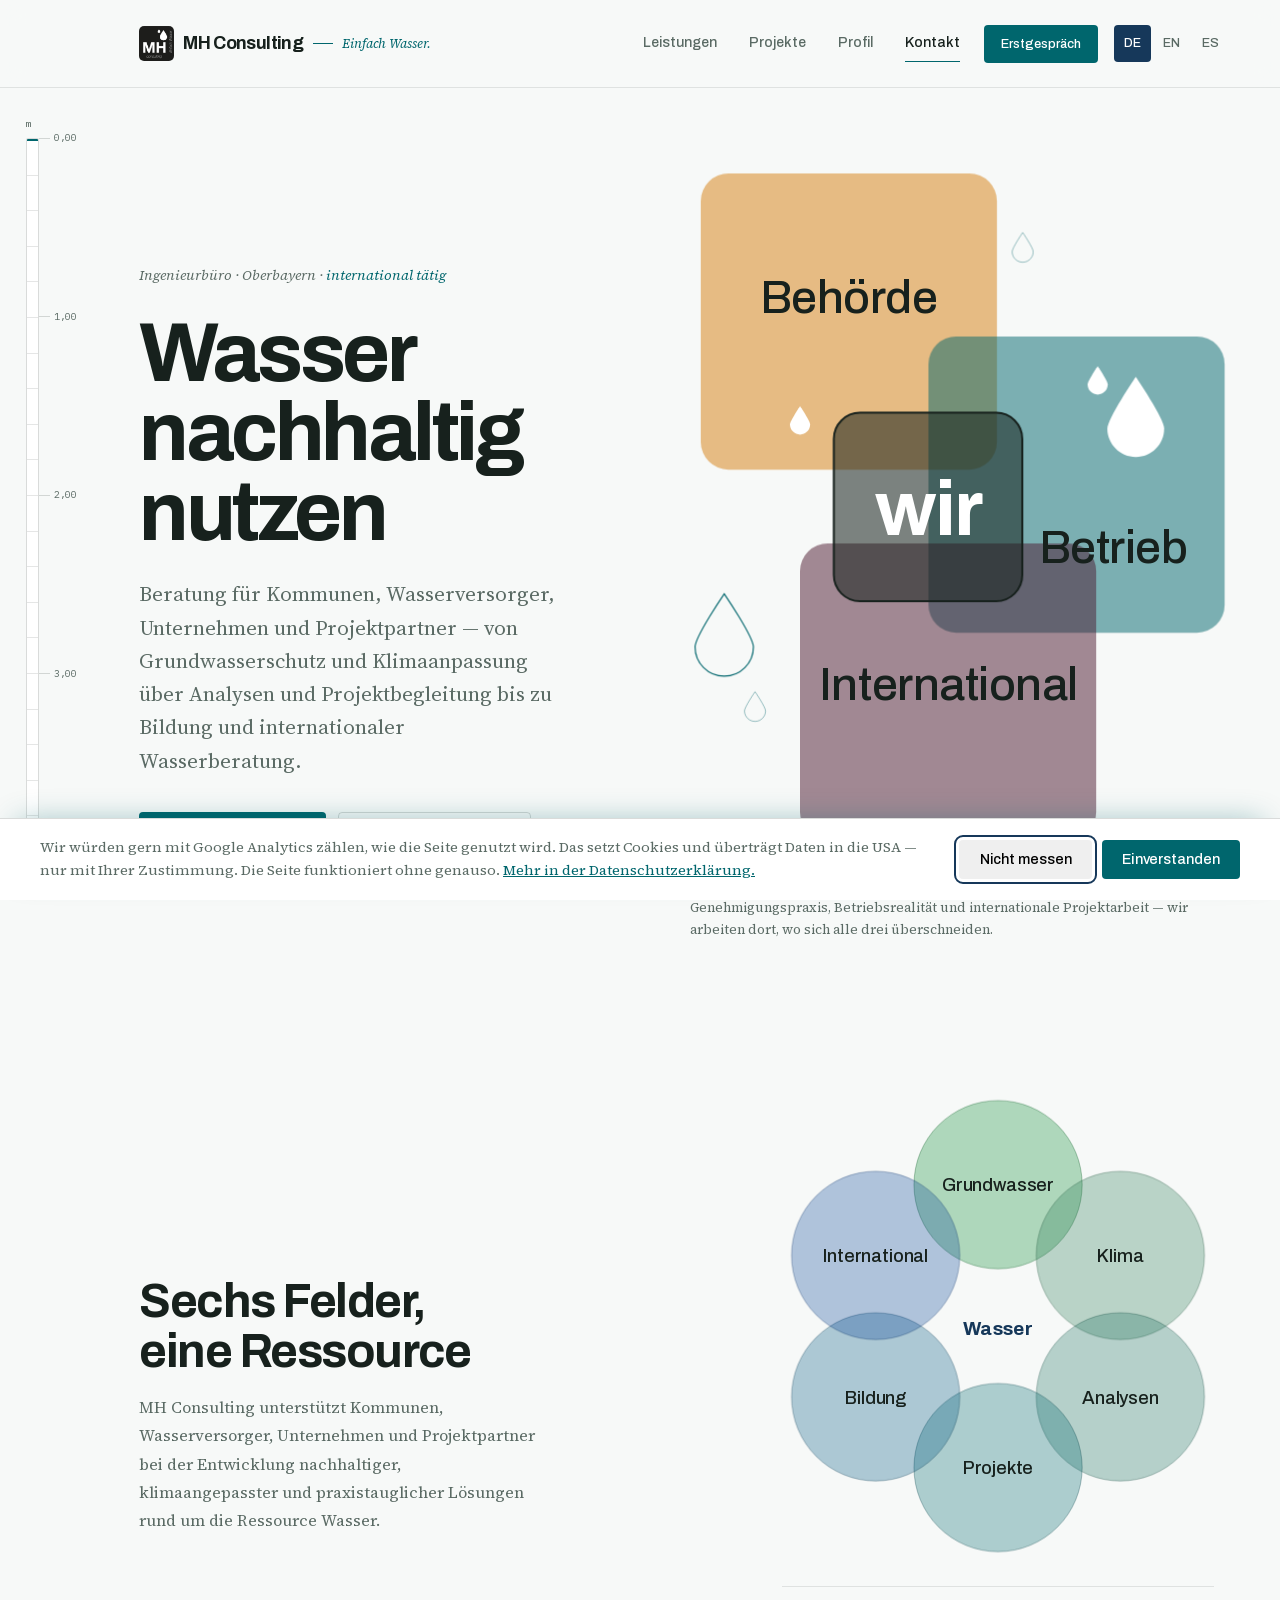
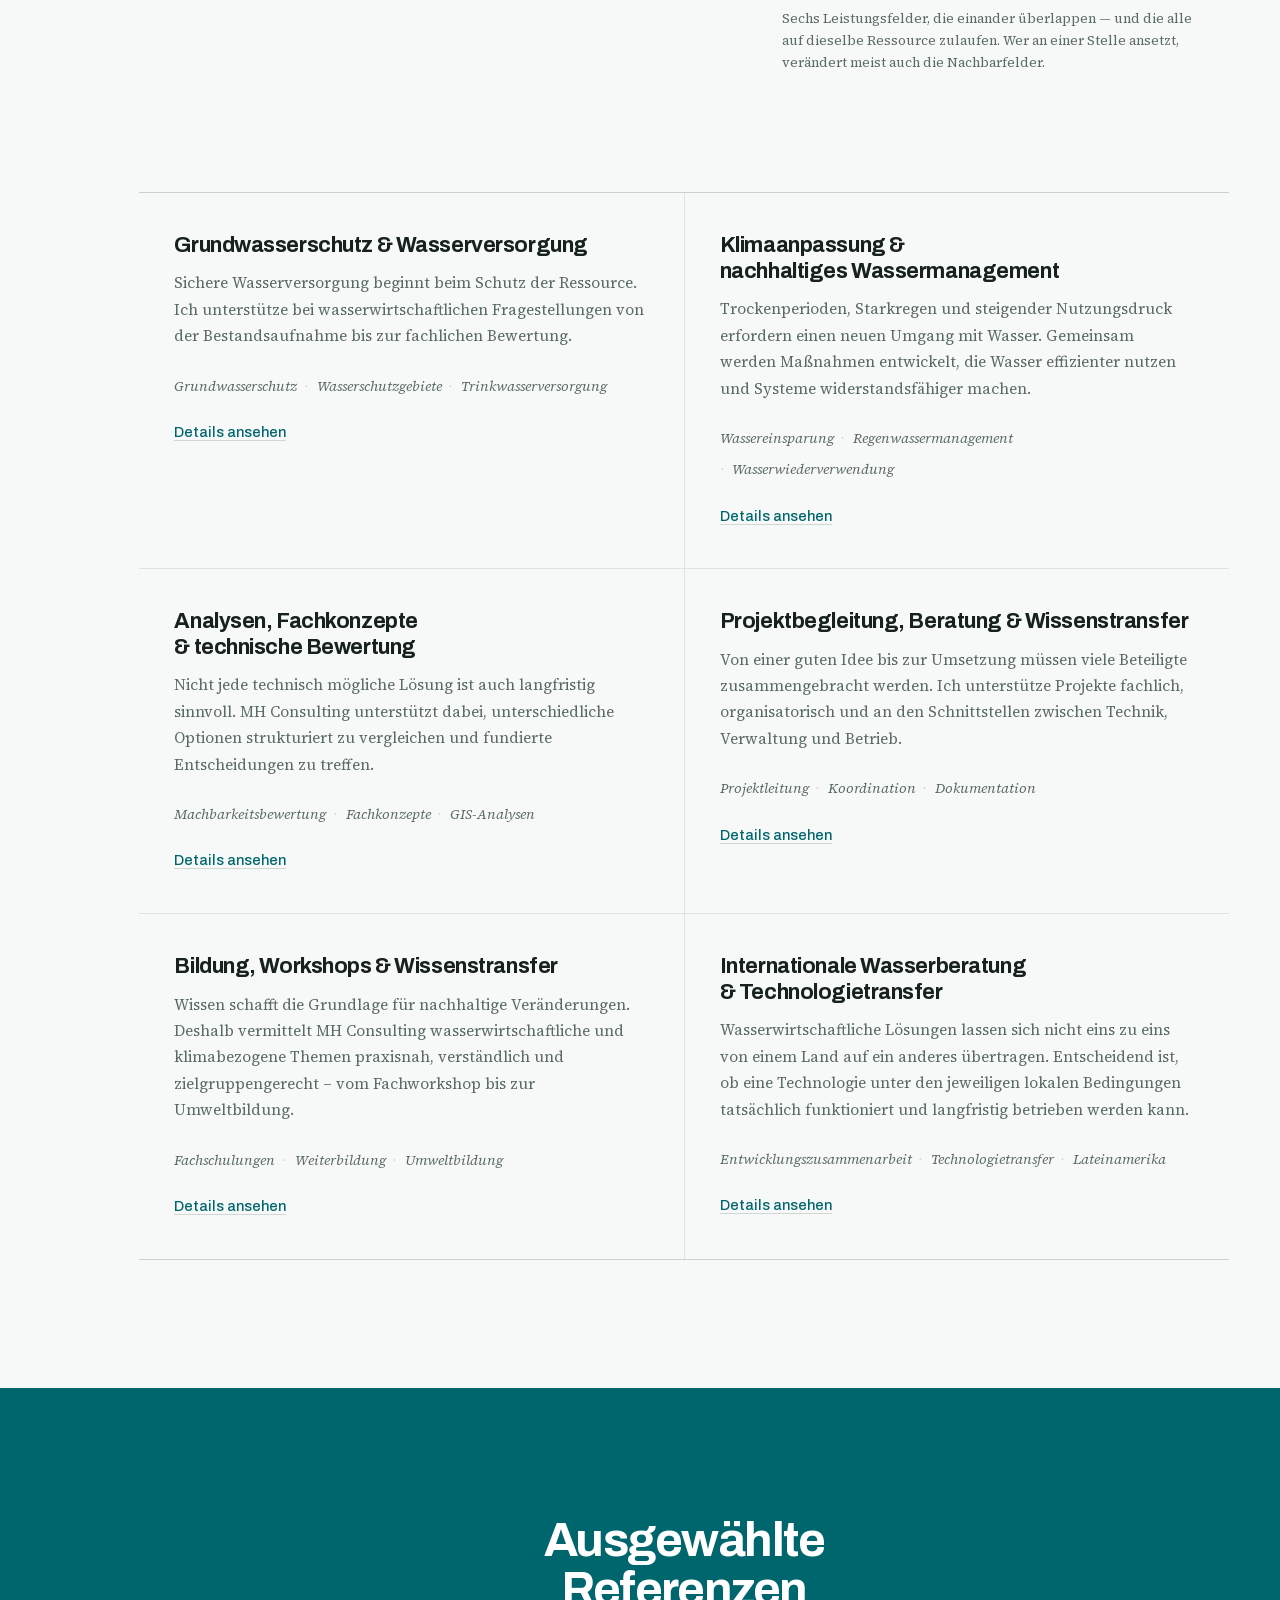
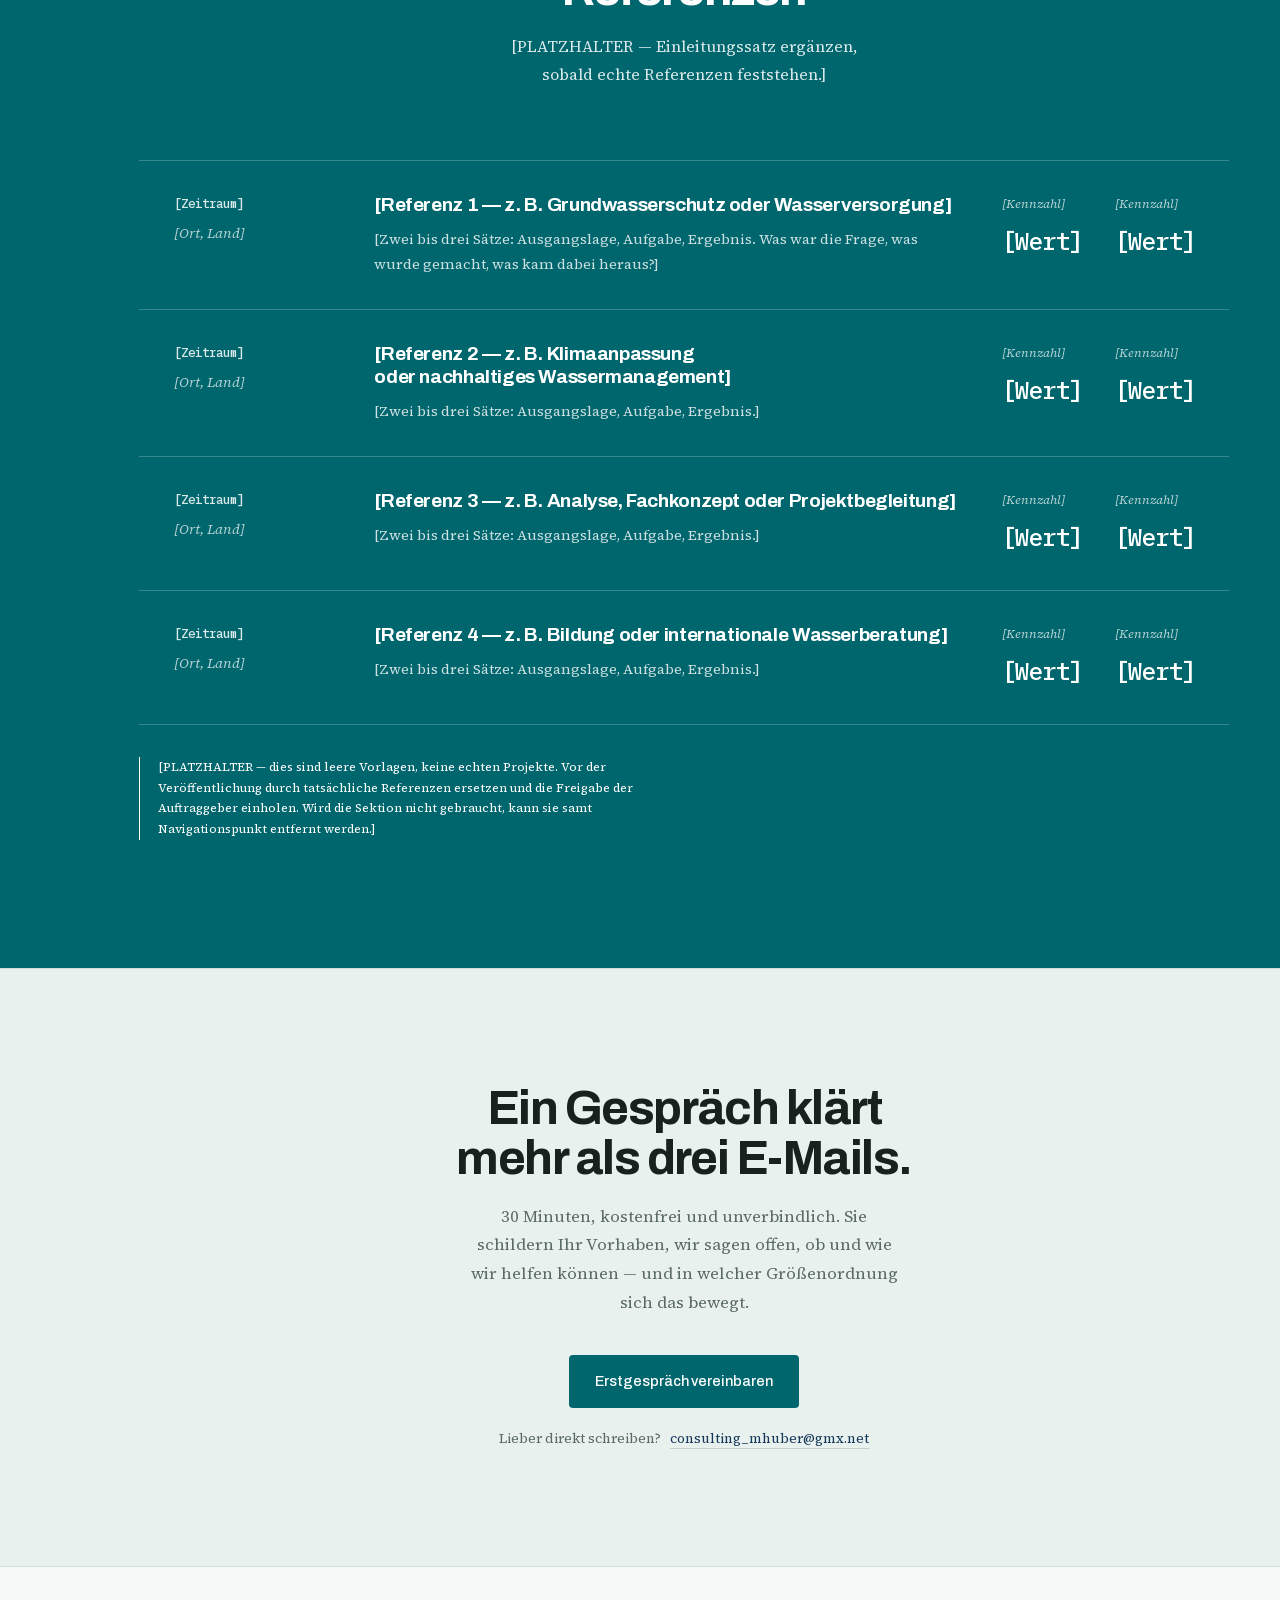
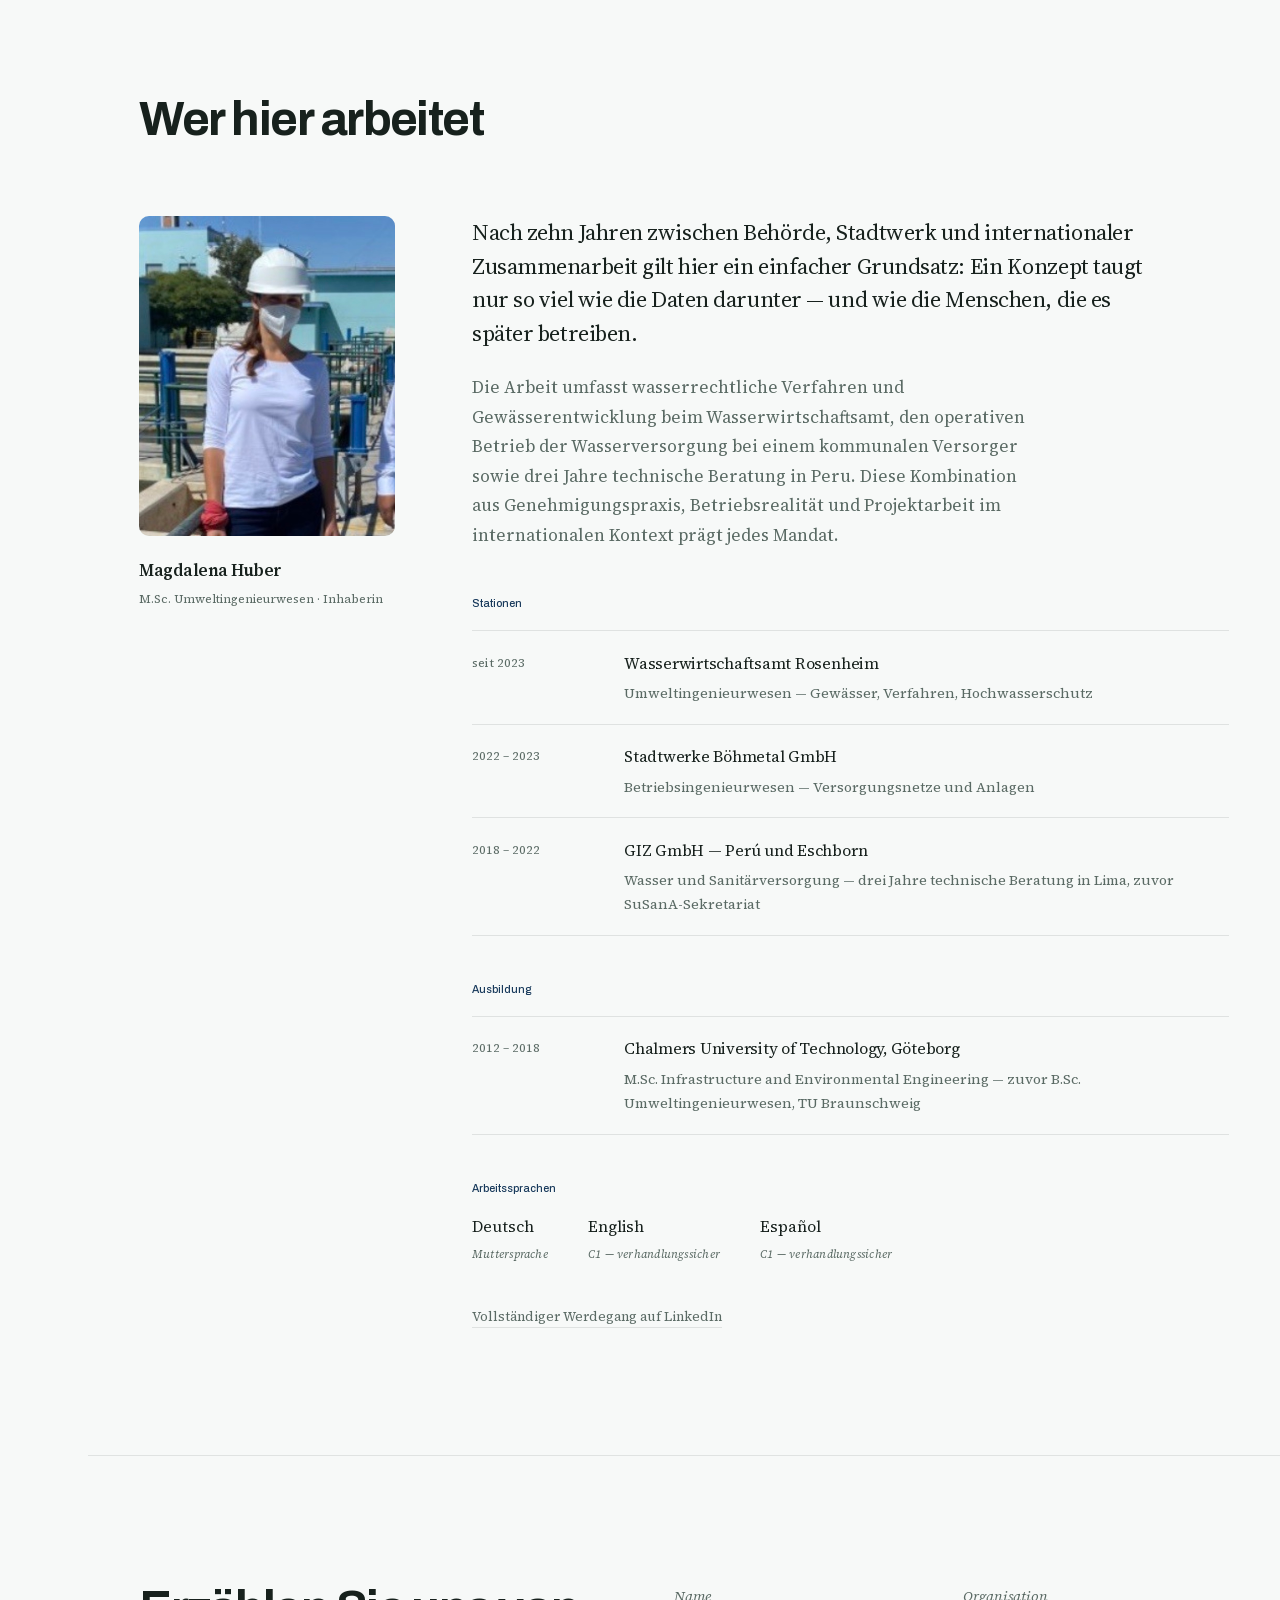
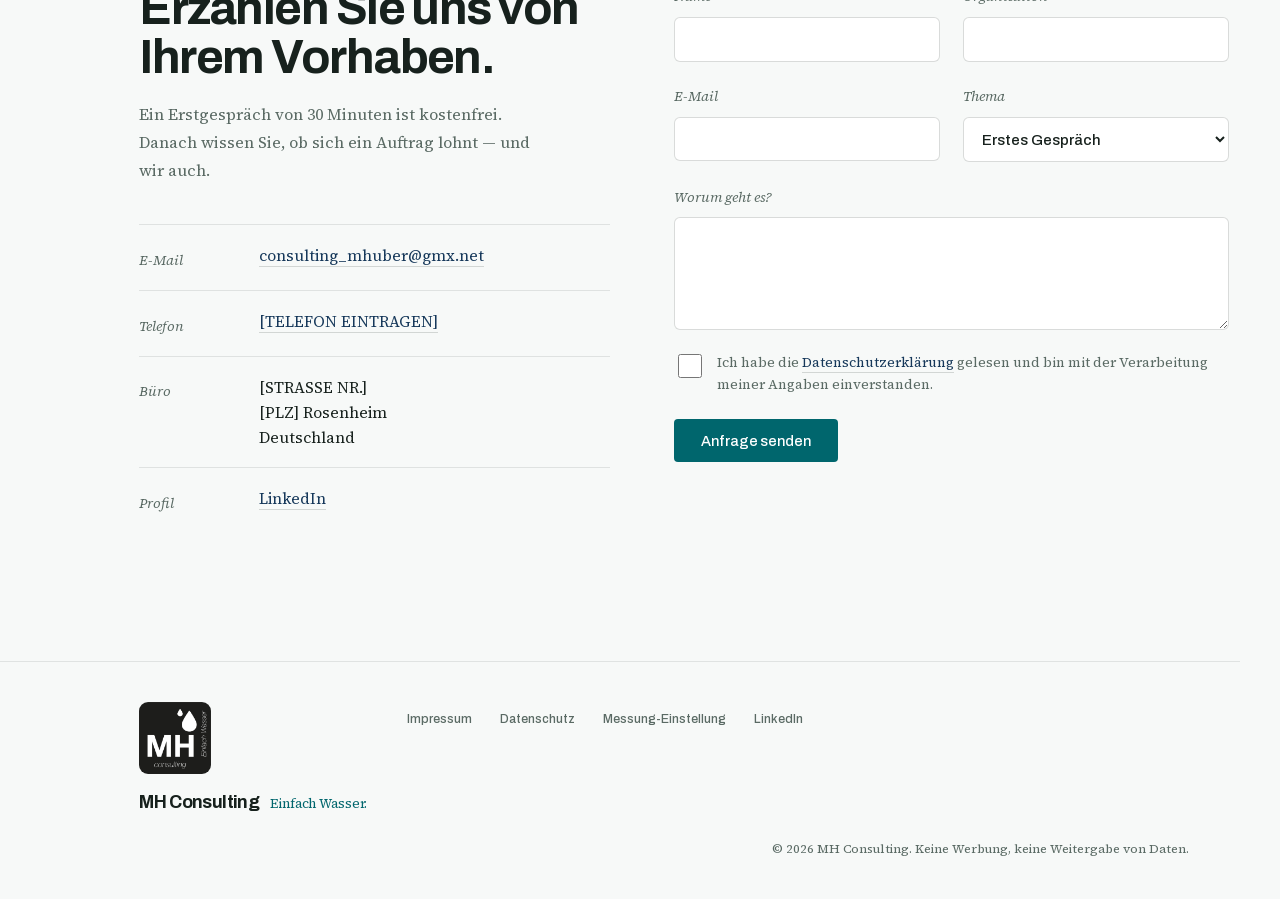
==== index.html @ 3ff8f7c2 "Google-Mess-ID eingetragen (einwilligungsgesteuert) G-0WRHW0K8TY steht ausschliesslich in assets/js/" ====
<!doctype html>
<html lang="de">
<head>
<meta charset="utf-8">
<meta name="viewport" content="width=device-width, initial-scale=1">
<title data-i18n="meta.title">MH Consulting — Ingenieurbüro für Wasser & Umwelt</title>
<meta name="description" data-i18n-attr="content:meta.desc" content="MH Consulting berät Kommunen, Wasserversorger und Unternehmen rund um die Ressource Wasser: Grundwasserschutz, Klimaanpassung, Analysen, Projekte, Bildung.">
<meta name="robots" content="noindex,nofollow"><!-- ENTFERNEN VOR DEM ECHTEN START -->
<meta name="theme-color" content="#00666D">

<!-- Kanonische Adresse ist die .de-Fassung; mh-consulting-wasser.com
     leitet per 301 dorthin. Bei einem Wechsel siehe README, „Domain". -->
<link rel="canonical" href="https://mh-consulting-wasser.de/">
<link rel="alternate" hreflang="de" href="https://mh-consulting-wasser.de/">
<link rel="alternate" hreflang="en" href="https://mh-consulting-wasser.de/en/">
<link rel="alternate" hreflang="es" href="https://mh-consulting-wasser.de/es/">
<link rel="alternate" hreflang="x-default" href="https://mh-consulting-wasser.de/">

<meta property="og:type" content="website">
<meta property="og:site_name" content="MH Consulting">
<meta property="og:locale" content="de_DE">
<meta property="og:locale:alternate" content="en_GB">
<meta property="og:locale:alternate" content="es_ES">
<meta property="og:url" content="https://mh-consulting-wasser.de/">
<meta property="og:title" data-i18n-attr="content:meta.title" content="MH Consulting — Ingenieurbüro für Wasser & Umwelt">
<meta property="og:description" data-i18n-attr="content:meta.desc" content="MH Consulting berät Kommunen, Wasserversorger und Unternehmen rund um die Ressource Wasser.">
<meta property="og:image" content="https://mh-consulting-wasser.de/assets/img/og.jpg">
<meta property="og:image:width" content="1200">
<meta property="og:image:height" content="630">
<meta property="og:image:alt" content="MH Consulting — Wasser nachhaltig nutzen">
<meta name="twitter:card" content="summary_large_image">

<!-- PLATZHALTER: Bestätigungs-Token der Google Search Console eintragen
     und dann diese Zeile aktivieren.
<meta name="google-site-verification" content="TOKEN-HIER-EINSETZEN"> -->
<link rel="preload" href="assets/fonts/archivo-700-normal-latin.woff2" as="font" type="font/woff2" crossorigin>
<link rel="preload" href="assets/fonts/source-serif-4-400-normal-latin.woff2" as="font" type="font/woff2" crossorigin>
<link rel="stylesheet" href="assets/fonts/fonts.css">
<link rel="stylesheet" href="assets/css/style.css">
<link rel="icon" href="assets/img/favicon-32.png" sizes="32x32">
<link rel="icon" href="assets/img/favicon-16.png" sizes="16x16">
<link rel="apple-touch-icon" href="assets/img/apple-touch-icon.png">
<link rel="manifest" href="site.webmanifest">

<script type="application/ld+json">
{
  "@context": "https://schema.org",
  "@type": "ProfessionalService",
  "@id": "https://mh-consulting-wasser.de/#organisation",
  "name": "MH Consulting",
  "description": "Beratung rund um die Ressource Wasser: Grundwasserschutz und Wasserversorgung, Klimaanpassung, Analysen und Fachkonzepte, Projektbegleitung, Bildung sowie internationale Wasserberatung.",
  "url": "https://mh-consulting-wasser.de/",
  "email": "consulting_mhuber@gmx.net",
  "image": "https://mh-consulting-wasser.de/assets/img/og.jpg",
  "logo": "https://mh-consulting-wasser.de/assets/img/logo.png",
  "founder": {
    "@type": "Person",
    "name": "Magdalena Huber",
    "jobTitle": "M.Sc. Umweltingenieurwesen",
    "sameAs": ["https://www.linkedin.com/in/magdalenahuber/"]
  },
  "knowsLanguage": ["de", "en", "es"],
  "areaServed": [
    {"@type": "Country", "name": "Deutschland"},
    {"@type": "Place", "name": "Lateinamerika"}
  ],
  "address": {
    "@type": "PostalAddress",
    "addressLocality": "Rosenheim",
    "addressCountry": "DE"
  },
  "hasOfferCatalog": {
    "@type": "OfferCatalog",
    "name": "Leistungen",
    "itemListElement": [
      {"@type": "Offer", "itemOffered": {"@type": "Service", "name": "Grundwasserschutz & Wasserversorgung"}},
      {"@type": "Offer", "itemOffered": {"@type": "Service", "name": "Klimaanpassung & nachhaltiges Wassermanagement"}},
      {"@type": "Offer", "itemOffered": {"@type": "Service", "name": "Analysen, Fachkonzepte & technische Bewertung"}},
      {"@type": "Offer", "itemOffered": {"@type": "Service", "name": "Projektbegleitung, Beratung & Wissenstransfer"}},
      {"@type": "Offer", "itemOffered": {"@type": "Service", "name": "Bildung, Workshops & Wissenstransfer"}},
      {"@type": "Offer", "itemOffered": {"@type": "Service", "name": "Internationale Wasserberatung & Technologietransfer"}}
    ]
  }
}
</script>
</head>
<body>

<a class="skiplink" href="#main" data-i18n="nav.skip">Zum Inhalt springen</a>

<!-- Signature: Pegel (gauge staff) — scroll position as water level -->
<div class="gauge" aria-hidden="true">
  <span class="gauge__unit">m</span>
  <div class="gauge__staff"><span class="gauge__level"></span></div>
  <ol class="gauge__marks">
    <li data-mark="0,00"></li><li data-mark="1,00"></li><li data-mark="2,00"></li>
    <li data-mark="3,00"></li><li data-mark="4,00"></li>
  </ol>
</div>

<div id="top"></div>

<header class="masthead">
  <a class="wordmark" href="#top">
    <!-- Die Bildmarke trägt „consulting" und „Einfach Wasser" selbst, bei
         36 px sind beide aber nicht lesbar. Sie steht deshalb als Zeichen
         daneben, den Namen trägt weiterhin die Schrift. -->
    <img class="wordmark__mark" src="assets/img/logo.png" alt="" aria-hidden="true"
         width="1024" height="1024" decoding="async">
    <span class="wordmark__name">MH Consulting</span>
    <span class="wordmark__rule" aria-hidden="true"></span>
    <span class="wordmark__sub" data-i18n="brand.claim">Einfach Wasser.</span>
  </a>

  <nav class="nav" id="nav" aria-label="Hauptnavigation" data-i18n-attr="aria-label:nav.label">
    <a href="#leistungen" data-i18n="nav.services">Leistungen</a>
    <a href="#projekte" data-i18n="nav.projects">Projekte</a>
    <a href="#profil" data-i18n="nav.about">Profil</a>
    <a href="#kontakt" data-i18n="nav.contact">Kontakt</a>
  </nav>

  <div class="masthead__tools">
    <a class="cta-mini" href="#kontakt" data-opens-talk data-i18n="cta.mini">Erstgespräch</a>
    <div class="lang" role="group" aria-label="Sprache" data-i18n-attr="aria-label:nav.lang">
      <a href="./" hreflang="de" aria-current="true">DE</a>
      <a href="en/" hreflang="en">EN</a>
      <a href="es/" hreflang="es">ES</a>
    </div>
    <button class="burger" id="burger" aria-expanded="false" aria-controls="nav" aria-label="Menü" data-i18n-attr="aria-label:nav.menu">
      <span></span><span></span>
    </button>
  </div>
</header>

<main id="main">

  <!-- ── HERO ───────────────────────────────────────────── -->
  <section class="hero">
    <div class="hero__text">
      <p class="eyebrow" data-i18n-html="hero.eyebrow">Ingenieurbüro · Oberbayern · <span class="eyebrow__intl">international tätig</span></p>
      <h1 data-i18n-html="hero.h1">Wasser<br>nachhaltig<br>nutzen</h1>
      <p class="standfirst" data-i18n="hero.lede">Beratung für Kommunen, Wasserversorger, Unternehmen und Projektpartner — von Grundwasserschutz und Klimaanpassung über Analysen und Projektbegleitung bis zu Bildung und internationaler Wasserberatung.</p>
      <div class="actions">
        <a class="btn btn--solid" href="#kontakt" data-opens-write data-i18n="hero.cta1">Projekt besprechen</a>
        <a class="btn btn--ghost" href="#leistungen" data-i18n="hero.cta2">Leistungen ansehen</a>
      </div>
    </div>

    <figure class="venn venn--work">
      <!-- Die von der Auftraggeberin gestaltete Fassung, aus der PNG-Vorlage
           als Inline-SVG nachgebaut (Geometrie 1:1 vermessen: drei gleich
           große Felder von 385 Einheiten, Radius 36).

           Gegenüber der Bilddatei gewinnt diese Fassung dreierlei: Die
           Beschriftungen werden mitübersetzt (`venn1.a`–`venn1.c`), sie
           erben die Hausschrift statt sie einzubacken, und die Felder
           lassen sich einzeln animieren — die Einblend-Regeln für
           `.venn__c--1/2/3` liegen im Stylesheet bereits vor.

           Die Schrift steht bewusst in --ink und nicht in Weiß: Bei 50 %
           Deckkraft der Flächen erreicht Weiß nur 1,8:1 (Behörde) bzw.
           2,4:1 (Betrieb) und ist damit unlesbar. --ink liegt bei 9,3:1
           bzw. 6,8:1. -->
      <svg viewBox="190 55 700 890" role="img" aria-labelledby="v1t v1d">
        <title id="v1t" data-i18n="venn1.title">Behörde, Betrieb und internationale Projektarbeit</title>
        <desc id="v1d" data-i18n="venn1.desc">Venn-Diagramm mit drei Mengen — Behörde, Betrieb und internationale Zusammenarbeit. Die gemeinsame Schnittmenge ist als Arbeitsfeld hervorgehoben.</desc>

        <defs>
          <!-- Ein Tropfen, sechsmal verwendet. Kastenmaß 72 × 104. -->
          <symbol id="drop" viewBox="0 0 72 104">
            <path d="M36 4C36 4 70 54 70 66C70 84.8 54.8 100 36 100C17.2 100 2 84.8 2 66C2 54 36 4 36 4Z"/>
          </symbol>
        </defs>

        <g class="venn__sets">
          <rect class="venn__c venn__c--1" x="204" y="66"  width="385" height="385" rx="36"/>
          <rect class="venn__c venn__c--2" x="500" y="278" width="385" height="385" rx="36"/>
          <rect class="venn__c venn__c--3" x="333" y="547" width="385" height="385" rx="36"/>
        </g>

        <!-- Tropfen: die weißen liegen auf den Flächen, die offenen daneben. -->
        <g class="venn__drops" aria-hidden="true">
          <use class="venn__drop venn__drop--fill" href="#drop" x="319" y="367" width="28" height="40"/>
          <use class="venn__drop venn__drop--fill" href="#drop" x="706" y="315" width="28" height="40"/>
          <use class="venn__drop venn__drop--fill" href="#drop" x="730" y="326" width="79" height="113"/>
          <use class="venn__drop venn__drop--line" href="#drop" x="608" y="141" width="29" height="42"/>
          <use class="venn__drop venn__drop--line" href="#drop" x="194" y="608" width="81" height="116"/>
          <use class="venn__drop venn__drop--line" href="#drop" x="260" y="738" width="29" height="42"/>
        </g>

        <g class="venn__labels">
          <text x="396" y="248" data-i18n="venn1.a">Behörde</text>
          <text x="740" y="572" data-i18n="venn1.b">Betrieb</text>
          <text x="526" y="750" data-i18n="venn1.c">International</text>
        </g>

        <g class="venn__core">
          <rect class="venn__chip" x="377" y="377" width="245" height="245" rx="34"/>
          <text x="500" y="536" data-i18n="venn1.core">wir</text>
        </g>
      </svg>
      <figcaption data-i18n="venn1.cap">Genehmigungspraxis, Betriebsrealität und internationale Projektarbeit — wir arbeiten dort, wo sich alle drei überschneiden.</figcaption>
    </figure>

  </section>

  <!-- ── LEISTUNGEN ─────────────────────────────────────── -->
  <section id="leistungen" class="band">
    <div class="band__split">
      <div class="band__head">
        <h2 data-i18n="svc.h2">Sechs Felder, eine Ressource</h2>
        <p class="band__lede" data-i18n="svc.lede">MH Consulting unterstützt Kommunen, Wasserversorger, Unternehmen und Projektpartner bei der Entwicklung nachhaltiger, klimaangepasster und praxistauglicher Lösungen rund um die Ressource Wasser.</p>
      </div>

      <figure class="venn venn--sm venn--ring" tabindex="-1">
      <svg viewBox="54 34 452 492" role="img" aria-labelledby="v2t v2d">
        <title id="v2t" data-i18n="venn2.title">Sechs Leistungsfelder rund um die Ressource Wasser</title>
        <desc id="v2d" data-i18n="venn2.desc">Sechs überlappende Kreise im Ring — Grundwasserschutz, Klimaanpassung, Analysen, Projektbegleitung, Bildung und internationale Beratung. In der Mitte steht die gemeinsame Ressource Wasser.</desc>
        <g class="venn__sets">
          <circle class="venn__c venn__c--r1" data-service="1" cx="280" cy="132" r="88"/>
          <circle class="venn__c venn__c--r2" data-service="2" cx="408" cy="206" r="88"/>
          <circle class="venn__c venn__c--r3" data-service="3" cx="408" cy="354" r="88"/>
          <circle class="venn__c venn__c--r4" data-service="4" cx="280" cy="428" r="88"/>
          <circle class="venn__c venn__c--r5" data-service="5" cx="152" cy="354" r="88"/>
          <circle class="venn__c venn__c--r6" data-service="6" cx="152" cy="206" r="88"/>
        </g>
        <g class="venn__labels">
          <text x="280" y="139" data-service="1" data-i18n="venn2.a">Grundwasser</text>
          <text x="408" y="213" data-service="2" data-i18n="venn2.b">Klima</text>
          <text x="408" y="361" data-service="3" data-i18n="venn2.c">Analysen</text>
          <text x="280" y="435" data-service="4" data-i18n="venn2.d">Projekte</text>
          <text x="152" y="361" data-service="5" data-i18n="venn2.e">Bildung</text>
          <text x="152" y="213" data-service="6" data-i18n="venn2.f">International</text>
        </g>
        <g class="venn__core">
          <text x="280" y="289" data-i18n="venn2.core1">Wasser</text>
        </g>
      </svg>
        <figcaption data-i18n="venn2.cap">Sechs Leistungsfelder, die einander überlappen — und die alle auf dieselbe Ressource zulaufen. Wer an einer Stelle ansetzt, verändert meist auch die Nachbarfelder.</figcaption>
      </figure>
    </div>

    <ul class="cards">
      <li class="card">
        <span class="card__tick" aria-hidden="true"></span>
        <h3 data-i18n="svc.1t">Grundwasserschutz &amp; Wasserversorgung</h3>
        <p data-i18n="svc.1d">Sichere Wasserversorgung beginnt beim Schutz der Ressource. Ich unterstütze bei wasserwirtschaftlichen Fragestellungen von der Bestandsaufnahme bis zur fachlichen Bewertung.</p>
        <ul class="tags">
          <li data-i18n="svc.1a">Grundwasserschutz</li><li data-i18n="svc.1b">Wasserschutzgebiete</li><li data-i18n="svc.1c">Trinkwasserversorgung</li>
        </ul>
        <button class="card__more" type="button" data-service="1" data-topic="grundwasser">
          <span data-i18n="svc.more">Details ansehen</span>
        </button>
      </li>
      <li class="card">
        <span class="card__tick" aria-hidden="true"></span>
        <h3 data-i18n="svc.2t">Klimaanpassung &amp; nachhaltiges Wassermanagement</h3>
        <p data-i18n="svc.2d">Trockenperioden, Starkregen und steigender Nutzungsdruck erfordern einen neuen Umgang mit Wasser. Gemeinsam werden Maßnahmen entwickelt, die Wasser effizienter nutzen und Systeme widerstandsfähiger machen.</p>
        <ul class="tags">
          <li data-i18n="svc.2a">Wassereinsparung</li><li data-i18n="svc.2b">Regenwassermanagement</li><li data-i18n="svc.2c">Wasserwiederverwendung</li>
        </ul>
        <button class="card__more" type="button" data-service="2" data-topic="klima">
          <span data-i18n="svc.more">Details ansehen</span>
        </button>
      </li>
      <li class="card">
        <span class="card__tick" aria-hidden="true"></span>
        <h3 data-i18n="svc.3t">Analysen, Fachkonzepte &amp; technische Bewertung</h3>
        <p data-i18n="svc.3d">Nicht jede technisch mögliche Lösung ist auch langfristig sinnvoll. MH Consulting unterstützt dabei, unterschiedliche Optionen strukturiert zu vergleichen und fundierte Entscheidungen zu treffen.</p>
        <ul class="tags">
          <li data-i18n="svc.3a">Machbarkeitsbewertung</li><li data-i18n="svc.3b">Fachkonzepte</li><li data-i18n="svc.3c">GIS-Analysen</li>
        </ul>
        <button class="card__more" type="button" data-service="3" data-topic="analysen">
          <span data-i18n="svc.more">Details ansehen</span>
        </button>
      </li>
      <li class="card">
        <span class="card__tick" aria-hidden="true"></span>
        <h3 data-i18n="svc.4t">Projektbegleitung, Beratung &amp; Wissenstransfer</h3>
        <p data-i18n="svc.4d">Von einer guten Idee bis zur Umsetzung müssen viele Beteiligte zusammengebracht werden. Ich unterstütze Projekte fachlich, organisatorisch und an den Schnittstellen zwischen Technik, Verwaltung und Betrieb.</p>
        <ul class="tags">
          <li data-i18n="svc.4a">Projektleitung</li><li data-i18n="svc.4b">Koordination</li><li data-i18n="svc.4c">Dokumentation</li>
        </ul>
        <button class="card__more" type="button" data-service="4" data-topic="projekt">
          <span data-i18n="svc.more">Details ansehen</span>
        </button>
      </li>
      <li class="card">
        <span class="card__tick" aria-hidden="true"></span>
        <h3 data-i18n="svc.5t">Bildung, Workshops &amp; Wissenstransfer</h3>
        <p data-i18n="svc.5d">Wissen schafft die Grundlage für nachhaltige Veränderungen. Deshalb vermittelt MH Consulting wasserwirtschaftliche und klimabezogene Themen praxisnah, verständlich und zielgruppengerecht – vom Fachworkshop bis zur Umweltbildung.</p>
        <ul class="tags">
          <li data-i18n="svc.5a">Fachschulungen</li><li data-i18n="svc.5b">Weiterbildung</li><li data-i18n="svc.5c">Umweltbildung</li>
        </ul>
        <button class="card__more" type="button" data-service="5" data-topic="bildung">
          <span data-i18n="svc.more">Details ansehen</span>
        </button>
      </li>
      <li class="card">
        <span class="card__tick" aria-hidden="true"></span>
        <h3 data-i18n="svc.6t">Internationale Wasserberatung &amp; Technologietransfer</h3>
        <p data-i18n="svc.6d">Wasserwirtschaftliche Lösungen lassen sich nicht eins zu eins von einem Land auf ein anderes übertragen. Entscheidend ist, ob eine Technologie unter den jeweiligen lokalen Bedingungen tatsächlich funktioniert und langfristig betrieben werden kann.</p>
        <ul class="tags">
          <li data-i18n="svc.6a">Entwicklungszusammenarbeit</li><li data-i18n="svc.6b">Technologietransfer</li><li data-i18n="svc.6c">Lateinamerika</li>
        </ul>
        <button class="card__more" type="button" data-service="6" data-topic="international">
          <span data-i18n="svc.more">Details ansehen</span>
        </button>
      </li>
    </ul>
  </section>

  <!-- ── PROJEKTE ───────────────────────────────────────── -->
  <section id="projekte" class="band band--dark">
    <div class="band__head band__head--center">
      <h2 data-i18n="prj.h2">Ausgewählte Referenzen</h2>
      <p class="band__lede" data-i18n="prj.lede">[PLATZHALTER — Einleitungssatz ergänzen, sobald echte Referenzen feststehen.]</p>
    </div>

    <ol class="cases">
      <li class="case">
        <div class="case__meta">
          <span class="case__year" data-i18n="prj.year">[Zeitraum]</span>
          <span class="case__place" data-i18n="prj.1p">[Ort, Land]</span>
        </div>
        <div class="case__body">
          <h3 data-i18n="prj.1t">[Referenz 1 — z. B. Grundwasserschutz oder Wasserversorgung]</h3>
          <p data-i18n="prj.1d">[Zwei bis drei Sätze: Ausgangslage, Aufgabe, Ergebnis. Was war die Frage, was wurde gemacht, was kam dabei heraus?]</p>
        </div>
        <dl class="case__figs">
          <div><dt data-i18n="prj.1k1">[Kennzahl]</dt><dd data-i18n="prj.val">[Wert]</dd></div>
          <div><dt data-i18n="prj.1k2">[Kennzahl]</dt><dd data-i18n="prj.val">[Wert]</dd></div>
        </dl>
      </li>

      <li class="case">
        <div class="case__meta">
          <span class="case__year" data-i18n="prj.year">[Zeitraum]</span>
          <span class="case__place" data-i18n="prj.2p">[Ort, Land]</span>
        </div>
        <div class="case__body">
          <h3 data-i18n="prj.2t">[Referenz 2 — z. B. Klimaanpassung oder nachhaltiges Wassermanagement]</h3>
          <p data-i18n="prj.2d">[Zwei bis drei Sätze: Ausgangslage, Aufgabe, Ergebnis.]</p>
        </div>
        <dl class="case__figs">
          <div><dt data-i18n="prj.2k1">[Kennzahl]</dt><dd data-i18n="prj.val">[Wert]</dd></div>
          <div><dt data-i18n="prj.2k2">[Kennzahl]</dt><dd data-i18n="prj.val">[Wert]</dd></div>
        </dl>
      </li>

      <li class="case">
        <div class="case__meta">
          <span class="case__year" data-i18n="prj.year">[Zeitraum]</span>
          <span class="case__place" data-i18n="prj.3p">[Ort, Land]</span>
        </div>
        <div class="case__body">
          <h3 data-i18n="prj.3t">[Referenz 3 — z. B. Analyse, Fachkonzept oder Projektbegleitung]</h3>
          <p data-i18n="prj.3d">[Zwei bis drei Sätze: Ausgangslage, Aufgabe, Ergebnis.]</p>
        </div>
        <dl class="case__figs">
          <div><dt data-i18n="prj.3k1">[Kennzahl]</dt><dd data-i18n="prj.val">[Wert]</dd></div>
          <div><dt data-i18n="prj.3k2">[Kennzahl]</dt><dd data-i18n="prj.val">[Wert]</dd></div>
        </dl>
      </li>

      <li class="case">
        <div class="case__meta">
          <span class="case__year" data-i18n="prj.year">[Zeitraum]</span>
          <span class="case__place" data-i18n="prj.4p">[Ort, Land]</span>
        </div>
        <div class="case__body">
          <h3 data-i18n="prj.4t">[Referenz 4 — z. B. Bildung oder internationale Wasserberatung]</h3>
          <p data-i18n="prj.4d">[Zwei bis drei Sätze: Ausgangslage, Aufgabe, Ergebnis.]</p>
        </div>
        <dl class="case__figs">
          <div><dt data-i18n="prj.4k1">[Kennzahl]</dt><dd data-i18n="prj.val">[Wert]</dd></div>
          <div><dt data-i18n="prj.4k2">[Kennzahl]</dt><dd data-i18n="prj.val">[Wert]</dd></div>
        </dl>
      </li>
    </ol>

    <p class="disclaimer" data-i18n="prj.note">[PLATZHALTER — dies sind leere Vorlagen, keine echten Projekte. Vor der Veröffentlichung durch tatsächliche Referenzen ersetzen und die Freigabe der Auftraggeber einholen. Wird die Sektion nicht gebraucht, kann sie samt Navigationspunkt entfernt werden.]</p>
  </section>

  <!-- ── CALL TO ACTION ─────────────────────────────────── -->
  <section class="cta" aria-labelledby="cta-h">
    <div class="cta__inner">
      <h2 id="cta-h" data-i18n="cta.h2">Ein Gespräch klärt mehr als drei E-Mails.</h2>
      <p class="cta__lede" data-i18n="cta.lede">30 Minuten, kostenfrei und unverbindlich. Sie schildern Ihr Vorhaben, wir sagen offen, ob und wie wir helfen können — und in welcher Größenordnung sich das bewegt.</p>
      <div class="cta__actions">
        <a class="btn btn--solid" href="#kontakt" data-opens-talk data-i18n="cta.btn">Erstgespräch vereinbaren</a>
        <p class="cta__alt">
          <span data-i18n="cta.alt">Lieber direkt schreiben?</span>
          <a href="mailto:consulting_mhuber@gmx.net" data-i18n="ph.mail">consulting_mhuber@gmx.net</a>
        </p>
      </div>
    </div>
  </section>

  <!-- ── PROFIL / TEAM ──────────────────────────────────── -->
  <section id="profil" class="band">
    <div class="band__head">
      <h2 data-i18n="abt.h2">Wer hier arbeitet</h2>
    </div>

    <div class="profile">
      <figure class="profile__portrait">
        <img class="portrait" src="assets/img/portrait.jpg" width="490" height="764"
             alt="Porträtfoto von Magdalena Huber mit Schutzhelm auf einer Wasseranlage"
             data-i18n-attr="alt:abt.photoAlt" loading="lazy" decoding="async">
        <figcaption>
          <b data-i18n="abt.name">Magdalena Huber</b>
          <span data-i18n="abt.role">M.Sc. Umweltingenieurwesen · Inhaberin</span>
        </figcaption>
      </figure>

      <div class="profile__text">
        <p class="lead" data-i18n="abt.p1">Nach zehn Jahren zwischen Behörde, Stadtwerk und internationaler Zusammenarbeit gilt hier ein einfacher Grundsatz: Ein Konzept taugt nur so viel wie die Daten darunter — und wie die Menschen, die es später betreiben.</p>
        <p data-i18n="abt.p2">Die Arbeit umfasst wasserrechtliche Verfahren und Gewässerentwicklung beim Wasserwirtschaftsamt, den operativen Betrieb der Wasserversorgung bei einem kommunalen Versorger sowie drei Jahre technische Beratung in Peru. Diese Kombination aus Genehmigungspraxis, Betriebsrealität und Projektarbeit im internationalen Kontext prägt jedes Mandat.</p>

        <h3 class="subhead" data-i18n="abt.exp">Stationen</h3>
        <ol class="track">
          <li><span class="track__yr" data-i18n="abt.t1y">seit 2023</span><b data-i18n="abt.t1t">Wasserwirtschaftsamt Rosenheim</b><em data-i18n="abt.t1d">Umweltingenieurwesen — Gewässer, Verfahren, Hochwasserschutz</em></li>
          <li><span class="track__yr">2022 – 2023</span><b data-i18n="abt.t2t">Stadtwerke Böhmetal GmbH</b><em data-i18n="abt.t2d">Betriebsingenieurwesen — Versorgungsnetze und Anlagen</em></li>
          <li><span class="track__yr">2018 – 2022</span><b data-i18n="abt.t3t">GIZ GmbH — Perú und Eschborn</b><em data-i18n="abt.t3d">Wasser und Sanitärversorgung — drei Jahre technische Beratung in Lima, zuvor SuSanA-Sekretariat</em></li>
        </ol>

        <h3 class="subhead" data-i18n="abt.edu">Ausbildung</h3>
        <ol class="track">
          <li><span class="track__yr">2012 – 2018</span><b data-i18n="abt.e1t">Chalmers University of Technology, Göteborg</b><em data-i18n="abt.e1d">M.Sc. Infrastructure and Environmental Engineering — zuvor B.Sc. Umweltingenieurwesen, TU Braunschweig</em></li>
        </ol>

        <h3 class="subhead" data-i18n="abt.lang">Arbeitssprachen</h3>
        <ul class="langs">
          <li><b>Deutsch</b><span data-i18n="abt.l1">Muttersprache</span></li>
          <li><b>English</b><span data-i18n="abt.l2">C1 — verhandlungssicher</span></li>
          <li><b>Español</b><span data-i18n="abt.l3">C1 — verhandlungssicher</span></li>
        </ul>

        <p class="profile__more"><a href="https://www.linkedin.com/in/magdalenahuber/" rel="me noopener" target="_blank" data-i18n="abt.cv">Vollständiger Werdegang auf LinkedIn</a></p>
      </div>
    </div>
  </section>

  <!-- ── KONTAKT ────────────────────────────────────────── -->
  <section id="kontakt" class="band band--contact">
    <div class="contact">
      <div class="contact__pitch">
        <h2 data-i18n="ctc.h2">Erzählen Sie uns von Ihrem Vorhaben.</h2>
        <p class="band__lede" data-i18n="ctc.lede">Ein Erstgespräch von 30 Minuten ist kostenfrei. Danach wissen Sie, ob sich ein Auftrag lohnt — und wir auch.</p>

        <dl class="contact__list">
          <div><dt data-i18n="ctc.mail">E-Mail</dt><dd><a href="mailto:consulting_mhuber@gmx.net" data-i18n="ph.mail">consulting_mhuber@gmx.net</a></dd></div>
          <div><dt data-i18n="ctc.phone">Telefon</dt><dd><a href="tel:+49000000000" data-i18n="ph.phone">[TELEFON EINTRAGEN]</a></dd></div>
          <div><dt data-i18n="ctc.addr">Büro</dt><dd data-i18n-html="ph.addr">[STRASSE NR.]<br>[PLZ] Rosenheim<br>Deutschland</dd></div>
          <div><dt data-i18n="ctc.profile">Profil</dt><dd><a href="https://www.linkedin.com/in/magdalenahuber/" rel="me noopener" target="_blank">LinkedIn</a></dd></div>
        </dl>
      </div>

      <form class="form" id="form" novalidate>
        <div class="field">
          <label for="f-name" data-i18n="frm.name">Name</label>
          <input id="f-name" name="name" type="text" autocomplete="name" required>
        </div>
        <div class="field">
          <label for="f-org" data-i18n="frm.org">Organisation</label>
          <input id="f-org" name="org" type="text" autocomplete="organization">
        </div>
        <div class="field">
          <label for="f-mail" data-i18n="frm.mail">E-Mail</label>
          <input id="f-mail" name="email" type="email" autocomplete="email" required>
        </div>
        <div class="field">
          <label for="f-topic" data-i18n="frm.topic">Thema</label>
          <select id="f-topic" name="topic">
            <option value="erstgespraech" data-i18n="frm.o0" selected>Erstes Gespräch</option>
            <option value="grundwasser" data-i18n="frm.o1">Grundwasserschutz &amp; Wasserversorgung</option>
            <option value="klima" data-i18n="frm.o2">Klimaanpassung &amp; nachhaltiges Wassermanagement</option>
            <option value="analysen" data-i18n="frm.o3">Analysen, Fachkonzepte &amp; technische Bewertung</option>
            <option value="projekt" data-i18n="frm.o4">Projektbegleitung, Beratung &amp; Wissenstransfer</option>
            <option value="bildung" data-i18n="frm.o5">Bildung, Workshops &amp; Wissenstransfer</option>
            <option value="international" data-i18n="frm.o6">Internationale Wasserberatung &amp; Technologietransfer</option>
            <option value="sonstiges" data-i18n="frm.o7">Sonstiges</option>
          </select>
        </div>
        <div class="field field--wide">
          <label for="f-msg" data-i18n="frm.msg">Worum geht es?</label>
          <textarea id="f-msg" name="message" rows="5" required></textarea>
        </div>
        <div class="field field--wide check">
          <input id="f-privacy" name="privacy" type="checkbox" required>
          <label for="f-privacy" data-i18n-html="frm.privacy">Ich habe die <a href="datenschutz.html">Datenschutzerklärung</a> gelesen und bin mit der Verarbeitung meiner Angaben einverstanden.</label>
        </div>
        <div class="field field--wide">
          <button class="btn btn--solid" type="submit" data-i18n="frm.send">Anfrage senden</button>
          <p class="form__note" role="status" id="form-note"></p>
        </div>
      </form>
    </div>
  </section>
</main>

<footer class="foot">
  <div class="foot__brand">
    <img class="foot__mark" src="assets/img/logo.png"
         alt="MH Consulting — Einfach Wasser"
         width="1024" height="1024" loading="lazy" decoding="async">
    <div>
      <span class="wordmark__name">MH Consulting</span>
      <span data-i18n="brand.claim">Einfach Wasser.</span>
    </div>
  </div>
  <nav class="foot__nav" aria-label="Rechtliches" data-i18n-attr="aria-label:foot.legal">
    <a href="impressum.html" data-i18n="foot.imprint">Impressum</a>
    <a href="datenschutz.html" data-i18n="foot.privacy">Datenschutz</a>
    <a href="#" data-consent-reset data-i18n="cns.reset">Messung-Einstellung</a>
    <a href="https://www.linkedin.com/in/magdalenahuber/" rel="me noopener" target="_blank">LinkedIn</a>
  </nav>
  <p class="foot__note" data-i18n="foot.note">© 2026 MH Consulting. Keine Tracker, keine Cookies, keine externen Dienste.</p>
</footer>

<dialog class="modal modal--write" id="write-modal" aria-labelledby="write-title">
  <article class="modal__box">
    <button class="modal__close" id="write-close" type="button"
            aria-label="Schließen" data-i18n-attr="aria-label:dlg.close">
      <svg viewBox="0 0 20 20" aria-hidden="true"><path d="M5 5l10 10M15 5L5 15"/></svg>
    </button>

    <h2 id="write-title" data-i18n="write.h2">Erzählen Sie kurz, worum es geht.</h2>
    <p class="modal__lede" data-i18n="write.lede">Beim Absenden öffnet sich Ihr E-Mail-Programm mit der fertigen Nachricht. Sie können dort noch alles ändern, bevor sie rausgeht.</p>

    <div class="talk__langs talk__langs--compact">
      <ul class="talk__flags">
        <li>Deutsch</li><li>English</li><li>Español</li>
      </ul>
      <p data-i18n="write.langNote">Schreiben Sie auf Deutsch, Englisch oder Spanisch — ganz wie Sie mögen.</p>
    </div>

    <form class="form" id="write-form" novalidate>
      <div class="field">
        <label for="w-name" data-i18n="frm.name">Name</label>
        <input id="w-name" name="name" type="text" autocomplete="name" required>
      </div>
      <div class="field">
        <label for="w-org" data-i18n="frm.org">Organisation</label>
        <input id="w-org" name="org" type="text" autocomplete="organization">
      </div>
      <div class="field">
        <label for="w-mail" data-i18n="frm.mail">E-Mail</label>
        <input id="w-mail" name="email" type="email" autocomplete="email" required>
      </div>
      <div class="field">
        <label for="w-topic" data-i18n="frm.topic">Thema</label>
        <select id="w-topic" name="topic">
          <option value="erstgespraech" data-i18n="frm.o0" selected>Erstes Gespräch</option>
          <option value="grundwasser" data-i18n="frm.o1">Grundwasserschutz &amp; Wasserversorgung</option>
          <option value="klima" data-i18n="frm.o2">Klimaanpassung &amp; nachhaltiges Wassermanagement</option>
          <option value="analysen" data-i18n="frm.o3">Analysen, Fachkonzepte &amp; technische Bewertung</option>
          <option value="projekt" data-i18n="frm.o4">Projektbegleitung, Beratung &amp; Wissenstransfer</option>
          <option value="bildung" data-i18n="frm.o5">Bildung, Workshops &amp; Wissenstransfer</option>
          <option value="international" data-i18n="frm.o6">Internationale Wasserberatung &amp; Technologietransfer</option>
          <option value="sonstiges" data-i18n="frm.o7">Sonstiges</option>
        </select>
      </div>
      <div class="field field--wide">
        <label for="w-msg" data-i18n="frm.msg">Worum geht es?</label>
        <textarea id="w-msg" name="message" rows="5" required></textarea>
      </div>
      <div class="field field--wide check">
        <input id="w-privacy" name="privacy" type="checkbox" required>
        <label for="w-privacy" data-i18n-html="frm.privacy">Ich habe die <a href="datenschutz.html">Datenschutzerklärung</a> gelesen und bin mit der Verarbeitung meiner Angaben einverstanden.</label>
      </div>
      <div class="field field--wide">
        <button class="btn btn--solid" type="submit" data-i18n="frm.send">Anfrage senden</button>
        <p class="form__note" role="status" id="write-note"></p>
      </div>
    </form>
  </article>
</dialog>

<dialog class="modal modal--talk" id="talk-modal" aria-labelledby="talk-title">
  <article class="modal__box">
    <button class="modal__close" id="talk-close" type="button"
            aria-label="Schließen" data-i18n-attr="aria-label:dlg.close">
      <svg viewBox="0 0 20 20" aria-hidden="true"><path d="M5 5l10 10M15 5L5 15"/></svg>
    </button>

    <h2 id="talk-title" data-i18n="talk.h2">Ein Gespräch, kein Verkaufstermin.</h2>
    <p class="modal__lede" data-i18n="talk.lede">30 Minuten am Telefon oder per Video. Sie schildern Ihr Vorhaben, wir hören zu und stellen Rückfragen. Danach wissen Sie mehr als vorher — ob wir zusammenarbeiten oder nicht.</p>

    <h3 class="subhead" data-i18n="talk.whatH">Was darin passiert</h3>
    <ul class="modal__list">
      <li data-i18n="talk.w1">Sie beschreiben das Vorhaben, so weit Sie es heute kennen.</li>
      <li data-i18n="talk.w2">Wir sagen, was fachlich darin steckt und wo die Fallstricke liegen.</li>
      <li data-i18n="talk.w3">Wenn es passt, skizzieren wir die nächsten Schritte und den Kostenrahmen.</li>
    </ul>

    <div class="talk__langs">
      <p class="talk__langs-label" data-i18n="talk.langLabel">Sprache</p>
      <ul class="talk__flags">
        <li>Deutsch</li><li>English</li><li>Español</li>
      </ul>
      <p data-i18n="talk.langNote">Schreiben oder sprechen Sie auf Deutsch, Englisch oder Spanisch — wie es Ihnen am leichtesten fällt.</p>
    </div>

    <div class="modal__foot">
      <!-- PLATZHALTER: echten Cal.com-Link eintragen, sobald das Konto steht.
           Bewusst ein ausgehender Link und keine Einbettung — eingebettet
           wäre Cal.com ein Drittanbieter im Seitenkontext und bräuchte eine
           Einwilligung. Verlinken braucht keine. -->
      <a class="btn btn--solid" id="talk-book"
         href="https://cal.com/xxxx/erstgespraech"
         rel="noopener" target="_blank" data-i18n="talk.book">Termin auswählen</a>
      <button class="btn" id="talk-cta" type="button" data-i18n="talk.cta">Lieber schreiben</button>
      <p class="modal__hint">
        <span data-i18n="talk.alt">Oder direkt:</span>
        <a href="mailto:consulting_mhuber@gmx.net" data-i18n="ph.mail">consulting_mhuber@gmx.net</a>
      </p>
      <p class="talk__soft" data-i18n="talk.soft">Kein Angebot, keine Verpflichtung, keine Nachfass-E-Mails. Wenn wir nicht die Richtigen sind, sagen wir das — und nennen, wen wir kennen.</p>
    </div>
  </article>
</dialog>

<dialog class="modal" id="svc-modal" aria-labelledby="modal-title">
  <article class="modal__box">
    <button class="modal__close" id="modal-close" type="button"
            aria-label="Schließen" data-i18n-attr="aria-label:dlg.close">
      <svg viewBox="0 0 20 20" aria-hidden="true"><path d="M5 5l10 10M15 5L5 15"/></svg>
    </button>

    <h2 id="modal-title"></h2>
    <p class="modal__lede" id="modal-lede"></p>

    <h3 class="subhead" id="modal-deliver"></h3>
    <ul class="modal__list" id="modal-list"></ul>

    <div class="modal__foot">
      <button class="btn btn--solid" id="modal-cta" type="button"></button>
      <p class="modal__hint" id="modal-hint"></p>
    </div>
  </article>
</dialog>

<script src="assets/js/i18n.js"></script>
<script src="assets/js/consent.js"></script>
<script src="assets/js/main.js"></script>
</body>
</html>
---- assets/fonts/fonts.css ----
/* Self-hosted webfonts — no third-party requests (DSGVO/GDPR).
   Archivo & Source Serif 4 & IBM Plex Mono, SIL Open Font License 1.1 */

/* Archivo 500 normal — latin-ext */
@font-face {
  font-family: 'Archivo';
  font-style: normal;
  font-weight: 500;
  font-stretch: 100%;
  font-display: swap;
  src: url(../fonts/archivo-500-normal-latin-ext.woff2) format('woff2');
  unicode-range: U+0100-02BA, U+02BD-02C5, U+02C7-02CC, U+02CE-02D7, U+02DD-02FF, U+0304, U+0308, U+0329, U+1D00-1DBF, U+1E00-1E9F, U+1EF2-1EFF, U+2020, U+20A0-20AB, U+20AD-20C0, U+2113, U+2C60-2C7F, U+A720-A7FF;
}

/* Archivo 500 normal — latin */
@font-face {
  font-family: 'Archivo';
  font-style: normal;
  font-weight: 500;
  font-stretch: 100%;
  font-display: swap;
  src: url(../fonts/archivo-500-normal-latin.woff2) format('woff2');
  unicode-range: U+0000-00FF, U+0131, U+0152-0153, U+02BB-02BC, U+02C6, U+02DA, U+02DC, U+0304, U+0308, U+0329, U+2000-206F, U+20AC, U+2122, U+2191, U+2193, U+2212, U+2215, U+FEFF, U+FFFD;
}

/* Archivo 700 normal — latin-ext */
@font-face {
  font-family: 'Archivo';
  font-style: normal;
  font-weight: 700;
  font-stretch: 100%;
  font-display: swap;
  src: url(../fonts/archivo-700-normal-latin-ext.woff2) format('woff2');
  unicode-range: U+0100-02BA, U+02BD-02C5, U+02C7-02CC, U+02CE-02D7, U+02DD-02FF, U+0304, U+0308, U+0329, U+1D00-1DBF, U+1E00-1E9F, U+1EF2-1EFF, U+2020, U+20A0-20AB, U+20AD-20C0, U+2113, U+2C60-2C7F, U+A720-A7FF;
}

/* Archivo 700 normal — latin */
@font-face {
  font-family: 'Archivo';
  font-style: normal;
  font-weight: 700;
  font-stretch: 100%;
  font-display: swap;
  src: url(../fonts/archivo-700-normal-latin.woff2) format('woff2');
  unicode-range: U+0000-00FF, U+0131, U+0152-0153, U+02BB-02BC, U+02C6, U+02DA, U+02DC, U+0304, U+0308, U+0329, U+2000-206F, U+20AC, U+2122, U+2191, U+2193, U+2212, U+2215, U+FEFF, U+FFFD;
}

/* IBM Plex Mono 400 normal — latin-ext */
@font-face {
  font-family: 'IBM Plex Mono';
  font-style: normal;
  font-weight: 400;
  font-display: swap;
  src: url(../fonts/ibm-plex-mono-400-normal-latin-ext.woff2) format('woff2');
  unicode-range: U+0100-02BA, U+02BD-02C5, U+02C7-02CC, U+02CE-02D7, U+02DD-02FF, U+0304, U+0308, U+0329, U+1D00-1DBF, U+1E00-1E9F, U+1EF2-1EFF, U+2020, U+20A0-20AB, U+20AD-20C0, U+2113, U+2C60-2C7F, U+A720-A7FF;
}

/* IBM Plex Mono 400 normal — latin */
@font-face {
  font-family: 'IBM Plex Mono';
  font-style: normal;
  font-weight: 400;
  font-display: swap;
  src: url(../fonts/ibm-plex-mono-400-normal-latin.woff2) format('woff2');
  unicode-range: U+0000-00FF, U+0131, U+0152-0153, U+02BB-02BC, U+02C6, U+02DA, U+02DC, U+0304, U+0308, U+0329, U+2000-206F, U+20AC, U+2122, U+2191, U+2193, U+2212, U+2215, U+FEFF, U+FFFD;
}

/* IBM Plex Mono 500 normal — latin-ext */
@font-face {
  font-family: 'IBM Plex Mono';
  font-style: normal;
  font-weight: 500;
  font-display: swap;
  src: url(../fonts/ibm-plex-mono-500-normal-latin-ext.woff2) format('woff2');
  unicode-range: U+0100-02BA, U+02BD-02C5, U+02C7-02CC, U+02CE-02D7, U+02DD-02FF, U+0304, U+0308, U+0329, U+1D00-1DBF, U+1E00-1E9F, U+1EF2-1EFF, U+2020, U+20A0-20AB, U+20AD-20C0, U+2113, U+2C60-2C7F, U+A720-A7FF;
}

/* IBM Plex Mono 500 normal — latin */
@font-face {
  font-family: 'IBM Plex Mono';
  font-style: normal;
  font-weight: 500;
  font-display: swap;
  src: url(../fonts/ibm-plex-mono-500-normal-latin.woff2) format('woff2');
  unicode-range: U+0000-00FF, U+0131, U+0152-0153, U+02BB-02BC, U+02C6, U+02DA, U+02DC, U+0304, U+0308, U+0329, U+2000-206F, U+20AC, U+2122, U+2191, U+2193, U+2212, U+2215, U+FEFF, U+FFFD;
}

/* Source Serif 4 400 italic — latin-ext */
@font-face {
  font-family: 'Source Serif 4';
  font-style: italic;
  font-weight: 400;
  font-display: swap;
  src: url(../fonts/source-serif-4-400-italic-latin-ext.woff2) format('woff2');
  unicode-range: U+0100-02BA, U+02BD-02C5, U+02C7-02CC, U+02CE-02D7, U+02DD-02FF, U+0304, U+0308, U+0329, U+1D00-1DBF, U+1E00-1E9F, U+1EF2-1EFF, U+2020, U+20A0-20AB, U+20AD-20C0, U+2113, U+2C60-2C7F, U+A720-A7FF;
}

/* Source Serif 4 400 italic — latin */
@font-face {
  font-family: 'Source Serif 4';
  font-style: italic;
  font-weight: 400;
  font-display: swap;
  src: url(../fonts/source-serif-4-400-italic-latin.woff2) format('woff2');
  unicode-range: U+0000-00FF, U+0131, U+0152-0153, U+02BB-02BC, U+02C6, U+02DA, U+02DC, U+0304, U+0308, U+0329, U+2000-206F, U+20AC, U+2122, U+2191, U+2193, U+2212, U+2215, U+FEFF, U+FFFD;
}

/* Source Serif 4 400 normal — latin-ext */
@font-face {
  font-family: 'Source Serif 4';
  font-style: normal;
  font-weight: 400;
  font-display: swap;
  src: url(../fonts/source-serif-4-400-normal-latin-ext.woff2) format('woff2');
  unicode-range: U+0100-02BA, U+02BD-02C5, U+02C7-02CC, U+02CE-02D7, U+02DD-02FF, U+0304, U+0308, U+0329, U+1D00-1DBF, U+1E00-1E9F, U+1EF2-1EFF, U+2020, U+20A0-20AB, U+20AD-20C0, U+2113, U+2C60-2C7F, U+A720-A7FF;
}

/* Source Serif 4 400 normal — latin */
@font-face {
  font-family: 'Source Serif 4';
  font-style: normal;
  font-weight: 400;
  font-display: swap;
  src: url(../fonts/source-serif-4-400-normal-latin.woff2) format('woff2');
  unicode-range: U+0000-00FF, U+0131, U+0152-0153, U+02BB-02BC, U+02C6, U+02DA, U+02DC, U+0304, U+0308, U+0329, U+2000-206F, U+20AC, U+2122, U+2191, U+2193, U+2212, U+2215, U+FEFF, U+FFFD;
}

/* Source Serif 4 600 normal — latin-ext */
@font-face {
  font-family: 'Source Serif 4';
  font-style: normal;
  font-weight: 600;
  font-display: swap;
  src: url(../fonts/source-serif-4-600-normal-latin-ext.woff2) format('woff2');
  unicode-range: U+0100-02BA, U+02BD-02C5, U+02C7-02CC, U+02CE-02D7, U+02DD-02FF, U+0304, U+0308, U+0329, U+1D00-1DBF, U+1E00-1E9F, U+1EF2-1EFF, U+2020, U+20A0-20AB, U+20AD-20C0, U+2113, U+2C60-2C7F, U+A720-A7FF;
}

/* Source Serif 4 600 normal — latin */
@font-face {
  font-family: 'Source Serif 4';
  font-style: normal;
  font-weight: 600;
  font-display: swap;
  src: url(../fonts/source-serif-4-600-normal-latin.woff2) format('woff2');
  unicode-range: U+0000-00FF, U+0131, U+0152-0153, U+02BB-02BC, U+02C6, U+02DA, U+02DC, U+0304, U+0308, U+0329, U+2000-206F, U+20AC, U+2122, U+2191, U+2193, U+2212, U+2215, U+FEFF, U+FFFD;
}
---- assets/css/style.css ----
/* ============================================================
   Huber Consulting — Wasser & Umwelt
   Neo-minimalism: generous space, hairline structure, one
   dominant colour (#00666D) and one accent (deep blue).
   Soft brand-tinted shadows carry depth instead of outlines.
   ============================================================ */

:root{
  /* ---- colour ---- */
  --brand:      #00666d;   /* dominant */
  --brand-deep: #00666d;   /* text-safe tint of the brand */
  --brand-soft: #E8F1EE;   /* quiet surface tint */
  --navy:       #16385A;   /* accent — markers, rules, small emphasis */

  /* Venn sets: Split-Komplementär auf der Marke (Farbton 184°). Die Marke
     behält die mittlere Menge, die beiden anderen liegen beiderseits ihrer
     Komplementärfarbe, bei 34° und 334°.

     Der Farbton allein trägt die Unterscheidung nie — die Helligkeit ist
     mitgestuft, damit die Mengen auch in Graustufen und für farbfehl-
     sichtige Leser auseinanderfallen. Grauwerte 140 / 72 / 42, also
     Abstände von 68 und 30. (Die frühere Fassung stand bei 123 / 72 / 66:
     Betrieb und International lagen 7 Stufen auseinander und fielen im
     Schwarzweißdruck zusammen.)

     Die Flächen liegen bei 50 % Deckkraft übereinander. Deshalb stehen die
     Beschriftungen in --ink und nicht in Weiß: Weiß erreicht auf der
     halbdeckenden Fläche nur 1,8:1 (Behörde) und 2,4:1 (Betrieb). */
  --venn-1:     #D67F0E;   /* hue  34° — warm, hellste */
  --venn-2:     #00666D;   /* die Marke selbst */
  --venn-3:     #4C182F;   /* hue 334° — rosé, dunkelste */

  /* Leistungs-Diagramm: sechs Felder als Ring.
     ANALOGE Harmonie um die Markenfarbe — sechs Farbtöne im Abstand von
     15°, von 139° (Grün) über 184° (die Marke selbst) bis 214° (Blau).
     Dazu eine gleichmäßige Helligkeitsrampe: Der Ring liest sich als
     ein Verlauf, nicht als sechs Einzelfarben.

     Bewusster Tausch gegenüber vorher: Das frühere Schema (sechs Töne
     im 60°-Abstand) war maximal unterscheidbar, aber laut — Magenta und
     Rot neben der Marke. Analoge Töne sind ruhig und gehören sichtbar
     zusammen; der Preis ist, dass die Grauwerte enger beieinander
     liegen (Abstand 8 statt 20+). Vertretbar, weil jeder Kreis seine
     eigene Beschriftung trägt und über die Position erkennbar bleibt. */
  --venn6-1:    #07872F;   /* 139° — Grundwasser, hellster */
  --venn6-2:    #2B7A57;   /* 154° — Klima */
  --venn6-3:    #207061;   /* 169° — Analysen */
  --venn6-4:    #00666D;   /* 184° — Projekte, die Markenfarbe */
  --venn6-5:    #035880;   /* 199° — Bildung */
  --venn6-6:    #0B4898;   /* 214° — International, dunkelster */

  /* Konturen: derselbe Farbton, nur dunkler (Helligkeit x0,66 mit
     Untergrenze). Die Untergrenze ist nötig, weil die letzten beiden
     Töne sonst wie Schwarz wirken — der Sinn ist ja, dass jeder Kreis
     seine eigene Farbe behält. */
  --venn6-1-li: #05591F;
  --venn6-2-li: #1C5139;
  --venn6-3-li: #154A40;
  --venn6-4-li: #00454A;
  --venn6-5-li: #023A54;
  --venn6-6-li: #073064;
  --ink:        #17211D;   /* headings and body */
  --muted:      #5A6A64;   /* secondary text — 5.4:1 on --paper */
  --paper:      #F7F9F8;
  --white:      #FFFFFF;   /* surfaces: cards, dialog, inputs */
  --on-dark:    #FFFFFF;   /* text on a dark fill — buttons, chips, skiplink */

  --line:      rgba(23,33,29,.10);
  --line-firm: rgba(23,33,29,.16);

  /* ---- type ----
     Drei Rollen, klar getrennt:
       --sans  Archivo        — Überschriften, Wortmarke, Schaltflächen
       --serif Source Serif 4 — Lede und Fließtext
       --mono  IBM Plex Mono  — ausschließlich echte Messwerte
     Alle drei liegen selbst gehostet unter assets/fonts/ (SIL OFL),
     es geht keine Anfrage an einen fremden Server. */
  --sans: Archivo, "Helvetica Neue", Helvetica, Arial, sans-serif;
  --serif: "Source Serif 4", "Iowan Old Style", Georgia, "Times New Roman", serif;
  --mono: "IBM Plex Mono", ui-monospace, "SF Mono", Menlo, Consolas, monospace;

  /* Modulare Skala, Quart (1,333) ab 1rem — nach oben gedeckelt,
     damit die Überschriften auf kleinen Schirmen nicht kippen. */
  --t-xs:  .78rem;
  --t-sm:  .9rem;
  --t-base: clamp(1rem, .96rem + .2vw, 1.075rem);
  --t-lede: clamp(1.1rem, 1.02rem + .4vw, 1.3rem);
  --t-h3:  clamp(1.15rem, 1.05rem + .4vw, 1.35rem);
  --t-h2:  clamp(2rem, 1.4rem + 2.4vw, 3.15rem);
  --t-h1:  clamp(2.9rem, 1.9rem + 4.4vw, 5.2rem);

  /* ---- form ---- */
  /* Gestaffelt, nicht ein Radius für alles: Flächen 10 px,
     Bedienelemente 4 px, echte Kapseln nur noch für die Sprachwahl. */
  --r: 10px;
  --r-sm: 6px;
  --r-xs: 4px;
  --r-pill: 999px;

  --sh: 0,102,109;                 /* --brand as rgb, tints every shadow */
  --shadow-sm: 0 2px 8px -2px    rgba(var(--sh),.20);
  --shadow:    0 10px 28px -10px rgba(var(--sh),.28);
  --shadow-lg: 0 22px 48px -16px rgba(var(--sh),.34);
  --ring:      0 0 0 3px rgba(var(--sh),.28);

  --rail: 88px;
  --pad: clamp(1.25rem, 4vw, 4.5rem);
  --maxw: 1240px;
  --ease: cubic-bezier(.22,.7,.3,1);
}

*,*::before,*::after{ box-sizing:border-box; }

html{ scroll-padding-top:6rem; -webkit-text-size-adjust:100%; }
html:not(.js){ scroll-behavior:smooth; }

body{
  margin:0;
  background:var(--paper);
  color:var(--ink);
  /* Serife im Fließtext: mehr Zeilenabstand als eine Grotesk braucht. */
  font-family:var(--serif);
  font-size:var(--t-base);
  line-height:1.72;
  letter-spacing:0;
  -webkit-font-smoothing:antialiased;
}

h1,h2,h3{
  font-family:var(--sans); font-weight:700;
  letter-spacing:-.032em; line-height:1.04; margin:0;
  text-wrap:balance;
}
h1{ font-size:var(--t-h1); letter-spacing:-.042em; line-height:.96; }
h2{ font-size:var(--t-h2); }
h3{ font-size:var(--t-h3); letter-spacing:-.02em; line-height:1.2; }

/* ── Die Grenze zwischen Prosa und Bedienung ────────────────
   Fließtext, Ledes und beschreibende Kleinlabels tragen die Serife.
   Alles, was man anklickt, tippt oder als Wegweiser liest, trägt die
   Grotesk. Ohne diese Regel erbt jedes `font-family:inherit` die
   Serife und die Oberfläche franst aus. */
.nav a, .btn, .cta-mini, .lang a, .burger,
.wordmark__name, .foot a, .foot__nav a,
.field input, .field select, .field textarea,
.form__note, .skiplink{
  font-family:var(--sans);
}

/* Beschreibende Kleinlabels — leise, kursiv, nie Versalien.
   Die Einwilligung ist davon ausgenommen: Das ist ein Satz, den man
   liest und dem man zustimmt, kein Feldname. */
.field:not(.check) label, .contact__list dt, .langs span, .track em{
  font-family:var(--serif); font-style:italic;
  font-size:var(--t-sm); color:var(--muted); letter-spacing:0;
}

/* Der Claim bleibt Prosa: kursive Serife neben der Grotesk-Wortmarke. */
.wordmark__sub{ font-family:var(--serif); font-style:italic; }

/* Messwerte — und wirklich nur die. */
.mono, .case__figs dd, .gauge__scale span{
  font-family:var(--mono); font-weight:500;
  font-variant-numeric:tabular-nums; letter-spacing:-.02em;
}
p{ margin:0 0 1em; }
a{ color:inherit; }

::selection{ background:var(--brand-soft); color:var(--ink); }

:focus-visible{ outline:2px solid var(--navy); outline-offset:3px; border-radius:var(--r-sm); }
/* Scroll targets receive focus programmatically — no ring for that. */
[tabindex="-1"]:focus{ outline:none; }

.skiplink{
  position:fixed; top:.6rem; left:.6rem; z-index:100;
  padding:.7rem 1.1rem; background:var(--navy); color:var(--on-dark);
  border-radius:var(--r-pill);
  font-size:.8rem; font-weight:500; text-decoration:none;
  transform:translateY(-200%);
}
.skiplink:focus{ transform:none; }

/* ── Standortzeile im Hero — kein Rubriken-Etikett ──────────
   Die Abschnitts-Eyebrows sind entfallen: Wo die Überschrift schon
   „Ausgewählte Referenzen" sagt, trägt ein „PROJEKTE" darüber nichts
   bei. Geblieben ist die eine Zeile, die tatsächlich etwas mitteilt. */
.eyebrow{
  margin:0 0 1.6rem;
  font-family:var(--serif); font-style:italic;
  font-size:var(--t-sm); letter-spacing:0; color:var(--muted);
}

/* Der dritte Punkt der Zeile. Die internationale Arbeit ist eine der drei
   Mengen des Venn darunter — sie bekommt hier denselben Ton und sonst
   nichts: gleiche Schrift, gleiche Größe, nur nicht mehr grau. Ein Wort,
   das aufleuchtet, reicht; ein Abzeichen wäre zu laut. */
.eyebrow__intl{ color:var(--brand-deep); }
.band--dark .eyebrow__intl,
.cta .eyebrow__intl{ color:inherit; }

/* ============================================================
   Pegel — die Signatur der Seite
   Eine Pegellatte am linken Rand: Die Scrolltiefe wird als Wasserstand
   gelesen, 0,00 m oben, tiefer nach unten. Dezimeter-Striche wie an
   einer echten Latte, Meterzahlen in der Monospace — das ist die eine
   Stelle, an der die Seite laut sein darf. Alles andere bleibt ruhig.
   ============================================================ */
.gauge{
  position:fixed; inset:0 auto 0 0; width:var(--rail); z-index:40;
  display:none; pointer-events:none;
  padding:8.6rem 0 3rem;
}

/* Die Latte: eine schmale Säule, in der das Wasser steht. */
.gauge__staff{
  position:absolute; left:26px; top:8.6rem; bottom:3rem; width:13px;
  background:var(--white);
  border:1px solid var(--line-firm);
  border-radius:2px;
  overflow:hidden;
}

/* Dezimeter-Teilung — alle 5 % ein Strich, jeder zweite länger. */
.gauge__staff::before{
  content:""; position:absolute; inset:0;
  background:
    repeating-linear-gradient(to bottom,
      var(--line-firm) 0 1px, transparent 1px 5%);
  opacity:.7;
}

.gauge__level{
  position:absolute; inset:0 0 auto 0;
  height:var(--fill,0%);
  background:linear-gradient(to bottom,
    rgba(var(--sh),.10) 0%, rgba(var(--sh),.30) 100%);
  border-bottom:2px solid var(--brand);
  transition:height .12s linear;
}

/* Meter-Marken samt Ablesung, rechts neben der Latte. */
.gauge__marks{ list-style:none; margin:0; padding:0; height:100%; position:relative; }
.gauge__marks li{
  position:absolute; left:39px; width:11px; height:1px;
  background:var(--line-firm);
}
.gauge__marks li::after{
  content:attr(data-mark);
  position:absolute; left:15px; top:50%; transform:translateY(-50%);
  font-family:var(--mono); font-size:10px; font-weight:400;
  font-variant-numeric:tabular-nums; letter-spacing:-.03em;
  color:var(--muted); white-space:nowrap;
}
.gauge__marks li:nth-child(1){ top:0 }
.gauge__marks li:nth-child(2){ top:25% }
.gauge__marks li:nth-child(3){ top:50% }
.gauge__marks li:nth-child(4){ top:75% }
.gauge__marks li:nth-child(5){ top:100% }

/* Einheit, einmal am Kopf der Latte. */
.gauge__unit{
  position:absolute; left:26px; top:7.2rem;
  font-family:var(--mono); font-size:10px; color:var(--muted);
  letter-spacing:-.02em;
}

@media (min-width:1180px){
  .gauge{ display:block; }
  body:has(.gauge){ padding-left:var(--rail); }

  /* Full-bleed sections break back out of the rail gutter; the extra
     left padding puts their inner content back on the page grid. */
  body:has(.gauge) .masthead,
  body:has(.gauge) .band--dark,
  body:has(.gauge) .cta,
  body:has(.gauge) .foot{
    margin-left:calc(var(--rail) * -1);
    padding-left:calc(var(--pad) + var(--rail));
  }
}

/* ============================================================
   MASTHEAD
   ============================================================ */
.masthead{
  position:sticky; top:0; z-index:50;
  display:flex; align-items:center; gap:1.5rem;
  padding:1.1rem var(--pad);
  background:color-mix(in srgb, var(--paper) 82%, transparent);
  backdrop-filter:saturate(1.4) blur(12px);
  border-bottom:1px solid var(--line);
}

.wordmark{ text-decoration:none; display:flex; align-items:center; gap:.6rem; flex:none;
           padding:.55rem 0; }   /* auf 44 px Tap-Höhe gebracht */

/* Die Bildmarke ist ein Quadrat — feste Höhe, damit die Kopfzeile beim
   Laden nicht springt. */
.wordmark__mark{ width:2.15rem; height:2.15rem; flex:none; border-radius:5px; }
@media (max-width:380px){ .wordmark__mark{ width:1.9rem; height:1.9rem; } }

/* 4,5rem: groß genug, dass „consulting" und „Einfach Wasser" lesbar
   bleiben (unter ~64 px werden sie zu Grafik), klein genug, dass die
   Fußzeile nicht zur Bildfläche wird. */
.foot__mark{
  width:4.5rem; height:4.5rem; flex:none; border-radius:9px;
  margin-bottom:.8rem;
}
.wordmark__name{
  font-weight:700; font-size:1.12rem; letter-spacing:-.035em; color:var(--ink);
  white-space:nowrap;
}
.wordmark__rule{ width:1.25rem; height:1px; background:var(--brand); align-self:center; }
.wordmark__sub{
  font-size:.82rem; font-weight:500; letter-spacing:-.01em;
  color:var(--brand-deep);
}

.nav{ display:flex; gap:2rem; margin-left:auto; }
.nav a{
  font-weight:500; font-size:.88rem; text-decoration:none; color:var(--muted);
  padding:.25rem 0; position:relative;
  transition:color .2s var(--ease);
}
.nav a::after{
  content:""; position:absolute; left:0; right:0; bottom:-2px; height:1px;
  background:var(--brand); transform:scaleX(0); transform-origin:left;
  transition:transform .3s var(--ease);
}
.nav a:hover{ color:var(--ink); }
.nav a[aria-current="true"]{ color:var(--ink); }
.nav a[aria-current="true"]::after, .nav a:hover::after{ transform:scaleX(1); }

.masthead__tools{ display:flex; align-items:center; gap:1rem; }

.lang{ display:flex; gap:.15rem; }
.lang a{
  display:inline-flex; align-items:center; justify-content:center;
  text-decoration:none;
  font-size:var(--t-xs); font-weight:500; letter-spacing:.02em;
  padding:.5rem .6rem; min-height:2rem; color:var(--muted); border-radius:var(--r-xs);
  transition:color .2s var(--ease), background .2s var(--ease);
}
.lang a[aria-current="true"]{ color:var(--on-dark); background:var(--navy); }
.lang a:hover:not([aria-current="true"]){ color:var(--ink); background:var(--brand-soft); }

.cta-mini{
  display:none;
  font-size:.8rem; font-weight:500; text-decoration:none;
  color:var(--on-dark); background:var(--brand-deep);
  padding:.5rem 1.05rem; border-radius:var(--r-xs);
  transition:transform .2s var(--ease), box-shadow .2s var(--ease);
}
.cta-mini:hover{ background:var(--ink); }
@media (min-width:900px){ .cta-mini{ display:inline-block; } }

.burger{ display:none; }

/* ============================================================
   HERO
   ============================================================ */
.hero{
  max-width:var(--maxw); margin-inline:auto;
  padding:clamp(3rem,6vw,6rem) var(--pad) 0;
  display:grid; gap:clamp(2.5rem,5vw,4rem);
  align-items:center;
}
@media (min-width:1080px){
  .hero{ grid-template-columns:minmax(0,.95fr) minmax(0,1.05fr); }
}
.hero__text{ max-width:100%; min-width:0; }

/* Größe kommt aus --t-h1; hier nur Farbe und Abstand. */
h1{ color:var(--ink); margin:0 0 1.5rem; }

.standfirst{
  font-size:var(--t-lede);
  line-height:1.6; max-width:42ch; color:var(--muted);
  margin-bottom:2.2rem;
}

.actions{ display:flex; flex-wrap:wrap; gap:.75rem; margin:0; }

.btn{
  display:inline-block; text-decoration:none; cursor:pointer;
  font-weight:500; font-size:var(--t-sm); letter-spacing:-.005em;
  padding:.8rem 1.6rem;
  border:1px solid transparent; border-radius:var(--r-xs);
  transition:background .2s var(--ease), border-color .2s var(--ease),
             color .2s var(--ease);
}
.btn--solid{ background:var(--brand-deep); color:var(--on-dark); }
.btn--solid:hover{ background:var(--ink); }
.btn--ghost{ background:none; color:var(--ink); border-color:var(--line-firm); }
.btn--ghost:hover{ border-color:var(--brand-deep); background:var(--white); }

/* ── Venn ─────────────────────────────────────────────────
   Three brand-tinted sets over white. Nothing is blended: the
   overlaps darken purely by stacked alpha, so one set reads light,
   two mid, and the shared centre darkest — which is the argument. */
/* Kein schwebendes Kärtchen: Das Diagramm gehört zur Seite, nicht auf
   eine eigene Fläche darüber. Struktur trägt hier eine Haarlinie. */
.venn{
  margin:0; min-width:0;
  padding:0 0 1.4rem;
}
.venn svg{ display:block; width:100%; height:auto; overflow:visible; }
.venn__img{ display:block; width:100%; height:auto; }

.venn__c{ fill-opacity:.30; stroke-width:1.25; stroke-opacity:.5; }
.venn__c--1{ fill:var(--venn-1); stroke:var(--venn-1); }
.venn__c--2{ fill:var(--venn-2); stroke:var(--venn-2); }
.venn__c--3{ fill:var(--venn-3); stroke:var(--venn-3); }
.venn__c--r1{ fill:var(--venn6-1); stroke:var(--venn6-1-li); }
.venn__c--r2{ fill:var(--venn6-2); stroke:var(--venn6-2-li); }
.venn__c--r3{ fill:var(--venn6-3); stroke:var(--venn6-3-li); }
.venn__c--r4{ fill:var(--venn6-4); stroke:var(--venn6-4-li); }
.venn__c--r5{ fill:var(--venn6-5); stroke:var(--venn6-5-li); }
.venn__c--r6{ fill:var(--venn6-6); stroke:var(--venn6-6-li); }

/* Jeder Kreis trägt seine eigene Kontur in einer dunkleren Fassung seiner
   Füllfarbe (Token `--venn6-N-li`). Hier bleibt nur, was für alle gilt.

   Die Kontur ist auf 0,25 pt festgelegt — als Haarlinie, wie die übrigen
   Strukturlinien der Seite (`--line`). `vector-effect:non-scaling-stroke`
   ist dabei die eigentliche Zusage: Ohne die Angabe rechnet das SVG die
   Strichstärke in Nutzereinheiten der viewBox und skaliert sie mit dem
   Bild — die Linie würde auf dem Handy dünner als auf dem Desktop. Mit
   ihr bleibt 0,25 pt überall 0,25 pt, unabhängig von der Anzeigegröße. */
.venn--ring .venn__c{
  stroke-width:.25pt;
  vector-effect:non-scaling-stroke;
  stroke-opacity:1;
}

/* ── Der Ring als Bedienelement ────────────────────────────
   Beim Zeigen tritt ein Feld hervor und die übrigen treten zurück.
   Das ist keine Zierde: Der Ring erschließt die sechs Karten und die
   Bildunterschrift wird zur Anzeige. Deshalb wird die Deckkraft der
   FÜLLUNG geändert (`fill-opacity`) und nicht `opacity` — letzteres
   gehört der Einblend-Animation und würde mit ihr kollidieren. */
.venn--ring .venn__c{
  cursor:pointer;
  transition:fill-opacity .28s var(--ease), stroke-width .28s var(--ease);
}
.venn--ring .venn__labels text{ transition:fill-opacity .28s var(--ease); }

.venn--ring.is-probing .venn__c{ fill-opacity:.10; }
.venn--ring.is-probing .venn__c.is-active{ fill-opacity:.62; stroke-width:1pt; }
.venn--ring.is-probing .venn__labels text{ fill-opacity:.30; }
.venn--ring.is-probing .venn__labels text.is-active{ fill-opacity:1; }
.venn--ring.is-probing .venn__core text{ fill-opacity:.25; }

/* Die Bildunterschrift trägt im Ruhezustand den Satz zum Diagramm und
   beim Zeigen die Angaben zum Feld. Die feste Mindesthöhe verhindert,
   dass der Text darunter springt. */
.venn--ring figcaption{ min-height:8.5em; }
.venn__read b{ display:block; font-family:var(--sans); font-weight:700;
                font-size:var(--t-sm); color:var(--ink); margin-bottom:.3rem; }

/* Die zugehörige Karte weiter unten quittiert mit. */
.card.is-linked{ background:var(--white); box-shadow:inset 3px 0 0 var(--brand-deep); }

@media (prefers-reduced-motion:reduce){
  .venn--ring .venn__c,
  .venn--ring .venn__labels text{ transition:none; }
}

/* ── Das Arbeitsfeld-Diagramm (Hero) ───────────────────────
   Drei gleich große Felder, halbdeckend übereinandergelegt. Die
   Schnittmengen sind nicht gezeichnet — sie entstehen von selbst aus
   der Überlagerung. Genau das ist der Grund für das Inline-SVG: In der
   Bilddatei waren sie eingebacken, hier folgen sie den Farbtoken. */
.venn--work .venn__c{ fill-opacity:.5; stroke:none; }
.venn--work .venn__labels text{ font-size:60px; }
.venn--work .venn__core text{ font-size:100px; fill:var(--white); letter-spacing:-.02em; }

.venn__chip{
  fill:var(--ink); fill-opacity:.55;
  stroke:var(--ink); stroke-width:1.5pt; vector-effect:non-scaling-stroke;
}
.venn__drop--fill{ fill:var(--white); }
.venn__drop--line{
  fill:none; stroke:var(--brand);
  stroke-width:1pt; vector-effect:non-scaling-stroke;
}

/* Die Tropfen und das Mittelfeld kommen nach den drei Flächen — erst
   steht das Argument, dann die Zuspitzung. */
.js .venn--work .venn__chip{
  opacity:0; transform:scale(.86);
  transform-box:fill-box; transform-origin:center;
}
.js .venn--work .venn__drops use{ opacity:0; }
.js .venn--work.is-in .venn__chip{ animation:pop .7s .41s var(--ease) forwards; }
.js .venn--work.is-in .venn__drops use{ animation:fade .6s .62s ease forwards; }

.venn__labels text{
  font-family:var(--sans); font-size:19px; font-weight:500;
  fill:var(--ink); text-anchor:middle; letter-spacing:-.01em;
}
.venn__core text{
  font-family:var(--sans); font-size:20px; font-weight:700;
  fill:var(--navy); text-anchor:middle; letter-spacing:.02em;
}

.venn figcaption{
  margin-top:1.6rem; padding-top:1.3rem;
  border-top:1px solid var(--line);
  font-size:.82rem; line-height:1.65; color:var(--muted);
}

/* Sets fade in one after another, then the lettering arrives. */
.js .venn__c{
  opacity:0; transform:scale(.86);
  transform-box:fill-box; transform-origin:center;
}
.js .venn__labels text, .js .venn__core text{ opacity:0; }
.js .venn.is-in .venn__c{ animation:pop .7s var(--ease) forwards; }
.js .venn.is-in .venn__c--1{ animation-delay:.05s; }
.js .venn.is-in .venn__c--2{ animation-delay:.17s; }
.js .venn.is-in .venn__c--3{ animation-delay:.29s; }
.js .venn.is-in .venn__c--r1{ animation-delay:0.05s; }
.js .venn.is-in .venn__c--r2{ animation-delay:0.12s; }
.js .venn.is-in .venn__c--r3{ animation-delay:0.19s; }
.js .venn.is-in .venn__c--r4{ animation-delay:0.26s; }
.js .venn.is-in .venn__c--r5{ animation-delay:0.33s; }
.js .venn.is-in .venn__c--r6{ animation-delay:0.40s; }
.js .venn.is-in .venn__labels text{ animation:fade .5s .58s ease forwards; }
.js .venn.is-in .venn__core text{ animation:fade .5s .78s ease forwards; }

@keyframes pop{ to{ opacity:1; transform:scale(1); } }
@keyframes fade{ to{ opacity:1 } }

/* ============================================================
   BANDS
   ============================================================ */
.band{
  max-width:var(--maxw); margin-inline:auto;
  padding:clamp(5rem,10vw,9rem) var(--pad);
}
.band__head{ max-width:44ch; margin-bottom:clamp(3rem,6vw,4.5rem); }
.band__head h2{ font-size:clamp(1.9rem,1.2rem + 2.2vw,3rem); margin-bottom:1.1rem; }
.band__lede{ font-size:1.02rem; margin:0; max-width:50ch; color:var(--muted); }

.band__split{
  display:grid; gap:clamp(2.5rem,5vw,4.5rem);
  align-items:center; margin-bottom:clamp(3rem,6vw,4.5rem);
}
.band__split .band__head{ margin-bottom:0; }
@media (min-width:900px){
  .band__split{ grid-template-columns:minmax(0,1.1fr) minmax(0,.9fr); }
}
.venn--sm{ max-width:25rem; justify-self:center; width:100%; }
.venn--ring{ max-width:27rem; }

/* The one saturated field on the page */
.band--dark{
  max-width:none; background:var(--brand); color:var(--on-dark);
  margin-block:0;
  --sh: 22,56,90;   /* a --brand shadow is invisible on a --brand field */
}
.band--dark > *{ max-width:var(--maxw); margin-inline:auto; }

/* Zentrierter Abschnittskopf. Muss nach `.band--dark > *` stehen — beide
   haben dieselbe Spezifität, also entscheidet die Reihenfolge, sonst
   überschreibt die Bandregel die Breite wieder auf --maxw und das
   `margin-inline:auto` hätte nichts zu zentrieren. */
.band__head--center{
  max-width:56ch; margin-inline:auto; text-align:center;
}
.band__head--center .band__lede{ margin-inline:auto; }
.band--dark .eyebrow{ color:var(--on-dark); }
.band--dark .eyebrow::before{ background:var(--on-dark); }
.band--dark .band__lede{ color:var(--on-dark); opacity:.85; }

/* ── Service cards ────────────────────────────────────────── */
.cards{
  list-style:none; margin:0; padding:0;
  display:grid; grid-template-columns:1fr; gap:1px;
  background:var(--line); border-block:1px solid var(--line);
}
@media (min-width:720px){ .cards{ grid-template-columns:repeat(2,minmax(0,1fr)); } }

.card{
  position:relative;
  padding:2.5rem 2.2rem 2.4rem;
  background:var(--paper);
  transition:background .3s var(--ease);
}
.card:hover{ background:var(--white); }
.card__tick{ display:none; }
.card h3{ font-size:var(--t-h3); margin:0 0 .7rem; }
.card p{ font-size:.96rem; color:var(--muted); margin-bottom:1.5rem; }

.tags{ list-style:none; display:flex; flex-wrap:wrap; gap:.4rem; margin:0; padding:0; }
/* Schlagworte als Text mit Trennpunkt — Kapseln machten aus drei
   Stichwörtern drei Bedienelemente, die keine sind. */
.tags li{
  font-family:var(--serif); font-style:italic;
  font-size:var(--t-sm); color:var(--muted);
}
.tags li + li::before{ content:"·"; margin-right:.55rem; color:var(--line-firm); }

/* A real button for assistive tech; ::after stretches the hit area over the
   whole card, so the visible affordance and the click target agree. */
.card__more{
  display:inline-flex; align-items:center;
  margin-top:1.6rem; padding:0;
  background:none; border:0; cursor:pointer;
  font-family:var(--sans); font-size:var(--t-sm); font-weight:500;
  color:var(--brand-deep);
  border-bottom:1px solid var(--line-firm);
}
.card:hover .card__more{ border-bottom-color:var(--brand-deep); }
.card__more svg{ display:none; }
.card__more::after{ content:""; position:absolute; inset:0; border-radius:inherit; }
.card__more svg{
  width:1rem; height:1rem; fill:none; stroke:currentColor;
  stroke-width:1.5; stroke-linecap:round; stroke-linejoin:round;
  transition:transform .25s var(--ease);
}
.card__more:focus-visible{ outline:none; }
.card:has(.card__more:focus-visible){ outline:2px solid var(--navy); outline-offset:-2px; }

/* ── Case rows ────────────────────────────────────────────── */
/* `margin-inline:auto` statt `margin:0` — sonst überschreibt diese Regel
   das Zentrieren aus `.band--dark > *` und die Zeilen kleben links, während
   der Abschnittskopf mittig sitzt. */
.cases{ list-style:none; margin:0 auto; padding:0; display:grid; gap:0; }
.case{
  display:grid; gap:1.25rem 2.5rem;
  grid-template-columns:10rem minmax(0,1fr) 12rem;
  align-items:start;
  color:var(--on-dark);
  border-top:1px solid rgba(255,255,255,.22);
  padding:2rem 2.2rem;
  transition:transform .25s var(--ease), box-shadow .25s var(--ease);
}
.case:last-child{ border-bottom:1px solid rgba(255,255,255,.22); }
.case__meta{ display:flex; flex-direction:column; gap:.4rem; }
.case__year{ font-family:var(--mono); font-size:var(--t-xs); font-weight:500; color:var(--on-dark); opacity:.85; }
.case__place{
  font-family:var(--serif); font-style:italic; font-size:var(--t-sm);
  font-weight:400; color:var(--on-dark); opacity:.7;
}
.case__body h3{ font-size:1.2rem; margin-bottom:.7rem; }
.case__body p{ margin:0; font-size:var(--t-sm); color:var(--on-dark); opacity:.8; }
.case__figs{ margin:0; display:flex; gap:2rem; }
.case__figs dt{
  font-family:var(--serif); font-style:italic; font-size:var(--t-xs);
  color:var(--on-dark); opacity:.7; margin-bottom:.4rem;
}
.case__figs dd{
  margin:0; font-size:1.5rem; color:var(--on-dark);
}

/* Bündig mit der linken Kante der Zeilenspalte: Rückt die Spalte durch
   `margin-inline:auto` ein, muss der Hinweis mitkommen. Unterhalb von
   --maxw wird der Wert 0 und er sitzt wieder am Rand. */
.disclaimer{
  margin:2rem 0 0 max(0px, calc((100% - var(--maxw)) / 2));
  font-size:.76rem; line-height:1.7;
  color:var(--on-dark); opacity:.85;
  border-left:1px solid var(--on-dark); padding-left:1.1rem; max-width:76ch;
}

/* ── Profile ──────────────────────────────────────────────── */
.profile{ display:grid; gap:clamp(2.5rem,6vw,5rem); grid-template-columns:minmax(0,16rem) minmax(0,1fr); }

.profile__portrait{ margin:0; }
.portrait{
  display:block; width:100%; height:auto;
  aspect-ratio:4/5;
  /* The source is a taller 3/4-length shot, so the crop is anchored high —
     otherwise a centred crop cuts the head off. */
  object-fit:cover; object-position:50% 12%;
  background:var(--brand-soft);
  border-radius:var(--r);
}
.profile__portrait figcaption{ display:flex; flex-direction:column; gap:.35rem; margin-top:1.3rem; }
.profile__portrait b{ font-weight:700; font-size:1.05rem; letter-spacing:-.03em; }
.profile__portrait span{ font-size:.74rem; font-weight:400; color:var(--muted); line-height:1.5; }

.profile__text .lead{
  font-size:clamp(1.1rem,1rem + .55vw,1.4rem); line-height:1.5; font-weight:400;
  letter-spacing:-.02em; color:var(--ink); margin-bottom:1.4rem;
}
.profile__text > p{ max-width:62ch; color:var(--muted); }

.subhead{
  display:block; margin:3rem 0 1.2rem;
  font-size:.66rem; font-weight:500; letter-spacing:0; color:var(--navy);
}

.track{ list-style:none; margin:0; padding:0; border-top:1px solid var(--line); }
.profile__text .track{ margin:0; }
.track li{
  display:grid; grid-template-columns:8rem minmax(0,1fr); gap:.25rem 1.5rem;
  padding:1.15rem 0; border-bottom:1px solid var(--line);
}
.track__yr{ grid-row:span 2; font-size:.76rem; color:var(--muted); padding-top:.2rem; }
.track b{ font-weight:500; font-size:1rem; letter-spacing:-.015em; }
.track em{ font-style:normal; font-size:.88rem; color:var(--muted); }

.langs{ list-style:none; margin:0; padding:0; display:flex; flex-wrap:wrap; gap:2.5rem; }
.langs li{ display:flex; flex-direction:column; gap:.25rem; }
.langs b{ font-weight:500; font-size:.98rem; }
.langs span{ font-size:.7rem; color:var(--muted); letter-spacing:.02em; }

.profile__more{ margin:2.5rem 0 0; font-size:.82rem; }
.profile__more a{ color:var(--muted); text-decoration:none; border-bottom:1px solid var(--line); padding-bottom:.15rem; }
.profile__more a:hover, .profile__more a:focus-visible{ color:var(--navy); border-bottom-color:currentColor; }

/* ── Contact ──────────────────────────────────────────────── */
.band--contact{ border-top:1px solid var(--line); }
.contact{ display:grid; gap:clamp(2.5rem,5vw,4.5rem); grid-template-columns:minmax(0,.85fr) minmax(0,1fr); align-items:start; }
.contact__pitch h2{ font-size:clamp(1.9rem,1.2rem + 2.2vw,3rem); margin-bottom:1.1rem; }

.contact__list{ margin:2.5rem 0 0; }
/* Die 6,5rem-Spalte plus die unumbrechbare E-Mail-Adresse ergaben bei
   320 px zusammen 338 px — das war der Überlauf auf kleinen Geräten.
   `minmax(0,…)` erlaubt der Wertspalte zu schrumpfen, `anywhere` erlaubt
   der Adresse zu brechen, und unter 520 px stapeln Label und Wert. */
.contact__list > div{
  padding:1.1rem 0; display:grid;
  grid-template-columns:6.5rem minmax(0,1fr); gap:1rem;
  border-top:1px solid var(--line);
}
.contact__list dd, .contact__list a{ overflow-wrap:anywhere; }
@media (max-width:520px){
  .contact__list > div{ grid-template-columns:1fr; gap:.2rem; }
  .contact__list dt{ padding-top:0; }
}
.contact__list dt{
  font-weight:400; color:var(--muted); padding-top:.3rem;
}
.contact__list dd{ margin:0; font-size:.98rem; line-height:1.6; }
.contact__list a{ text-decoration:none; color:var(--navy); border-bottom:1px solid var(--line-firm); }
.contact__list a:hover{ border-bottom-color:var(--navy); }

.form{ display:grid; grid-template-columns:1fr 1fr; gap:1.4rem; }
.field{ display:flex; flex-direction:column; gap:.5rem; }
.field--wide{ grid-column:1/-1; }
.field label{ font-size:.64rem; font-weight:500; letter-spacing:0; color:var(--muted); }
.field input, .field select, .field textarea{
  font-size:1rem; color:var(--ink);
  background:var(--white);
  border:1px solid var(--line-firm); border-radius:var(--r-sm);
  padding:.8rem .9rem; width:100%;
  transition:border-color .2s var(--ease), box-shadow .2s var(--ease);
}
.field textarea{ resize:vertical; }
.field select{ font-size:.94rem; padding-right:2rem; text-overflow:ellipsis; }
.field input:focus, .field select:focus, .field textarea:focus{
  outline:none; border-color:var(--brand); box-shadow:var(--ring);
}
.field input[aria-invalid="true"], .field textarea[aria-invalid="true"]{
  border-color:#B3341B; box-shadow:0 0 0 3px rgba(179,52,27,.16);
}
.field--wide .btn{ align-self:flex-start; }

.check{ flex-direction:row; align-items:flex-start; gap:.75rem; }
/* 1,5rem statt 1,1rem: Ein Kontrollkästchen, das man auf dem Handy
   verfehlt, verhindert das Absenden — das ist kein Detail. */
.check input{ width:1.5rem; height:1.5rem; flex:none; margin-top:.1rem; accent-color:var(--brand-deep); }
.check label{
  font-size:.86rem; font-weight:400; letter-spacing:0; text-transform:none;
  line-height:1.6; color:var(--muted);
}
.check label a{ color:var(--navy); text-decoration:none; border-bottom:1px solid var(--line-firm); }

.form__note{
  margin:1rem 0 0; font-size:.8rem; line-height:1.5; color:var(--muted); min-height:1.2em;
}
.form__note[data-state="ok"]{ color:var(--brand-deep); }
.form__note[data-state="err"]{ color:#B3341B; }

/* ============================================================
   SERVICE DIALOG
   ============================================================ */
.modal{
  padding:0; border:0; background:none;
  max-width:min(36rem,calc(100vw - 2rem));
  max-height:calc(100dvh - 3rem);
  border-radius:var(--r);
  overflow:visible;
  color:var(--ink);
}
.modal::backdrop{
  background:rgba(23,33,29,.42);
  backdrop-filter:blur(3px);
}
.modal__box{
  background:var(--white);
  border-radius:var(--r);
  box-shadow:0 32px 64px -24px rgba(23,33,29,.35);
  padding:2.6rem 2.4rem 2.2rem;
  max-height:calc(100dvh - 3rem);
  overflow-y:auto;
}

.modal__close{
  position:absolute; top:1rem; right:1rem;
  width:2.2rem; height:2.2rem; display:grid; place-items:center;
  background:none; border:0; border-radius:var(--r-pill); cursor:pointer;
  color:var(--muted);
  transition:background .2s var(--ease), color .2s var(--ease);
}
.modal__close svg{ width:1.05rem; height:1.05rem; fill:none; stroke:currentColor; stroke-width:1.6; stroke-linecap:round; }
.modal__close:hover{ background:var(--brand-soft); color:var(--ink); }

.modal h2{ font-size:clamp(1.5rem,1.2rem + 1vw,1.9rem); margin:0 0 1rem; padding-right:2rem; }
.modal__lede{ font-size:1.02rem; line-height:1.6; margin:0 0 1rem; }
.modal .subhead{ margin:2rem 0 .9rem; }

.modal__list{ list-style:none; margin:0; padding:0; display:grid; gap:.65rem; }
.modal__list li{
  position:relative; padding-left:1.5rem;
  font-size:.94rem; line-height:1.5;
}
.modal__list li::before{
  content:""; position:absolute; left:0; top:.62em;
  width:.6rem; height:1px; background:var(--brand);
}

.modal__foot{
  margin-top:2.2rem; padding-top:1.6rem; border-top:1px solid var(--line);
  display:flex; flex-direction:column; align-items:flex-start; gap:.9rem;
}
.modal__hint{ margin:0; font-size:.78rem; line-height:1.5; color:var(--muted); }

/* The form inside the write dialog reuses .form wholesale */
.modal .form{ margin-top:1.8rem; }
.modal .form .form__note{ margin-top:.8rem; }
.modal--write .modal__box{ padding-bottom:2.4rem; }

/* The language reminder — the one tinted panel inside the dialog */
.talk__langs{
  margin:2rem 0 0;
  background:var(--brand-soft);
  border-radius:var(--r-sm);
  padding:1.2rem 1.3rem;
}
.talk__langs-label{
  margin:0 0 .7rem;
  font-size:.62rem; font-weight:500; letter-spacing:0; color:var(--brand-deep);
}
.talk__flags{
  list-style:none; margin:0 0 .8rem; padding:0;
  display:flex; flex-wrap:wrap; gap:.4rem;
}
.talk__flags li{
  font-size:.78rem; font-weight:500; color:var(--brand-deep);
  background:var(--white); border-radius:var(--r-pill);
  padding:.3rem .8rem;
}
.talk__langs p{ margin:0; font-size:.86rem; line-height:1.6; color:var(--brand-deep); }

/* Compact variant for the write panel: pills and one line, no heading */
.talk__langs--compact{
  margin:1.6rem 0 0;
  display:flex; flex-wrap:wrap; align-items:center; gap:.5rem .8rem;
  padding:.85rem 1rem;
}
.talk__langs--compact .talk__flags{ margin:0; }
.talk__langs--compact p{ font-size:.82rem; }

/* Closing reassurance — deliberately quiet, it is not a selling line */
.talk__soft{
  margin:.4rem 0 0; font-size:.78rem; line-height:1.6; color:var(--muted);
  max-width:46ch;
}
.modal--talk .modal__foot{ gap:.7rem; }

/* Entrance */
@media (prefers-reduced-motion:no-preference){
  .modal[open]{ animation:modalIn .32s var(--ease); }
  .modal[open]::backdrop{ animation:fade .32s ease; }
}
@keyframes modalIn{ from{ opacity:0; transform:translateY(12px) scale(.985); } }

/* Fields the dialog just wrote into, flagged briefly so the change is seen */
.field.is-filled input,
.field.is-filled select,
.field.is-filled textarea{ animation:filled 2.2s var(--ease); }
@keyframes filled{
  0%, 55%{ border-color:var(--brand); box-shadow:var(--ring); }
  100%{ border-color:var(--line-firm); box-shadow:none; }
}

/* ============================================================
   CALL TO ACTION
   The only centred block on the page, so it reads as a break in
   the flow rather than another section of running text.
   ============================================================ */
.cta{
  --sh: 47,97,86;
  background:var(--brand-soft);
  border-block:1px solid var(--line);
  padding:clamp(4.5rem,9vw,7.5rem) var(--pad);
}
.cta__inner{
  max-width:56ch; margin-inline:auto; text-align:center;
  display:flex; flex-direction:column; align-items:center;
}
.cta .eyebrow{ color:var(--brand-deep); }
.cta .eyebrow::before{ background:var(--brand-deep); }
.cta h2{
  font-size:clamp(1.9rem,1.2rem + 2.3vw,3rem);
  margin-bottom:1.2rem; text-wrap:balance;
}
.cta__lede{
  font-size:1.05rem; line-height:1.7; color:var(--muted);
  max-width:48ch; margin:0 0 2.4rem;
}
.cta__actions{ display:flex; flex-direction:column; align-items:center; gap:1.2rem; }
.cta__alt{ margin:0; font-size:.86rem; color:var(--muted); }
.cta__alt a{
  color:var(--navy); text-decoration:none;
  border-bottom:1px solid var(--line-firm); margin-left:.35rem;
}
.cta__alt a:hover{ border-bottom-color:var(--navy); }

/* ============================================================
   FOOTER
   ============================================================ */
.foot{
  border-top:1px solid var(--line);
  padding:2.5rem var(--pad);
  max-width:var(--maxw); margin-inline:auto;
  display:flex; flex-wrap:wrap; align-items:flex-start; gap:1.25rem 2.5rem;
}
.foot__brand{ display:flex; flex-direction:column; align-items:flex-start; }
.foot__brand > div{ display:flex; align-items:baseline; gap:.7rem; flex-wrap:wrap; }
.foot__brand span:last-child{ font-size:.82rem; font-weight:500; letter-spacing:-.01em; color:var(--brand-deep); }
.foot__nav{ display:flex; gap:1.75rem; }
.foot__nav a{
  font-size:var(--t-xs); font-weight:500;
  text-decoration:none; color:var(--muted);
  padding:.4rem 0;                 /* größeres Tap-Ziel */
}
.foot__nav a:hover{ color:var(--navy); }
.foot__note{ margin:0 0 0 auto; font-size:var(--t-xs); color:var(--muted); }

/* ============================================================
   Einwilligungs-Leiste
   Unten angedockt statt bildschirmfüllend: Sie soll fragen, nicht
   erpressen. Beide Schaltflächen sind gleich groß und gleich gut
   erreichbar — ein Banner, das das Ablehnen versteckt, ist unwirksam.
   ============================================================ */
.consent{
  position:fixed; left:0; right:0; bottom:0; z-index:80;
  display:flex; flex-wrap:wrap; align-items:center; gap:1rem 1.5rem;
  padding:1.1rem clamp(1rem,4vw,2.5rem);
  background:var(--white);
  border-top:1px solid var(--line-firm);
  box-shadow:0 -12px 32px -18px rgba(var(--sh),.45);
}
.consent__text{
  margin:0; flex:1 1 28ch; min-width:0;
  font-size:var(--t-sm); line-height:1.6; color:var(--muted);
}
.consent__text a{ color:var(--brand-deep); }
.consent__actions{ display:flex; gap:.6rem; flex:none; }
.consent .btn{ padding:.65rem 1.2rem; }
@media (max-width:520px){
  .consent__actions{ width:100%; }
  .consent .btn{ flex:1; text-align:center; }
}

/* ============================================================
   REVEAL
   ============================================================ */
.js [data-reveal]{ opacity:0; transform:translateY(16px); }
.js [data-reveal].is-in{
  opacity:1; transform:none;
  transition:opacity .6s var(--ease), transform .6s var(--ease);
  transition-delay:var(--d,0ms);
}

/* ============================================================
   RESPONSIVE
   ============================================================ */
@media (max-width:1000px){
  .case{ grid-template-columns:8rem minmax(0,1fr); }
  .case__figs{ grid-column:2; }
  .contact{ grid-template-columns:1fr; }
  .profile{ grid-template-columns:1fr; }
  .profile__portrait{ max-width:14rem; }
}

@media (max-width:760px){
  .burger{
    display:grid; place-content:center; gap:5px;
    width:2.4rem; height:2.4rem; padding:0; cursor:pointer;
    background:none; border:1px solid var(--line-firm); border-radius:var(--r-sm);
  }
  .burger span{ display:block; width:15px; height:1.5px; background:var(--ink);
                transition:transform .3s var(--ease); }
  .burger[aria-expanded="true"] span:first-child{ transform:translateY(3.25px) rotate(45deg); }
  .burger[aria-expanded="true"] span:last-child{ transform:translateY(-3.25px) rotate(-45deg); }

  /* Explicit sides, not the `inset` shorthand: setting bottom:0 alongside
     height:auto over-constrains the fixed box and collapses the panel. */
  .nav{
    position:fixed; left:0; right:0; top:4.1rem; bottom:auto;
    flex-direction:column; gap:0; margin:0;
    background:var(--paper);
    border-bottom:1px solid var(--line);
    box-shadow:0 20px 34px -16px rgba(var(--sh),.4);
    padding:.5rem var(--pad) 1.5rem;
    max-height:calc(100vh - 4.1rem);
    max-height:calc(100dvh - 4.1rem);
    overflow-y:auto;
    transform:translateY(-102%); opacity:0; pointer-events:none;
    transition:transform .32s var(--ease), opacity .22s;
  }
  .nav.is-open{ transform:none; opacity:1; pointer-events:auto; }
  .nav a{ font-size:1.2rem; padding:.9rem 0; border-bottom:1px solid var(--line); color:var(--ink); }
  .nav a::after{ display:none; }

  .wordmark__sub{ display:none; }

  .case{ grid-template-columns:1fr; gap:1rem; padding:1.6rem 1.5rem; }
  .case__figs{ grid-column:1; gap:2.5rem; }
  .case__meta{ flex-direction:row; align-items:baseline; gap:1rem; }
  .track li{ grid-template-columns:1fr; }
  .track__yr{ grid-row:auto; }
  .form{ grid-template-columns:1fr; }
  .foot__note{ margin-left:0; }
  .card{ padding:2rem 1.6rem; }

  /* SVG text is sized in user units, so it shrinks with the diagram.
     Scale it back up so a narrow screen stays readable. */
  .modal{ max-width:calc(100vw - 1.5rem); }
  .modal__box{ padding:2.2rem 1.5rem 1.8rem; }

  .venn{ padding:1.5rem 1.2rem 1.2rem; }
  .venn__labels text{ font-size:22px; }
  .venn__core text{ font-size:22px; }
  .venn__c{ stroke-width:1.75; }
}

/* ============================================================
   MOTION / PRINT
   ============================================================ */
/* ── Sehr schmale Geräte (bis 380 px) ──────────────────────
   Bei 320 px ragten Wortmarke und Werkzeuge zusammen 38 px über den
   Rand. Hier wird beides geschnürt, statt den Inhalt umzubrechen. */
@media (max-width:380px){
  :root{ --pad:1rem; }
  .masthead__inner{ gap:.4rem; }
  .wordmark__name{ font-size:1rem; }
  .wordmark__rule{ display:none; }
  .lang{ gap:0; }
  .lang a{ padding:.5rem .4rem; }
  .burger{ width:2.2rem; height:2.2rem; }
  .case{ padding:1.4rem 0; }
  .card{ padding:1.75rem 1.25rem; }
}

@media (prefers-reduced-motion:reduce){
  html, html:not(.js){ scroll-behavior:auto; }
  *,*::before,*::after{ animation-duration:.001ms !important; animation-delay:0ms !important; transition-duration:.001ms !important; }
  .js [data-reveal]{ opacity:1; transform:none; }
  .js .venn__c{ opacity:1; transform:none; }
  .js .venn--work .venn__chip{ opacity:1; transform:none; }
  .js .venn--work .venn__drops use{ opacity:1; }
  .js .venn__labels text, .js .venn__core text{ opacity:1; }
}

@media print{
  .gauge,.masthead__tools,.burger,.actions,.form{ display:none; }
  body{ padding-left:0; background:#fff; }
  .band--dark,.foot{ background:#fff; }
  .card,.case,.venn{ box-shadow:none; }
}

/* ============================================================
   LEGAL PAGES (impressum.html, datenschutz.html)
   ============================================================ */
.legal{ max-width:min(70ch,100%); margin-inline:auto; padding:clamp(3.5rem,8vw,6rem) var(--pad) 5rem; }
.legal h1{ font-size:clamp(2.2rem,1.5rem + 2.4vw,3rem); margin-bottom:1.8rem; }
.legal h2{ font-size:1.2rem; margin:3rem 0 .9rem; }
.legal h3{ font-size:.7rem; font-weight:500; letter-spacing:0;
           color:var(--navy); margin:2rem 0 .5rem; }
.legal p, .legal li{ font-size:.97rem; color:var(--muted); }
.legal ul{ padding-left:1.2rem; margin:0 0 1em; }
.legal li{ margin-bottom:.45rem; }
.legal a{ color:var(--navy); text-decoration:none; border-bottom:1px solid var(--line-firm); }
.legal address{ font-style:normal; line-height:2; color:var(--muted); }
.legal .back{
  display:inline-block; margin-bottom:3rem; text-decoration:none; border:0;
  font-size:.7rem; font-weight:500; letter-spacing:0;
  color:var(--muted);
}
.legal .back:hover{ color:var(--navy); }
.notice{
  background:var(--brand-soft); border-radius:var(--r-sm);
  padding:1.1rem 1.3rem; margin:0 0 3rem;
  font-size:.84rem; line-height:1.7; color:var(--brand-deep);
}
.todo{ color:var(--navy); font-weight:500; border-bottom:1px solid var(--navy); }
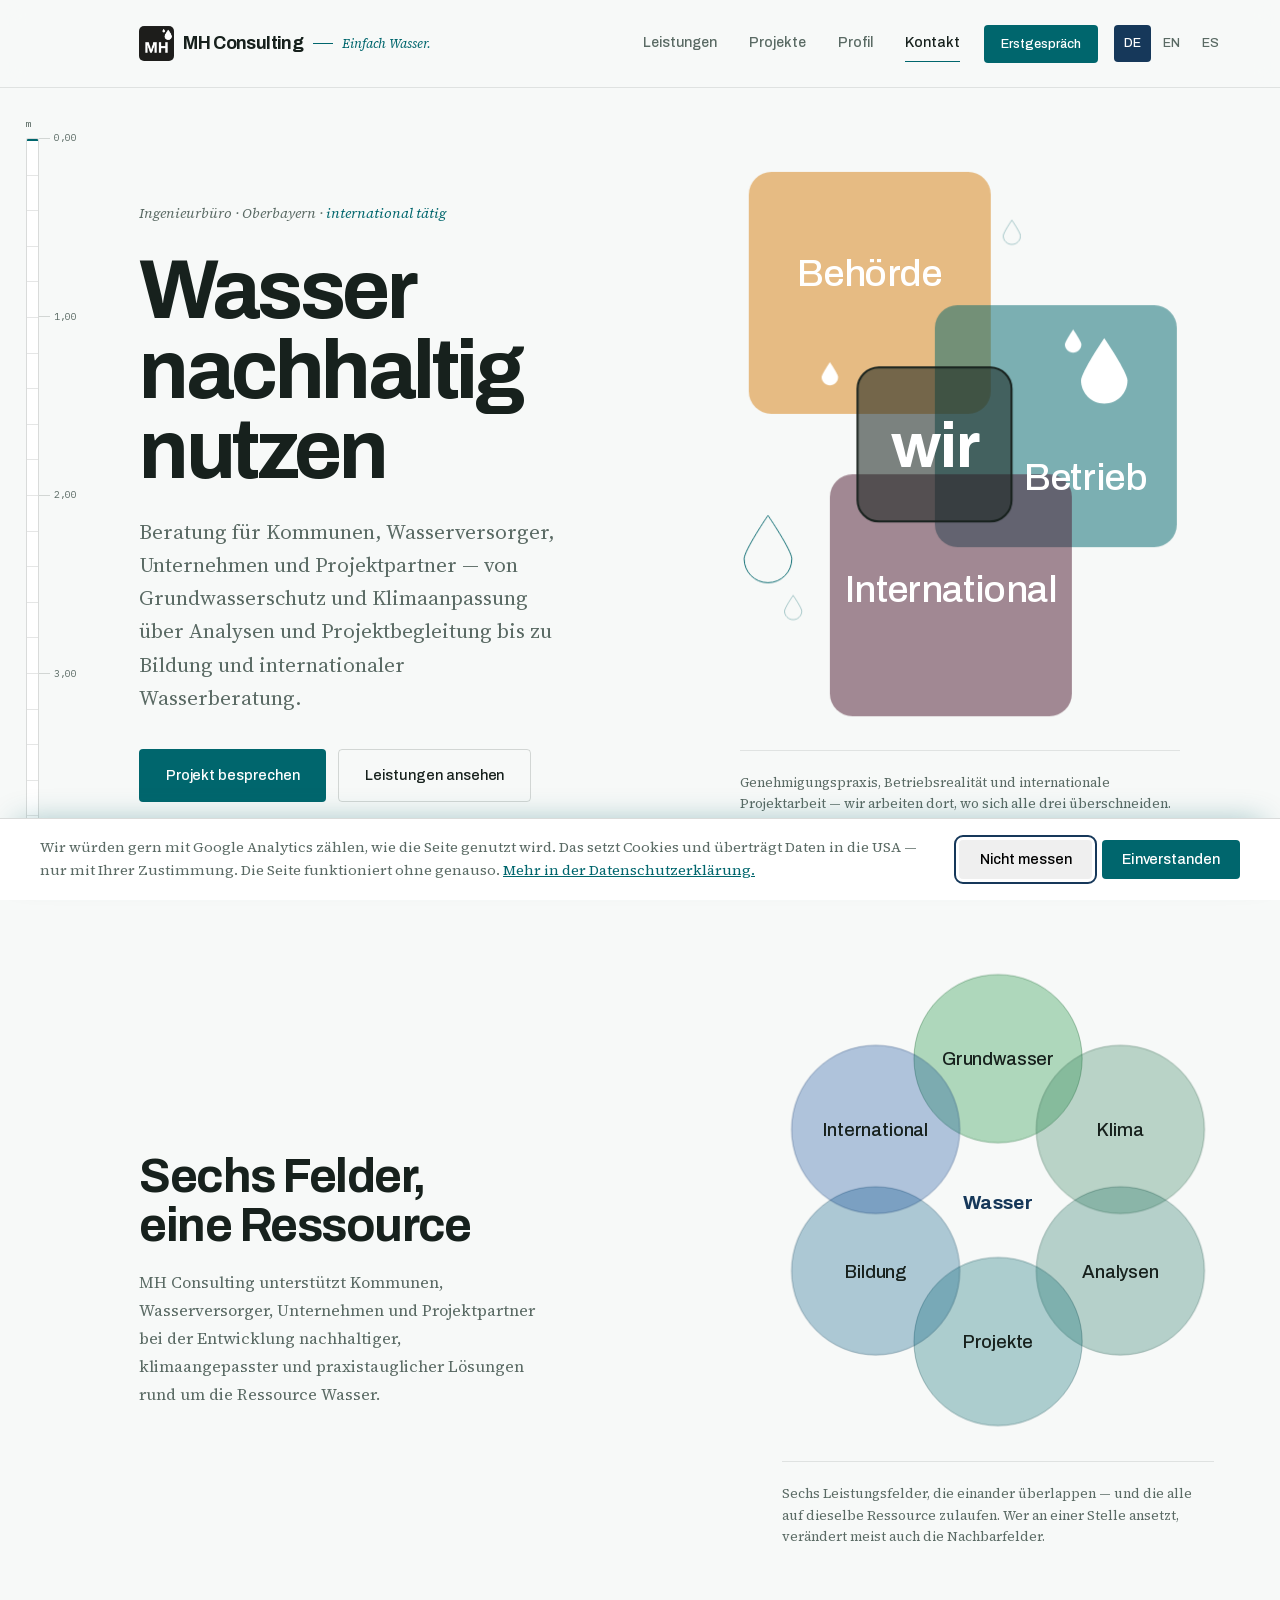
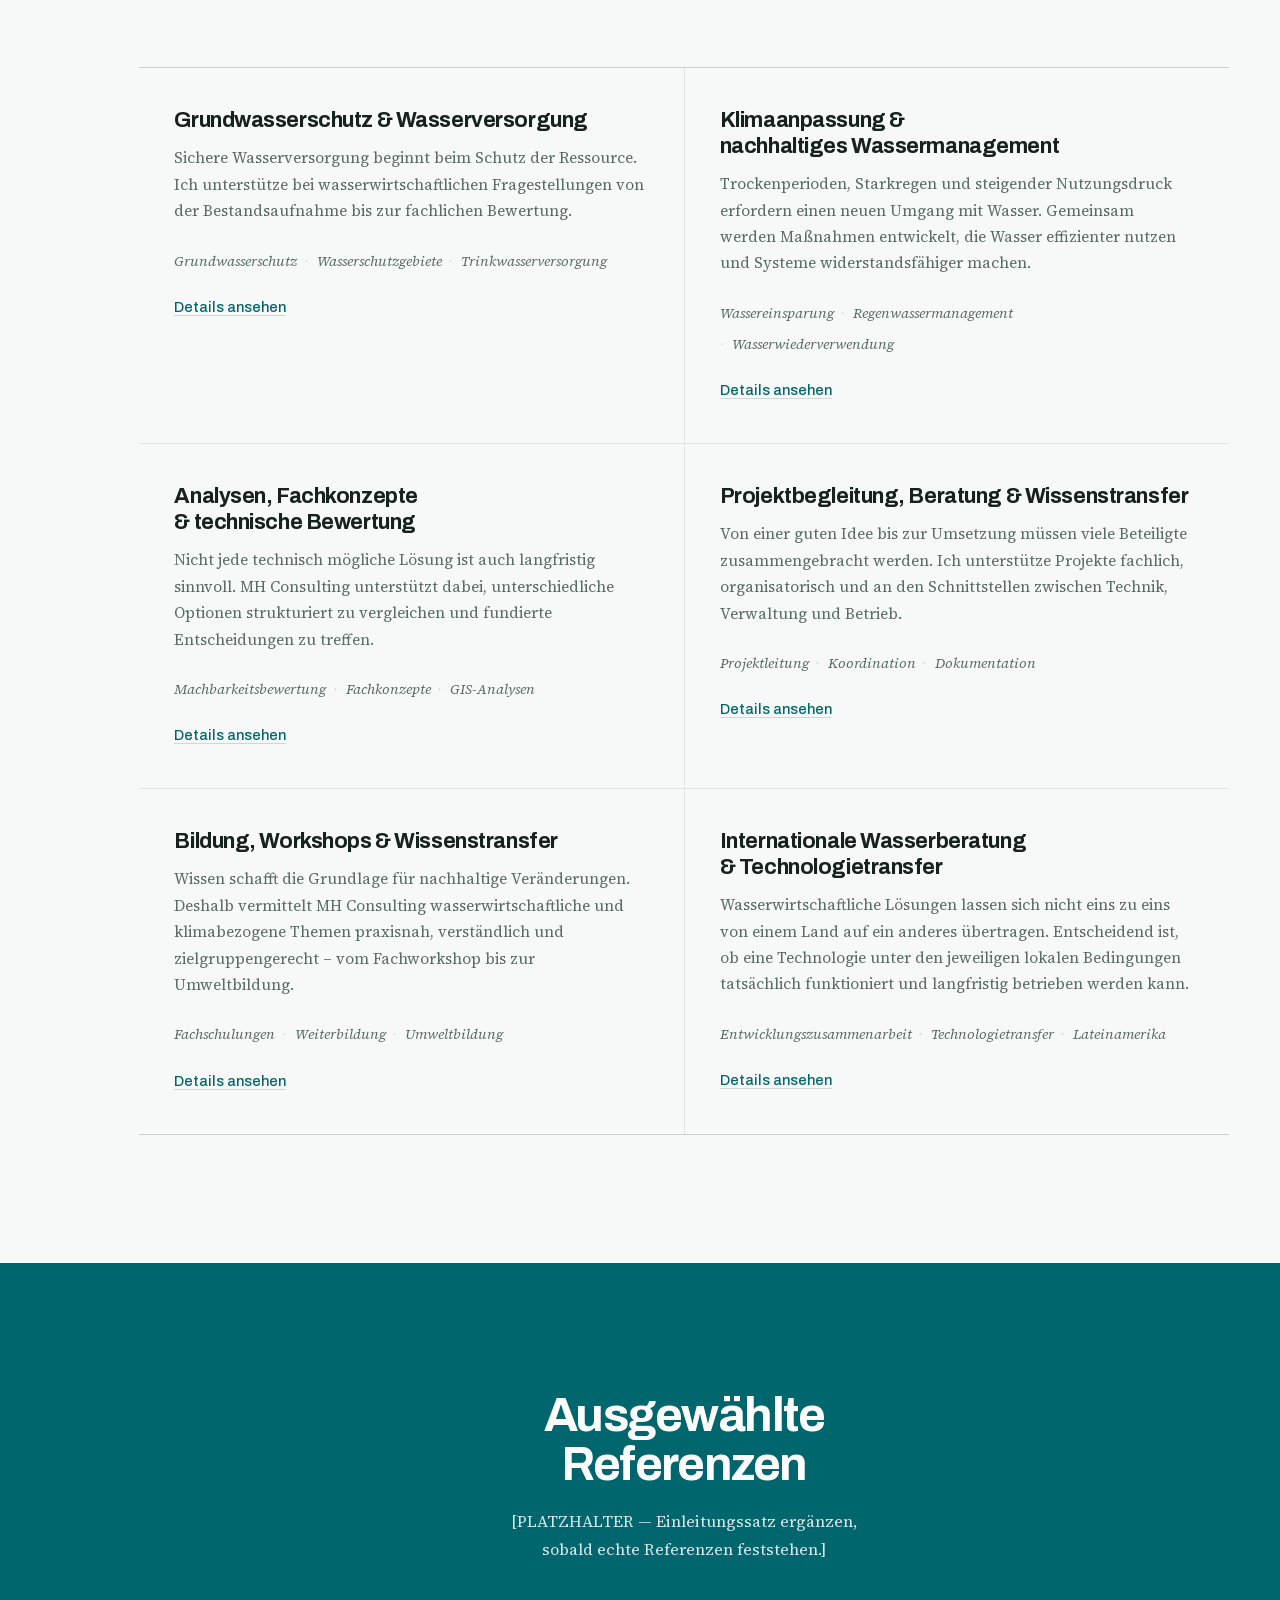
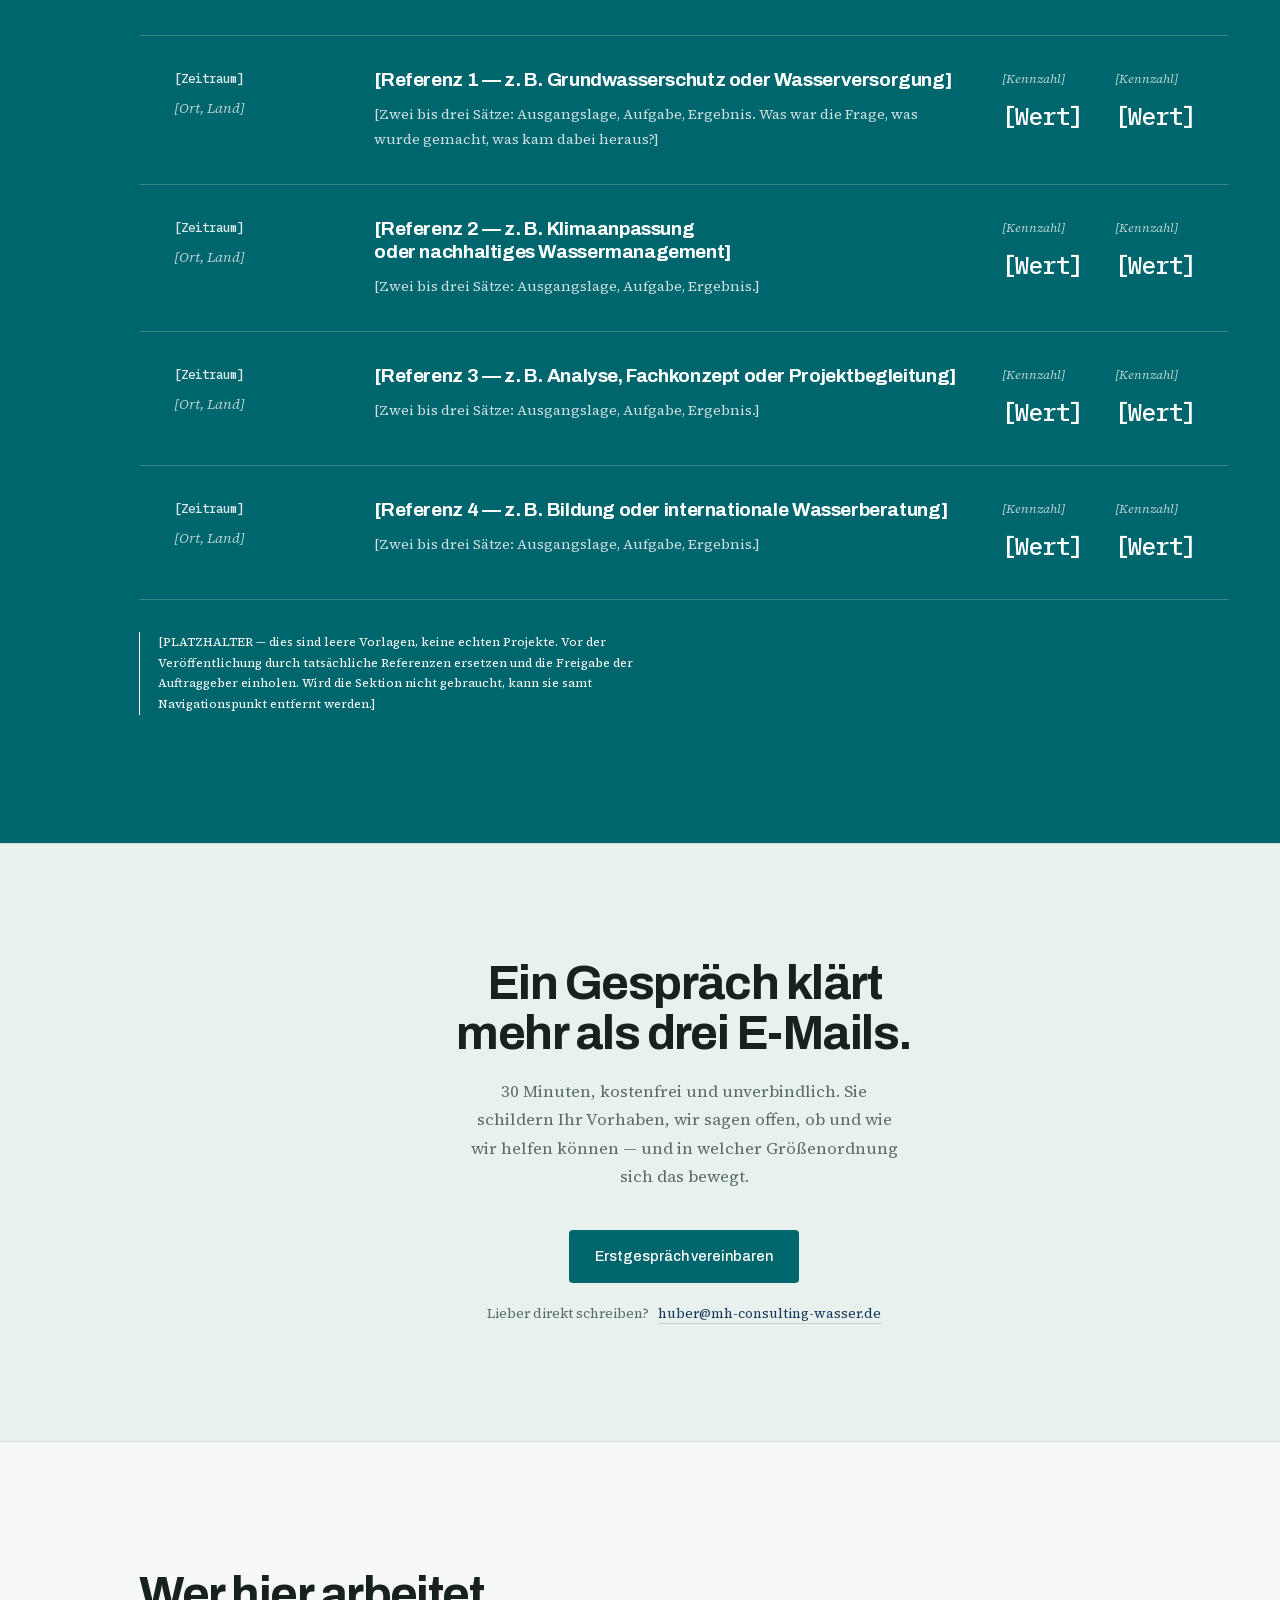
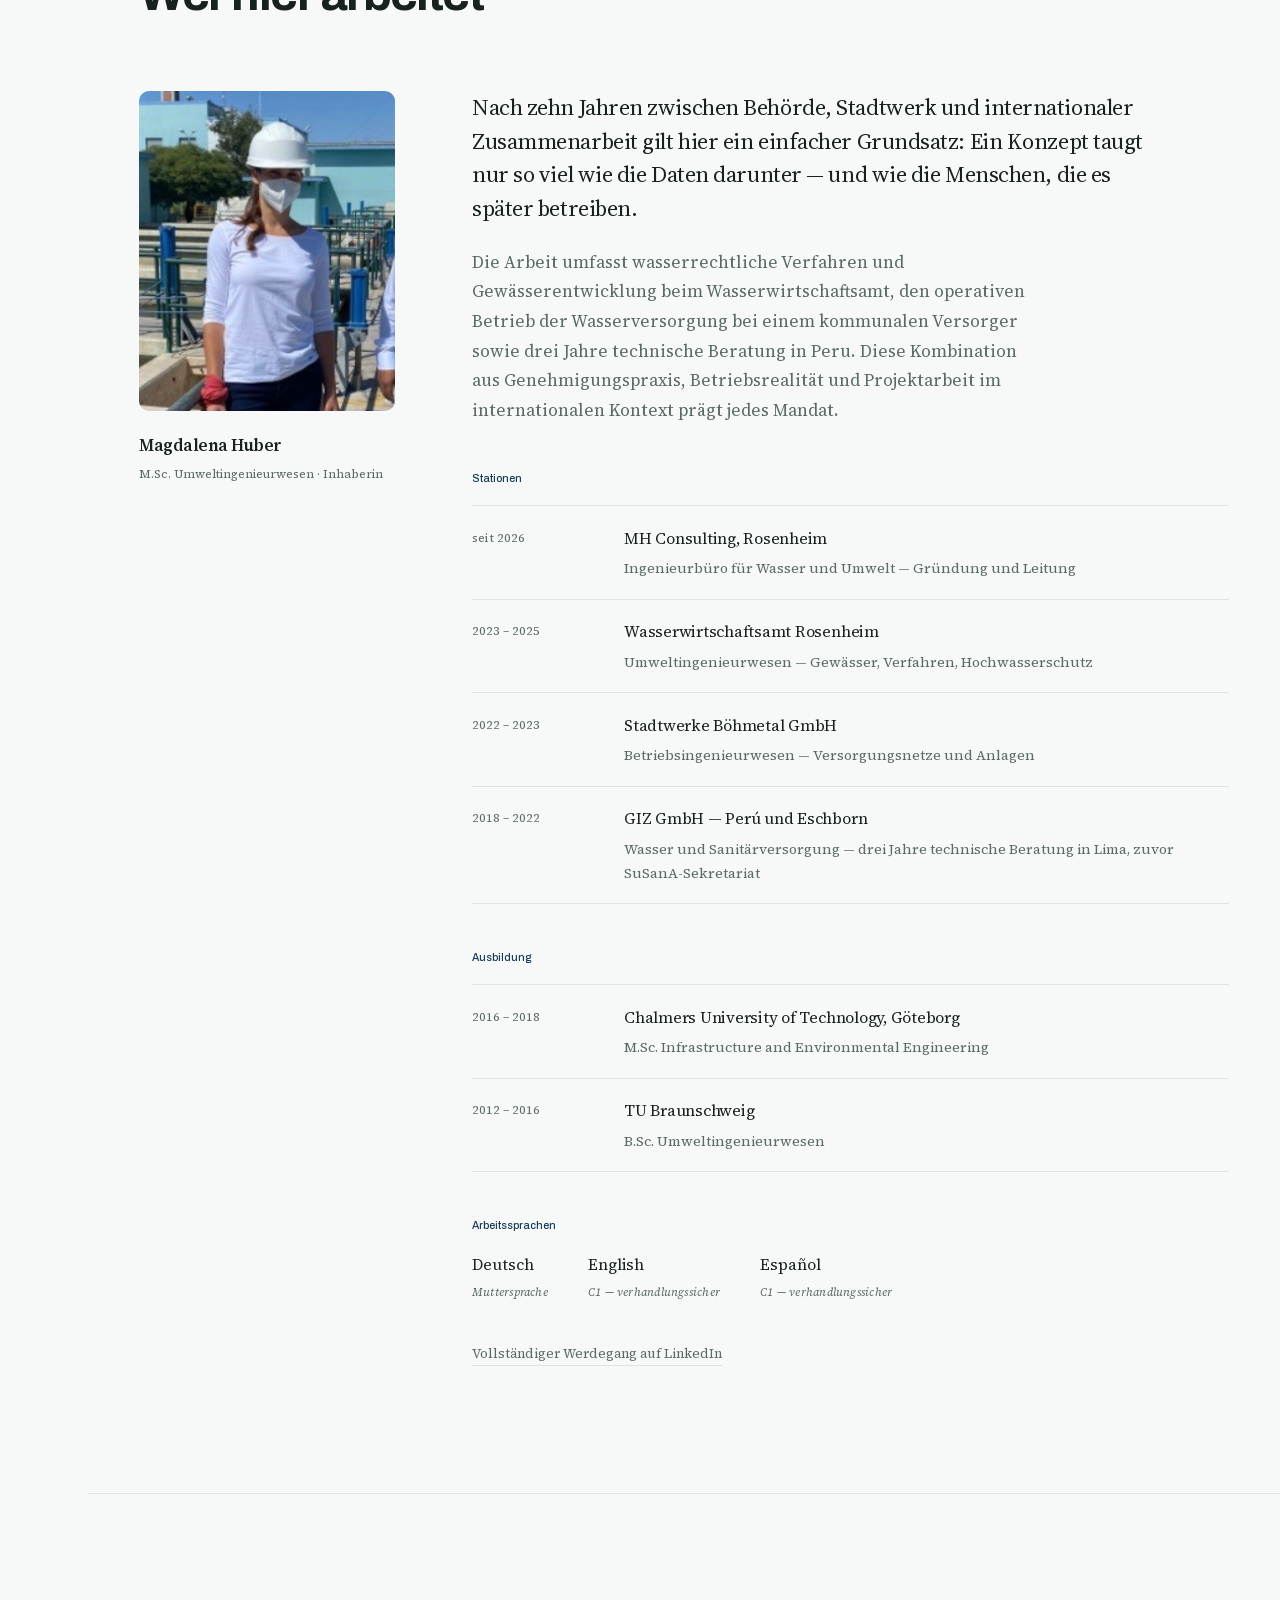
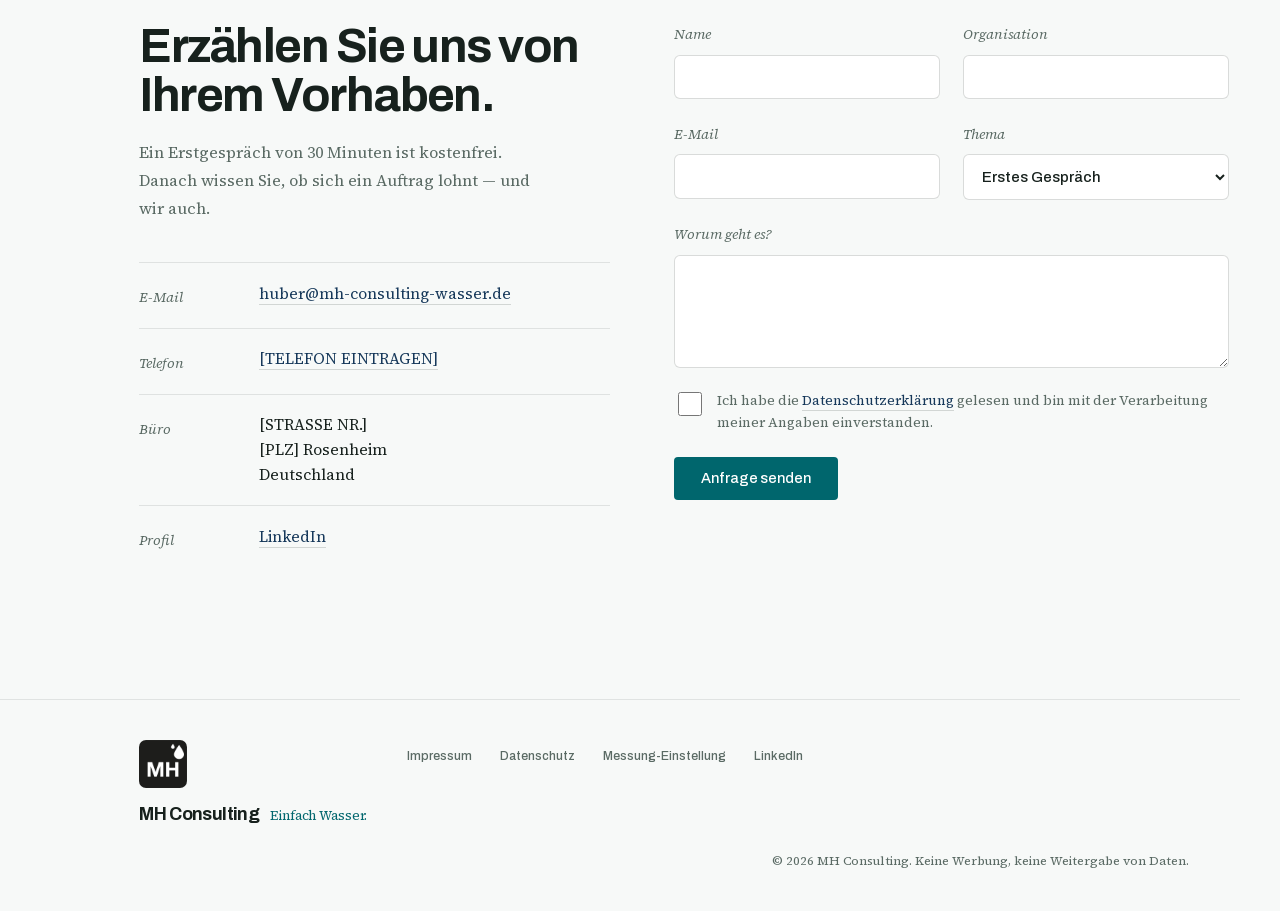
==== commit cfc20666: "E-Mail auf die eigene Domain: huber@mh-consulting-wasser.de Ersetzt consulting_mhuber@gmx.net an all" ====
--- a/index.html
+++ b/index.html
@@ -50,7 +50,7 @@
   "name": "MH Consulting",
   "description": "Beratung rund um die Ressource Wasser: Grundwasserschutz und Wasserversorgung, Klimaanpassung, Analysen und Fachkonzepte, Projektbegleitung, Bildung sowie internationale Wasserberatung.",
   "url": "https://mh-consulting-wasser.de/",
-  "email": "consulting_mhuber@gmx.net",
+  "email": "huber@mh-consulting-wasser.de",
   "image": "https://mh-consulting-wasser.de/assets/img/og.jpg",
   "logo": "https://mh-consulting-wasser.de/assets/img/logo.png",
   "founder": {
@@ -102,9 +102,9 @@
 
 <header class="masthead">
   <a class="wordmark" href="#top">
-    <!-- Die Bildmarke trägt „consulting" und „Einfach Wasser" selbst, bei
-         36 px sind beide aber nicht lesbar. Sie steht deshalb als Zeichen
-         daneben, den Namen trägt weiterhin die Schrift. -->
+    <!-- Die minimale Bildmarke trägt keine Schrift mehr — nur „MH" und die
+         Tropfen. Den Namen trägt die Schrift daneben, das Zeichen bleibt
+         damit auch bei 34 px eindeutig. -->
     <img class="wordmark__mark" src="assets/img/logo.png" alt="" aria-hidden="true"
          width="1024" height="1024" decoding="async">
     <span class="wordmark__name">MH Consulting</span>
@@ -391,7 +391,7 @@
         <a class="btn btn--solid" href="#kontakt" data-opens-talk data-i18n="cta.btn">Erstgespräch vereinbaren</a>
         <p class="cta__alt">
           <span data-i18n="cta.alt">Lieber direkt schreiben?</span>
-          <a href="mailto:consulting_mhuber@gmx.net" data-i18n="ph.mail">consulting_mhuber@gmx.net</a>
+          <a href="mailto:huber@mh-consulting-wasser.de" data-i18n="ph.mail">huber@mh-consulting-wasser.de</a>
         </p>
       </div>
     </div>
@@ -420,14 +420,16 @@
 
         <h3 class="subhead" data-i18n="abt.exp">Stationen</h3>
         <ol class="track">
-          <li><span class="track__yr" data-i18n="abt.t1y">seit 2023</span><b data-i18n="abt.t1t">Wasserwirtschaftsamt Rosenheim</b><em data-i18n="abt.t1d">Umweltingenieurwesen — Gewässer, Verfahren, Hochwasserschutz</em></li>
+          <li><span class="track__yr" data-i18n="abt.t0y">seit 2026</span><b data-i18n="abt.t0t">MH Consulting, Rosenheim</b><em data-i18n="abt.t0d">Ingenieurbüro für Wasser und Umwelt — Gründung und Leitung</em></li>
+          <li><span class="track__yr">2023 – 2025</span><b data-i18n="abt.t1t">Wasserwirtschaftsamt Rosenheim</b><em data-i18n="abt.t1d">Umweltingenieurwesen — Gewässer, Verfahren, Hochwasserschutz</em></li>
           <li><span class="track__yr">2022 – 2023</span><b data-i18n="abt.t2t">Stadtwerke Böhmetal GmbH</b><em data-i18n="abt.t2d">Betriebsingenieurwesen — Versorgungsnetze und Anlagen</em></li>
           <li><span class="track__yr">2018 – 2022</span><b data-i18n="abt.t3t">GIZ GmbH — Perú und Eschborn</b><em data-i18n="abt.t3d">Wasser und Sanitärversorgung — drei Jahre technische Beratung in Lima, zuvor SuSanA-Sekretariat</em></li>
         </ol>
 
         <h3 class="subhead" data-i18n="abt.edu">Ausbildung</h3>
         <ol class="track">
-          <li><span class="track__yr">2012 – 2018</span><b data-i18n="abt.e1t">Chalmers University of Technology, Göteborg</b><em data-i18n="abt.e1d">M.Sc. Infrastructure and Environmental Engineering — zuvor B.Sc. Umweltingenieurwesen, TU Braunschweig</em></li>
+          <li><span class="track__yr">2016 – 2018</span><b data-i18n="abt.e1t">Chalmers University of Technology, Göteborg</b><em data-i18n="abt.e1d">M.Sc. Infrastructure and Environmental Engineering</em></li>
+          <li><span class="track__yr">2012 – 2016</span><b data-i18n="abt.e2t">TU Braunschweig</b><em data-i18n="abt.e2d">B.Sc. Umweltingenieurwesen</em></li>
         </ol>
 
         <h3 class="subhead" data-i18n="abt.lang">Arbeitssprachen</h3>
@@ -450,7 +452,7 @@
         <p class="band__lede" data-i18n="ctc.lede">Ein Erstgespräch von 30 Minuten ist kostenfrei. Danach wissen Sie, ob sich ein Auftrag lohnt — und wir auch.</p>
 
         <dl class="contact__list">
-          <div><dt data-i18n="ctc.mail">E-Mail</dt><dd><a href="mailto:consulting_mhuber@gmx.net" data-i18n="ph.mail">consulting_mhuber@gmx.net</a></dd></div>
+          <div><dt data-i18n="ctc.mail">E-Mail</dt><dd><a href="mailto:huber@mh-consulting-wasser.de" data-i18n="ph.mail">huber@mh-consulting-wasser.de</a></dd></div>
           <div><dt data-i18n="ctc.phone">Telefon</dt><dd><a href="tel:+49000000000" data-i18n="ph.phone">[TELEFON EINTRAGEN]</a></dd></div>
           <div><dt data-i18n="ctc.addr">Büro</dt><dd data-i18n-html="ph.addr">[STRASSE NR.]<br>[PLZ] Rosenheim<br>Deutschland</dd></div>
           <div><dt data-i18n="ctc.profile">Profil</dt><dd><a href="https://www.linkedin.com/in/magdalenahuber/" rel="me noopener" target="_blank">LinkedIn</a></dd></div>
@@ -614,7 +616,7 @@
       <button class="btn" id="talk-cta" type="button" data-i18n="talk.cta">Lieber schreiben</button>
       <p class="modal__hint">
         <span data-i18n="talk.alt">Oder direkt:</span>
-        <a href="mailto:consulting_mhuber@gmx.net" data-i18n="ph.mail">consulting_mhuber@gmx.net</a>
+        <a href="mailto:huber@mh-consulting-wasser.de" data-i18n="ph.mail">huber@mh-consulting-wasser.de</a>
       </p>
       <p class="talk__soft" data-i18n="talk.soft">Kein Angebot, keine Verpflichtung, keine Nachfass-E-Mails. Wenn wir nicht die Richtigen sind, sagen wir das — und nennen, wen wir kennen.</p>
     </div>
--- a/assets/css/style.css
+++ b/assets/css/style.css
@@ -296,16 +296,18 @@
            padding:.55rem 0; }   /* auf 44 px Tap-Höhe gebracht */
 
 /* Die Bildmarke ist ein Quadrat — feste Höhe, damit die Kopfzeile beim
-   Laden nicht springt. */
+   Laden nicht springt. Die minimale Fassung trägt nur „MH" und die
+   Tropfen; sie bleibt deshalb auch bei 34 px klar lesbar. */
 .wordmark__mark{ width:2.15rem; height:2.15rem; flex:none; border-radius:5px; }
 @media (max-width:380px){ .wordmark__mark{ width:1.9rem; height:1.9rem; } }
 
-/* 4,5rem: groß genug, dass „consulting" und „Einfach Wasser" lesbar
-   bleiben (unter ~64 px werden sie zu Grafik), klein genug, dass die
-   Fußzeile nicht zur Bildfläche wird. */
+/* Die frühere Marke brauchte 4,5rem, damit „consulting" und „Einfach
+   Wasser" darin lesbar blieben. Die minimale Fassung trägt keine
+   Schrift mehr, also darf das Zeichen zurücktreten: 3rem reicht als
+   Absender, ohne dass die Fußzeile zur Bildfläche wird. */
 .foot__mark{
-  width:4.5rem; height:4.5rem; flex:none; border-radius:9px;
-  margin-bottom:.8rem;
+  width:3rem; height:3rem; flex:none; border-radius:7px;
+  margin-bottom:.7rem;
 }
 .wordmark__name{
   font-weight:700; font-size:1.12rem; letter-spacing:-.035em; color:var(--ink);
@@ -472,8 +474,23 @@
    Schnittmengen sind nicht gezeichnet — sie entstehen von selbst aus
    der Überlagerung. Genau das ist der Grund für das Inline-SVG: In der
    Bilddatei waren sie eingebacken, hier folgen sie den Farbtoken. */
+/* Nicht größer als der Textblock daneben: Der Hero-Text misst 490 × 568 px,
+   das Seitenverhältnis des SVG ist 700:890. 27,5rem Breite ergeben rund
+   440 × 560 px — das Diagramm bleibt damit in beiden Maßen innerhalb des
+   Textblocks und nimmt ihm nicht den Rang ab. Gleiche Schreibweise wie bei
+   `.venn--sm` und `.venn--ring`. */
+.venn--work{ max-width:27.5rem; justify-self:center; width:100%; }
+
+/* Halbdeckende Flächen nach Vorgabe der Auftraggeberin: 50 % Transparenz,
+   die Schnittmengen entstehen allein aus der Überlagerung.
+
+   Achtung beim Ändern: Die Beschriftungen stehen in Weiß, ebenfalls nach
+   Vorgabe. Gemessen gegen die halbdeckenden Flächen ergibt das 1,8:1
+   (Behörde), 2,4:1 (Betrieb) und 3,3:1 (International) — unterhalb der
+   4,5:1 aus WCAG AA. Wer hier später Lesbarkeit nachrüsten will, hat drei
+   Hebel: dunklere Farbtoken, höhere Deckkraft, oder Schrift in --ink. */
 .venn--work .venn__c{ fill-opacity:.5; stroke:none; }
-.venn--work .venn__labels text{ font-size:60px; }
+.venn--work .venn__labels text{ font-size:60px; fill:var(--white); }
 .venn--work .venn__core text{ font-size:100px; fill:var(--white); letter-spacing:-.02em; }
 
 .venn__chip{
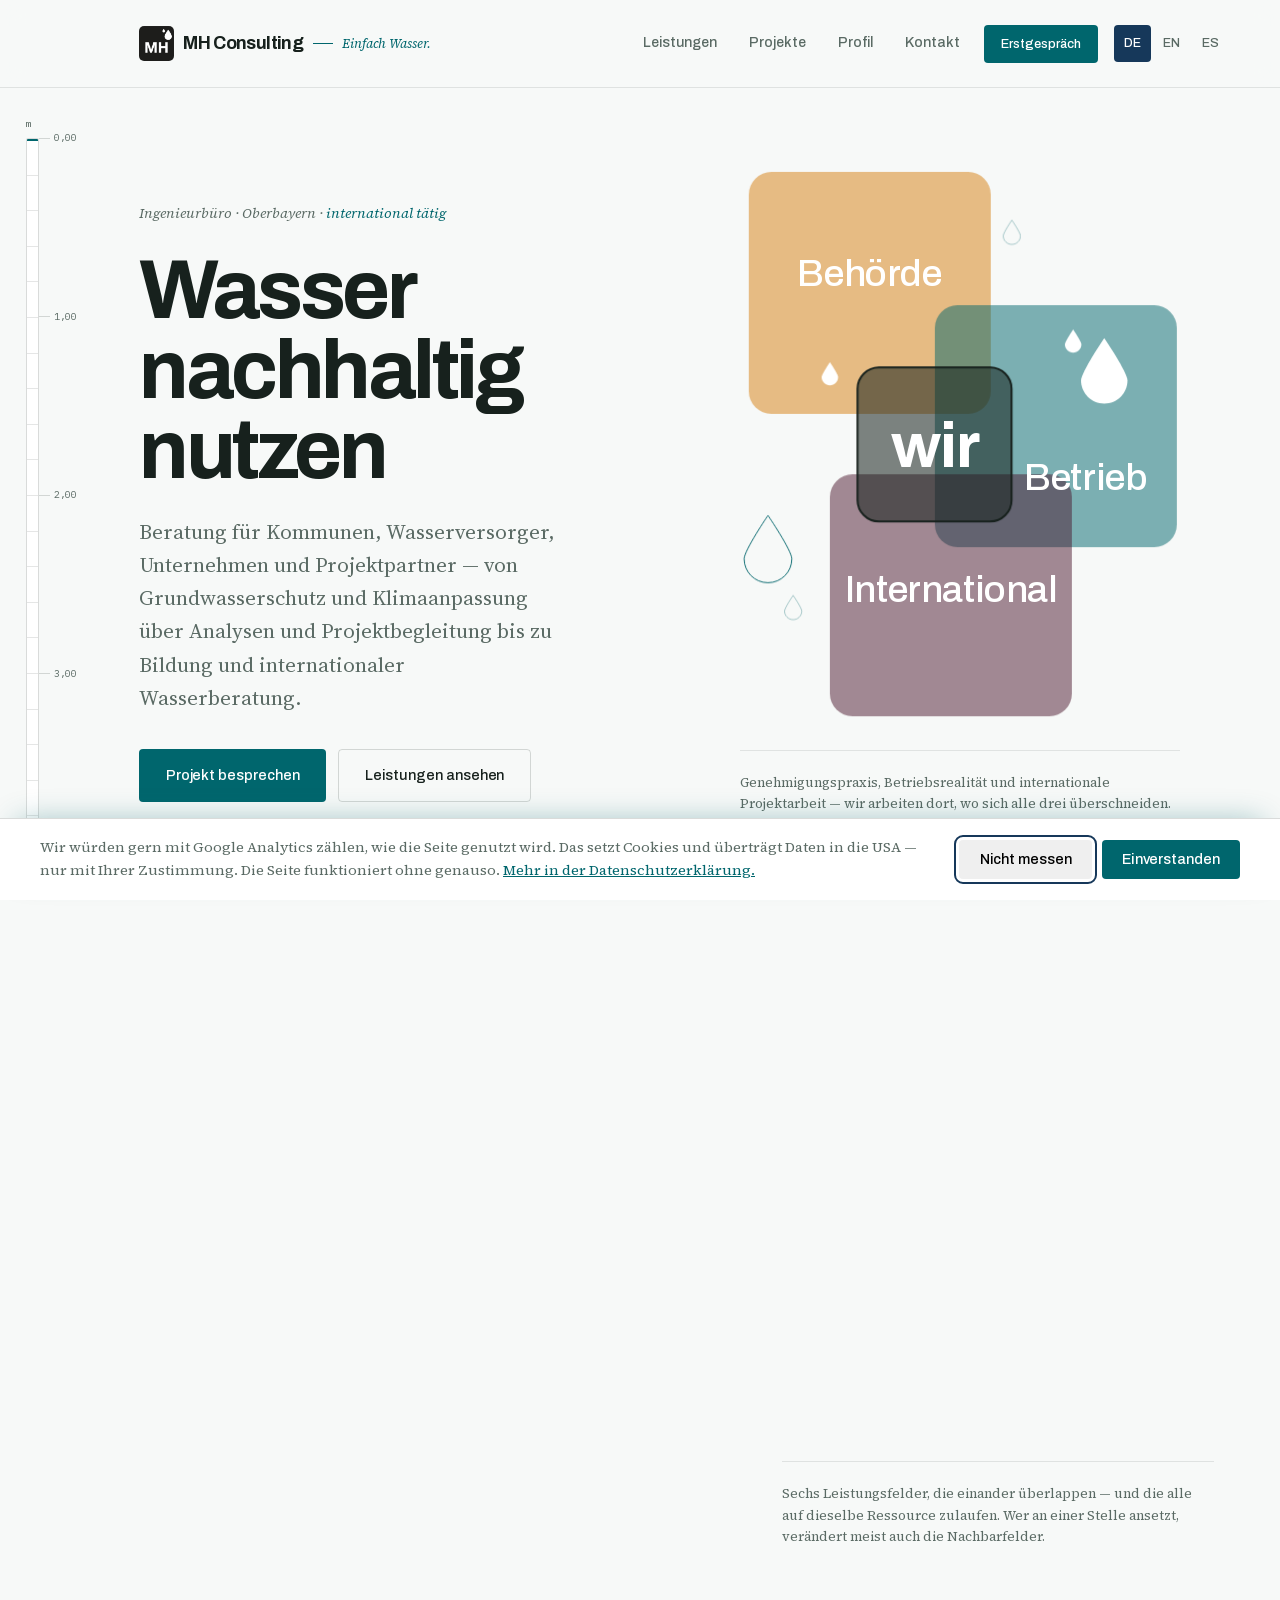
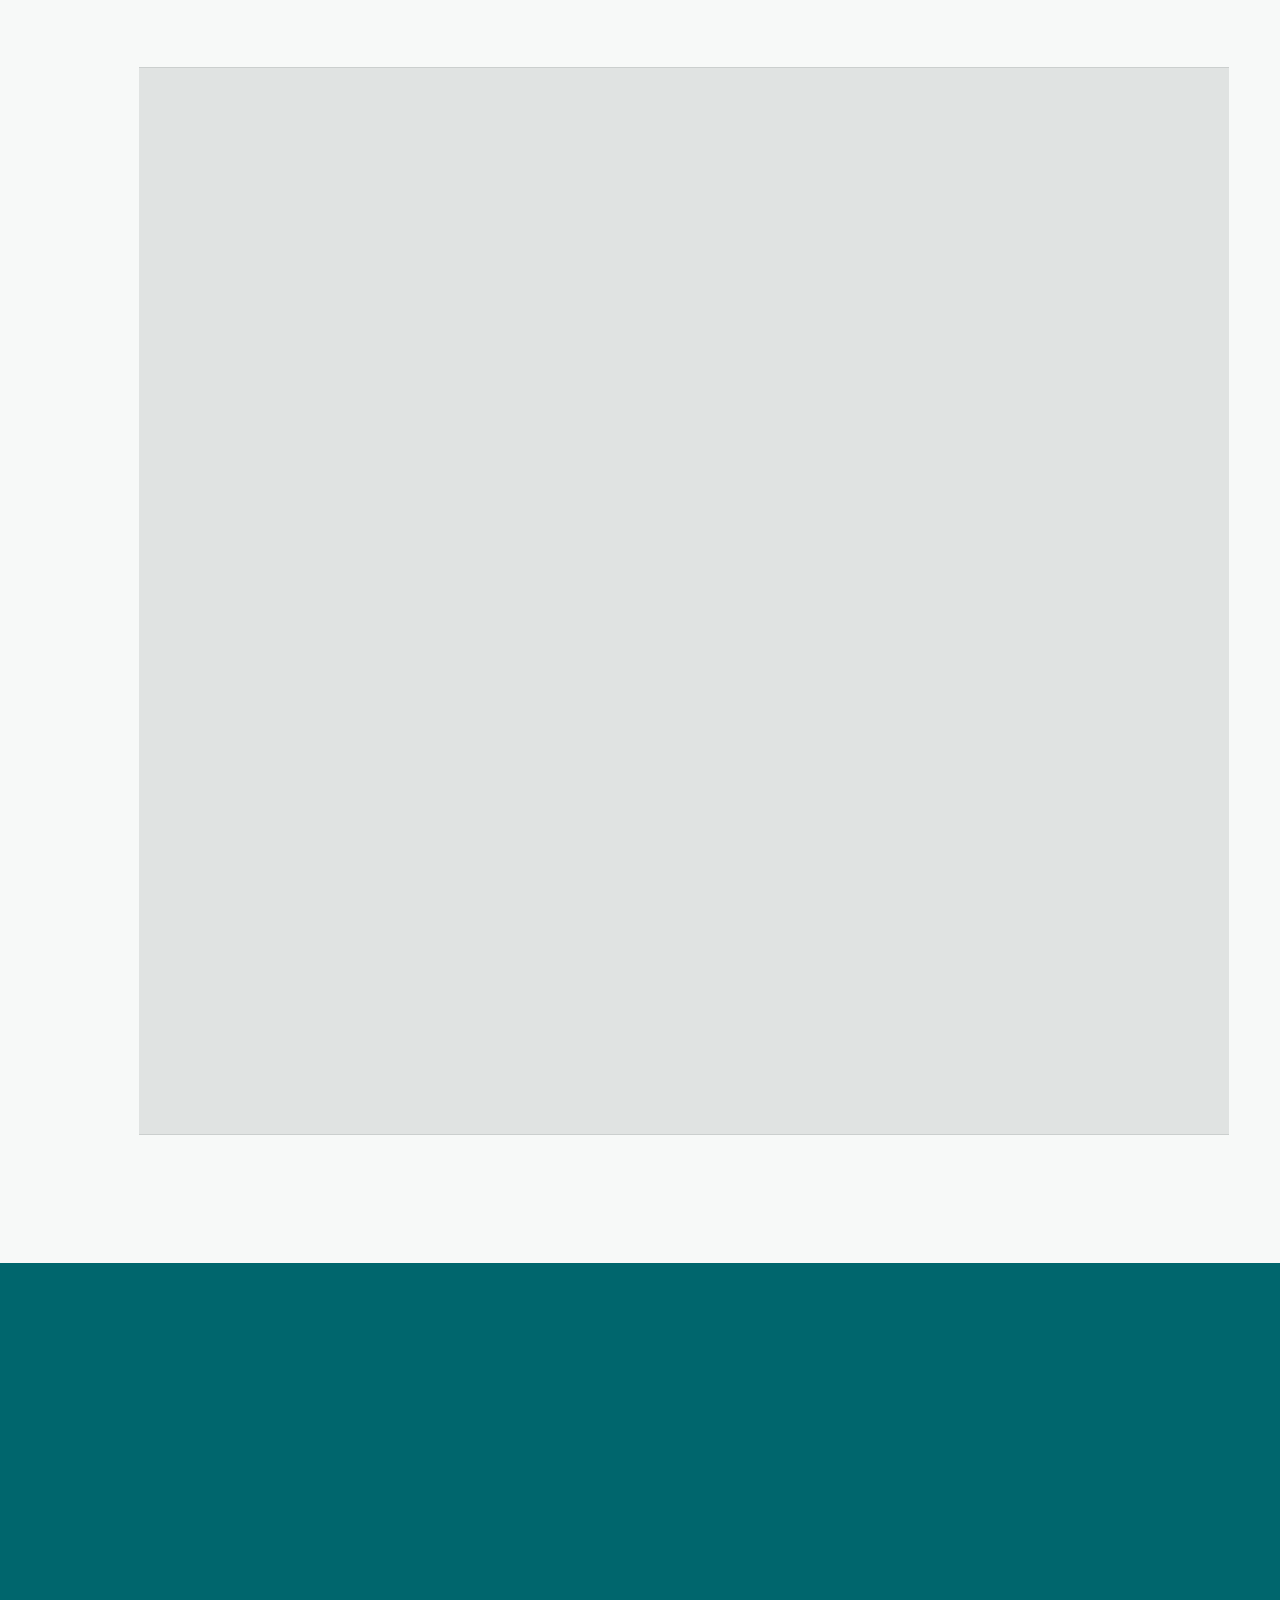
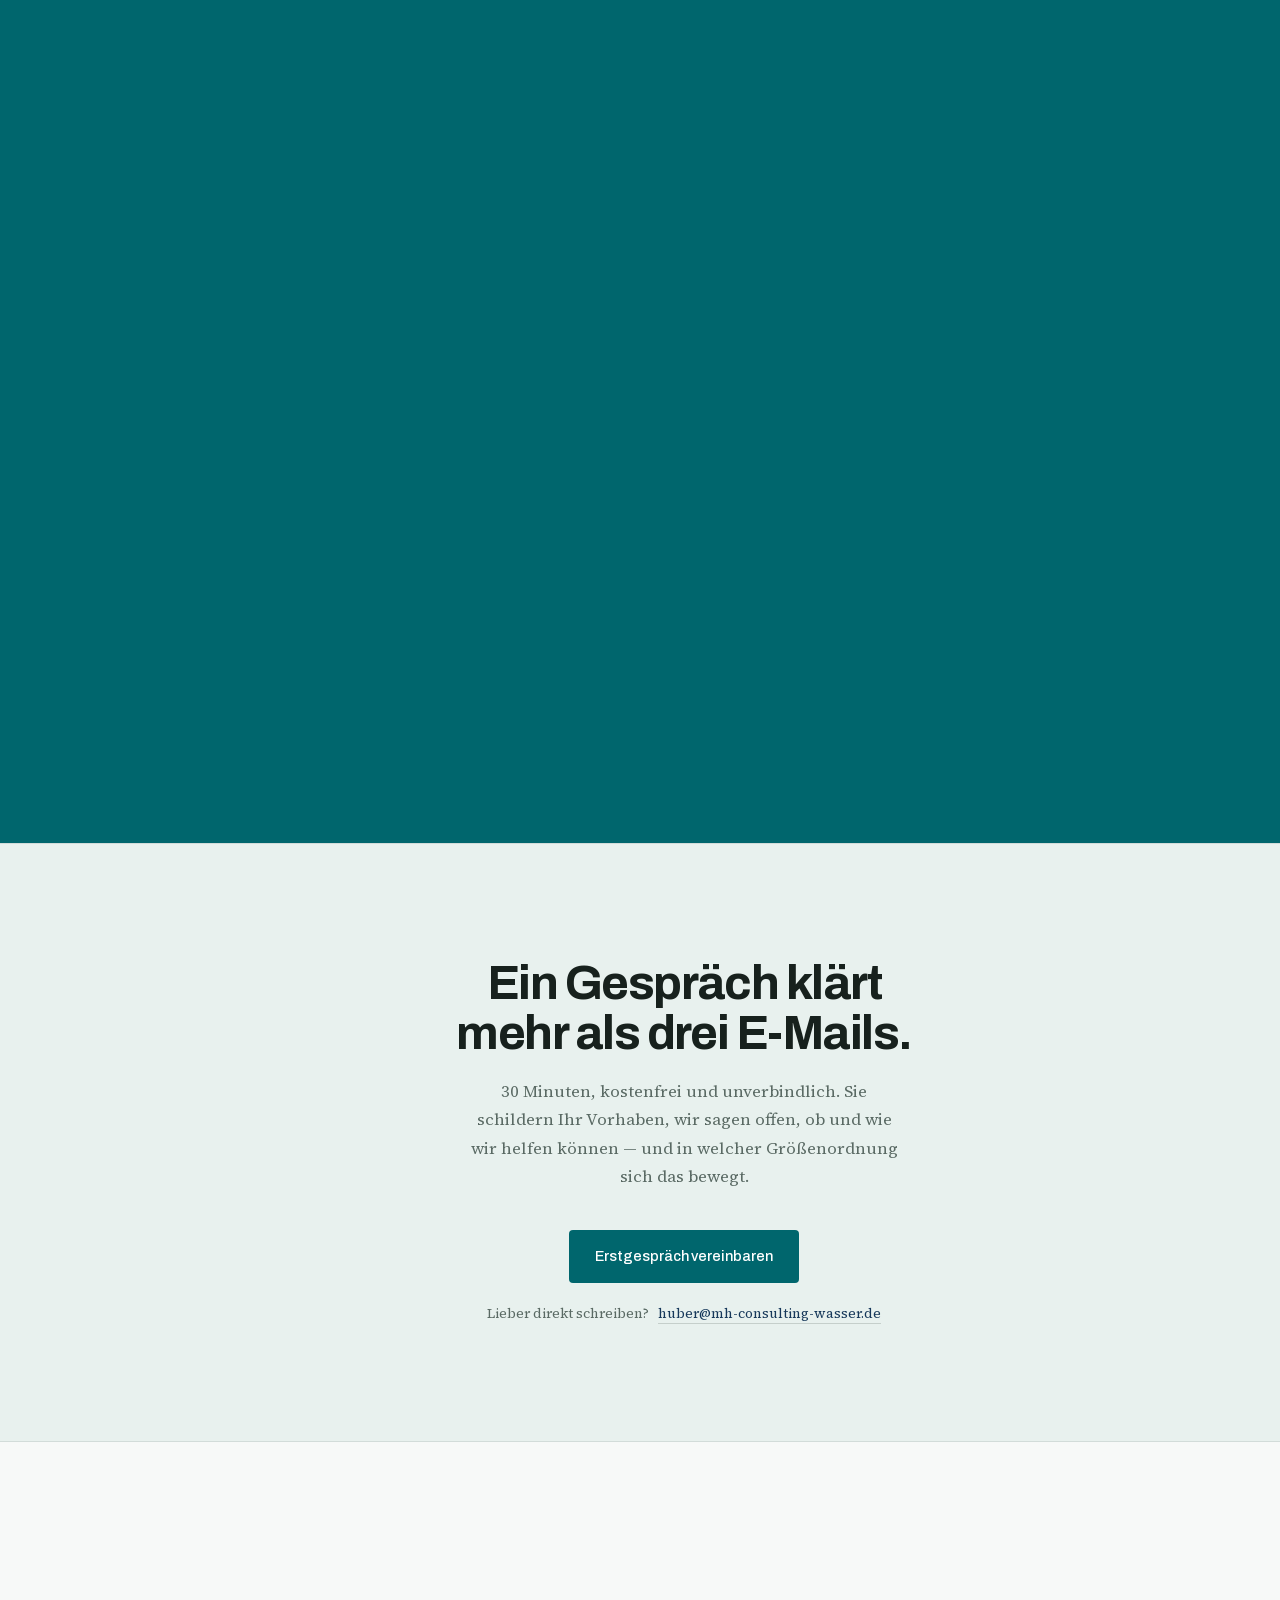
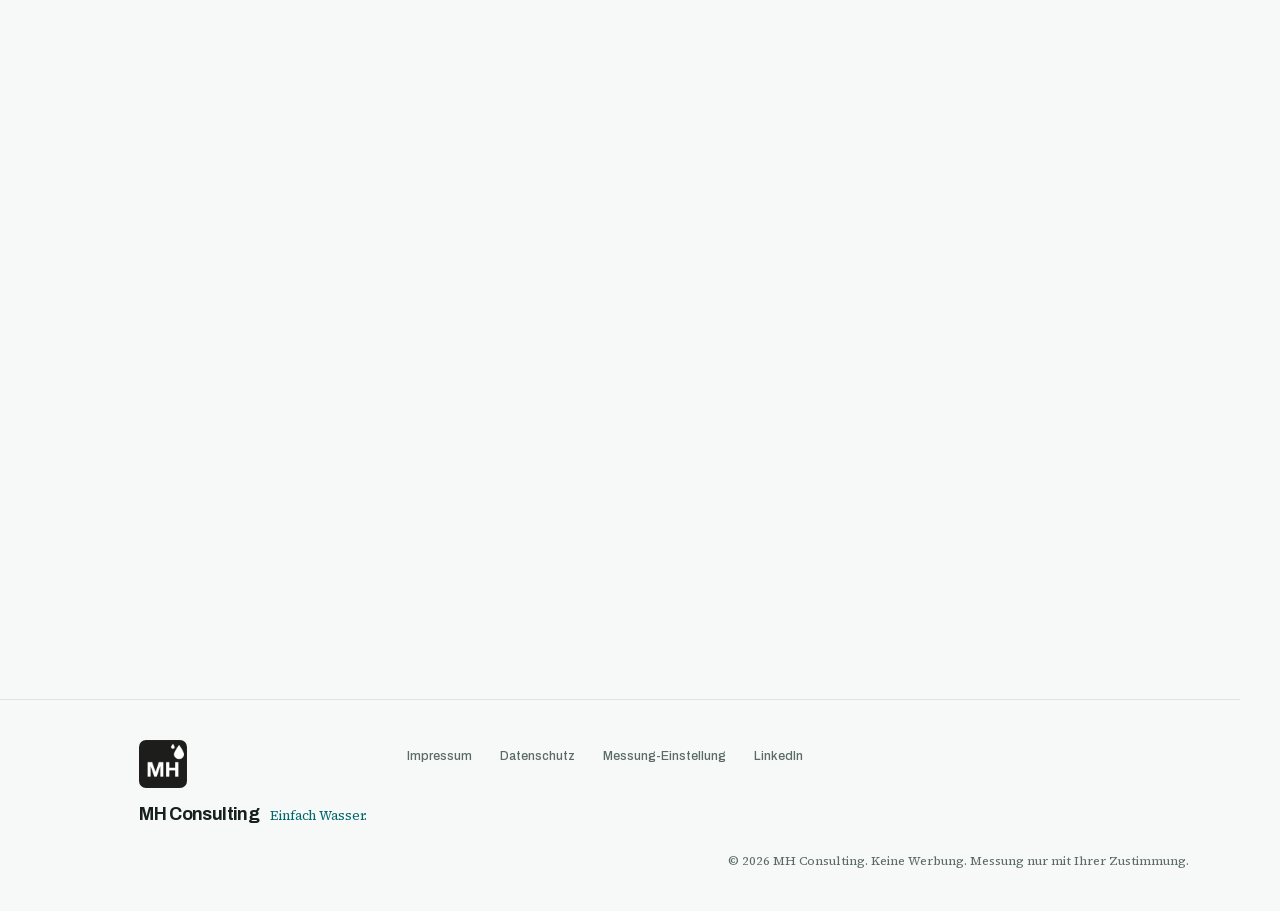
==== commit 53a1fd7a: "Technische Ueberarbeitung nach gaengigen Praktiken Schriftschnitte - Die <b> im Profil rendertem in " ====
--- a/index.html
+++ b/index.html
@@ -3,9 +3,35 @@
 <head>
 <meta charset="utf-8">
 <meta name="viewport" content="width=device-width, initial-scale=1">
-<title data-i18n="meta.title">MH Consulting — Ingenieurbüro für Wasser & Umwelt</title>
+<title data-i18n="meta.title">MH Consulting — Ingenieurbüro für Wasser & Umwelt | Rosenheim</title>
 <meta name="description" data-i18n-attr="content:meta.desc" content="MH Consulting berät Kommunen, Wasserversorger und Unternehmen rund um die Ressource Wasser: Grundwasserschutz, Klimaanpassung, Analysen, Projekte, Bildung.">
 <meta name="robots" content="noindex,nofollow"><!-- ENTFERNEN VOR DEM ECHTEN START -->
+<!-- Sicherheitsvorgaben als Meta-Angabe. GitHub Pages erlaubt keine
+     eigenen HTTP-Kopfzeilen, deshalb hier — wirkt für alles, was das
+     Dokument selbst nachlädt.
+
+     Die Liste ist so knapp, weil die Seite fast nichts von außen holt:
+     Skripte, Stile, Schriften und Bilder kommen ausschließlich vom
+     eigenen Server. Die beiden Google-Adressen stehen nur da, weil die
+     Reichweitenmessung nach Zustimmung nachgeladen wird — ohne sie würde
+     die eigene Vorgabe sie blockieren.
+
+     `form-action 'none'`: Die Formulare senden nirgendwohin, sie bauen
+     eine mailto-Adresse. `frame-ancestors 'none'` verhindert, dass die
+     Seite in fremde Rahmen eingebettet wird (Clickjacking). -->
+<meta http-equiv="Content-Security-Policy" content="
+  default-src 'self';
+  base-uri 'self';
+  object-src 'none';
+  frame-ancestors 'none';
+  form-action 'none';
+  img-src 'self' data:;
+  font-src 'self';
+  style-src 'self';
+  script-src 'self' https://www.googletagmanager.com;
+  connect-src 'self' https://www.google-analytics.com https://*.analytics.google.com https://*.googletagmanager.com;
+  upgrade-insecure-requests">
+<meta name="referrer" content="strict-origin-when-cross-origin">
 <meta name="theme-color" content="#00666D">
 
 <!-- Kanonische Adresse ist die .de-Fassung; mh-consulting-wasser.com
@@ -22,7 +48,7 @@
 <meta property="og:locale:alternate" content="en_GB">
 <meta property="og:locale:alternate" content="es_ES">
 <meta property="og:url" content="https://mh-consulting-wasser.de/">
-<meta property="og:title" data-i18n-attr="content:meta.title" content="MH Consulting — Ingenieurbüro für Wasser & Umwelt">
+<meta property="og:title" data-i18n-attr="content:meta.title" content="MH Consulting — Ingenieurbüro für Wasser & Umwelt | Rosenheim">
 <meta property="og:description" data-i18n-attr="content:meta.desc" content="MH Consulting berät Kommunen, Wasserversorger und Unternehmen rund um die Ressource Wasser.">
 <meta property="og:image" content="https://mh-consulting-wasser.de/assets/img/og.jpg">
 <meta property="og:image:width" content="1200">
@@ -64,9 +90,13 @@
     {"@type": "Country", "name": "Deutschland"},
     {"@type": "Place", "name": "Lateinamerika"}
   ],
+  "telephone": "+49 160 96672854",
   "address": {
     "@type": "PostalAddress",
+    "streetAddress": "Illerstraße 24a",
+    "postalCode": "83022",
     "addressLocality": "Rosenheim",
+    "addressRegion": "Bayern",
     "addressCountry": "DE"
   },
   "hasOfferCatalog": {
@@ -453,8 +483,8 @@
 
         <dl class="contact__list">
           <div><dt data-i18n="ctc.mail">E-Mail</dt><dd><a href="mailto:huber@mh-consulting-wasser.de" data-i18n="ph.mail">huber@mh-consulting-wasser.de</a></dd></div>
-          <div><dt data-i18n="ctc.phone">Telefon</dt><dd><a href="tel:+49000000000" data-i18n="ph.phone">[TELEFON EINTRAGEN]</a></dd></div>
-          <div><dt data-i18n="ctc.addr">Büro</dt><dd data-i18n-html="ph.addr">[STRASSE NR.]<br>[PLZ] Rosenheim<br>Deutschland</dd></div>
+          <div><dt data-i18n="ctc.phone">Telefon</dt><dd><a href="tel:+4916096672854" data-i18n="ph.phone">+49 160 96672854</a></dd></div>
+          <div><dt data-i18n="ctc.addr">Büro</dt><dd data-i18n-html="ph.addr">Illerstraße 24a<br>83022 Rosenheim<br>Deutschland</dd></div>
           <div><dt data-i18n="ctc.profile">Profil</dt><dd><a href="https://www.linkedin.com/in/magdalenahuber/" rel="me noopener" target="_blank">LinkedIn</a></dd></div>
         </dl>
       </div>
--- a/assets/fonts/fonts.css
+++ b/assets/fonts/fonts.css
@@ -1,11 +1,27 @@
 /* Self-hosted webfonts — no third-party requests (DSGVO/GDPR).
-   Archivo & Source Serif 4 & IBM Plex Mono, SIL Open Font License 1.1 */
+   Archivo & Source Serif 4 & IBM Plex Mono, SIL Open Font License 1.1
+
+   Die `font-weight`-Angaben sind BEREICHE, keine Einzelwerte. Grund:
+   Ausgeliefert werden nur wenige Schnitte; fordert das Stylesheet einen
+   anderen an, sucht der Browser sonst still den nächstgelegenen aus. Genau
+   so sahen die <b> im Profil eine Zeit lang aus wie Fließtext — angefordert
+   war 500, vorhanden 400 und 600, gewählt wurde 400.
+
+   Mit Bereichen ist die Zuordnung festgeschrieben:
+     Archivo         400-500 -> 500er-Datei,  600-900 -> 700er-Datei
+     Source Serif 4  300-500 -> 400er-Datei,  600-800 -> 600er-Datei
+     IBM Plex Mono   300-400 -> 400er-Datei,  500-700 -> 500er-Datei
+
+   Die `latin-ext`-Dateien bleiben liegen, obwohl die Seite derzeit kein
+   Zeichen daraus verwendet: Der `unicode-range` sorgt dafür, dass sie gar
+   nicht erst geladen werden. Sie kosten also nichts und stehen bereit,
+   falls einmal Text mit osteuropäischen Zeichen dazukommt. */
 
 /* Archivo 500 normal — latin-ext */
 @font-face {
   font-family: 'Archivo';
   font-style: normal;
-  font-weight: 500;
+  font-weight: 400 500;
   font-stretch: 100%;
   font-display: swap;
   src: url(../fonts/archivo-500-normal-latin-ext.woff2) format('woff2');
@@ -16,7 +32,7 @@
 @font-face {
   font-family: 'Archivo';
   font-style: normal;
-  font-weight: 500;
+  font-weight: 400 500;
   font-stretch: 100%;
   font-display: swap;
   src: url(../fonts/archivo-500-normal-latin.woff2) format('woff2');
@@ -27,7 +43,7 @@
 @font-face {
   font-family: 'Archivo';
   font-style: normal;
-  font-weight: 700;
+  font-weight: 600 900;
   font-stretch: 100%;
   font-display: swap;
   src: url(../fonts/archivo-700-normal-latin-ext.woff2) format('woff2');
@@ -38,7 +54,7 @@
 @font-face {
   font-family: 'Archivo';
   font-style: normal;
-  font-weight: 700;
+  font-weight: 600 900;
   font-stretch: 100%;
   font-display: swap;
   src: url(../fonts/archivo-700-normal-latin.woff2) format('woff2');
@@ -49,7 +65,7 @@
 @font-face {
   font-family: 'IBM Plex Mono';
   font-style: normal;
-  font-weight: 400;
+  font-weight: 300 400;
   font-display: swap;
   src: url(../fonts/ibm-plex-mono-400-normal-latin-ext.woff2) format('woff2');
   unicode-range: U+0100-02BA, U+02BD-02C5, U+02C7-02CC, U+02CE-02D7, U+02DD-02FF, U+0304, U+0308, U+0329, U+1D00-1DBF, U+1E00-1E9F, U+1EF2-1EFF, U+2020, U+20A0-20AB, U+20AD-20C0, U+2113, U+2C60-2C7F, U+A720-A7FF;
@@ -59,7 +75,7 @@
 @font-face {
   font-family: 'IBM Plex Mono';
   font-style: normal;
-  font-weight: 400;
+  font-weight: 300 400;
   font-display: swap;
   src: url(../fonts/ibm-plex-mono-400-normal-latin.woff2) format('woff2');
   unicode-range: U+0000-00FF, U+0131, U+0152-0153, U+02BB-02BC, U+02C6, U+02DA, U+02DC, U+0304, U+0308, U+0329, U+2000-206F, U+20AC, U+2122, U+2191, U+2193, U+2212, U+2215, U+FEFF, U+FFFD;
@@ -69,7 +85,7 @@
 @font-face {
   font-family: 'IBM Plex Mono';
   font-style: normal;
-  font-weight: 500;
+  font-weight: 500 700;
   font-display: swap;
   src: url(../fonts/ibm-plex-mono-500-normal-latin-ext.woff2) format('woff2');
   unicode-range: U+0100-02BA, U+02BD-02C5, U+02C7-02CC, U+02CE-02D7, U+02DD-02FF, U+0304, U+0308, U+0329, U+1D00-1DBF, U+1E00-1E9F, U+1EF2-1EFF, U+2020, U+20A0-20AB, U+20AD-20C0, U+2113, U+2C60-2C7F, U+A720-A7FF;
@@ -79,7 +95,7 @@
 @font-face {
   font-family: 'IBM Plex Mono';
   font-style: normal;
-  font-weight: 500;
+  font-weight: 500 700;
   font-display: swap;
   src: url(../fonts/ibm-plex-mono-500-normal-latin.woff2) format('woff2');
   unicode-range: U+0000-00FF, U+0131, U+0152-0153, U+02BB-02BC, U+02C6, U+02DA, U+02DC, U+0304, U+0308, U+0329, U+2000-206F, U+20AC, U+2122, U+2191, U+2193, U+2212, U+2215, U+FEFF, U+FFFD;
@@ -89,7 +105,7 @@
 @font-face {
   font-family: 'Source Serif 4';
   font-style: italic;
-  font-weight: 400;
+  font-weight: 300 500;
   font-display: swap;
   src: url(../fonts/source-serif-4-400-italic-latin-ext.woff2) format('woff2');
   unicode-range: U+0100-02BA, U+02BD-02C5, U+02C7-02CC, U+02CE-02D7, U+02DD-02FF, U+0304, U+0308, U+0329, U+1D00-1DBF, U+1E00-1E9F, U+1EF2-1EFF, U+2020, U+20A0-20AB, U+20AD-20C0, U+2113, U+2C60-2C7F, U+A720-A7FF;
@@ -99,7 +115,7 @@
 @font-face {
   font-family: 'Source Serif 4';
   font-style: italic;
-  font-weight: 400;
+  font-weight: 300 500;
   font-display: swap;
   src: url(../fonts/source-serif-4-400-italic-latin.woff2) format('woff2');
   unicode-range: U+0000-00FF, U+0131, U+0152-0153, U+02BB-02BC, U+02C6, U+02DA, U+02DC, U+0304, U+0308, U+0329, U+2000-206F, U+20AC, U+2122, U+2191, U+2193, U+2212, U+2215, U+FEFF, U+FFFD;
@@ -109,7 +125,7 @@
 @font-face {
   font-family: 'Source Serif 4';
   font-style: normal;
-  font-weight: 400;
+  font-weight: 300 500;
   font-display: swap;
   src: url(../fonts/source-serif-4-400-normal-latin-ext.woff2) format('woff2');
   unicode-range: U+0100-02BA, U+02BD-02C5, U+02C7-02CC, U+02CE-02D7, U+02DD-02FF, U+0304, U+0308, U+0329, U+1D00-1DBF, U+1E00-1E9F, U+1EF2-1EFF, U+2020, U+20A0-20AB, U+20AD-20C0, U+2113, U+2C60-2C7F, U+A720-A7FF;
@@ -119,7 +135,7 @@
 @font-face {
   font-family: 'Source Serif 4';
   font-style: normal;
-  font-weight: 400;
+  font-weight: 300 500;
   font-display: swap;
   src: url(../fonts/source-serif-4-400-normal-latin.woff2) format('woff2');
   unicode-range: U+0000-00FF, U+0131, U+0152-0153, U+02BB-02BC, U+02C6, U+02DA, U+02DC, U+0304, U+0308, U+0329, U+2000-206F, U+20AC, U+2122, U+2191, U+2193, U+2212, U+2215, U+FEFF, U+FFFD;
@@ -129,7 +145,7 @@
 @font-face {
   font-family: 'Source Serif 4';
   font-style: normal;
-  font-weight: 600;
+  font-weight: 600 800;
   font-display: swap;
   src: url(../fonts/source-serif-4-600-normal-latin-ext.woff2) format('woff2');
   unicode-range: U+0100-02BA, U+02BD-02C5, U+02C7-02CC, U+02CE-02D7, U+02DD-02FF, U+0304, U+0308, U+0329, U+1D00-1DBF, U+1E00-1E9F, U+1EF2-1EFF, U+2020, U+20A0-20AB, U+20AD-20C0, U+2113, U+2C60-2C7F, U+A720-A7FF;
@@ -139,7 +155,7 @@
 @font-face {
   font-family: 'Source Serif 4';
   font-style: normal;
-  font-weight: 600;
+  font-weight: 600 800;
   font-display: swap;
   src: url(../fonts/source-serif-4-600-normal-latin.woff2) format('woff2');
   unicode-range: U+0000-00FF, U+0131, U+0152-0153, U+02BB-02BC, U+02C6, U+02DA, U+02DC, U+0304, U+0308, U+0329, U+2000-206F, U+20AC, U+2122, U+2191, U+2193, U+2212, U+2215, U+FEFF, U+FFFD;
--- a/assets/css/style.css
+++ b/assets/css/style.css
@@ -158,6 +158,17 @@
 /* Der Claim bleibt Prosa: kursive Serife neben der Grotesk-Wortmarke. */
 .wordmark__sub{ font-family:var(--serif); font-style:italic; }
 
+/* ── Welche Schriftschnitte es überhaupt gibt ───────────────
+   Ausgeliefert werden nur:
+     Archivo         500, 700
+     Source Serif 4  400, 400 kursiv, 600
+     IBM Plex Mono   400, 500
+   Wer einen anderen Wert anfordert, bekommt stillschweigend den
+   nächstgelegenen — `font-weight:500` auf einer Serife landet also bei
+   400 und sieht aus wie Fließtext, obwohl „halbfett" gemeint war. Genau
+   das war bei den <b> im Profil passiert. Deshalb: nur die obigen Werte
+   verwenden, oder die passende Datei ergänzen. */
+
 /* Messwerte — und wirklich nur die. */
 .mono, .case__figs dd, .gauge__scale span{
   font-family:var(--mono); font-weight:500;
@@ -315,7 +326,7 @@
 }
 .wordmark__rule{ width:1.25rem; height:1px; background:var(--brand); align-self:center; }
 .wordmark__sub{
-  font-size:.82rem; font-weight:500; letter-spacing:-.01em;
+  font-size:.82rem; font-weight:400; letter-spacing:-.01em;
   color:var(--brand-deep);
 }
 
@@ -697,7 +708,7 @@
   border-radius:var(--r);
 }
 .profile__portrait figcaption{ display:flex; flex-direction:column; gap:.35rem; margin-top:1.3rem; }
-.profile__portrait b{ font-weight:700; font-size:1.05rem; letter-spacing:-.03em; }
+.profile__portrait b{ font-weight:600; font-size:1.05rem; letter-spacing:-.03em; }
 .profile__portrait span{ font-size:.74rem; font-weight:400; color:var(--muted); line-height:1.5; }
 
 .profile__text .lead{
@@ -718,12 +729,12 @@
   padding:1.15rem 0; border-bottom:1px solid var(--line);
 }
 .track__yr{ grid-row:span 2; font-size:.76rem; color:var(--muted); padding-top:.2rem; }
-.track b{ font-weight:500; font-size:1rem; letter-spacing:-.015em; }
+.track b{ font-weight:600; font-size:1rem; letter-spacing:-.015em; }
 .track em{ font-style:normal; font-size:.88rem; color:var(--muted); }
 
 .langs{ list-style:none; margin:0; padding:0; display:flex; flex-wrap:wrap; gap:2.5rem; }
 .langs li{ display:flex; flex-direction:column; gap:.25rem; }
-.langs b{ font-weight:500; font-size:.98rem; }
+.langs b{ font-weight:600; font-size:.98rem; }
 .langs span{ font-size:.7rem; color:var(--muted); letter-spacing:.02em; }
 
 .profile__more{ margin:2.5rem 0 0; font-size:.82rem; }
@@ -951,7 +962,7 @@
 }
 .foot__brand{ display:flex; flex-direction:column; align-items:flex-start; }
 .foot__brand > div{ display:flex; align-items:baseline; gap:.7rem; flex-wrap:wrap; }
-.foot__brand span:last-child{ font-size:.82rem; font-weight:500; letter-spacing:-.01em; color:var(--brand-deep); }
+.foot__brand span:last-child{ font-size:.82rem; font-weight:400; letter-spacing:-.01em; color:var(--brand-deep); }
 .foot__nav{ display:flex; gap:1.75rem; }
 .foot__nav a{
   font-size:var(--t-xs); font-weight:500;
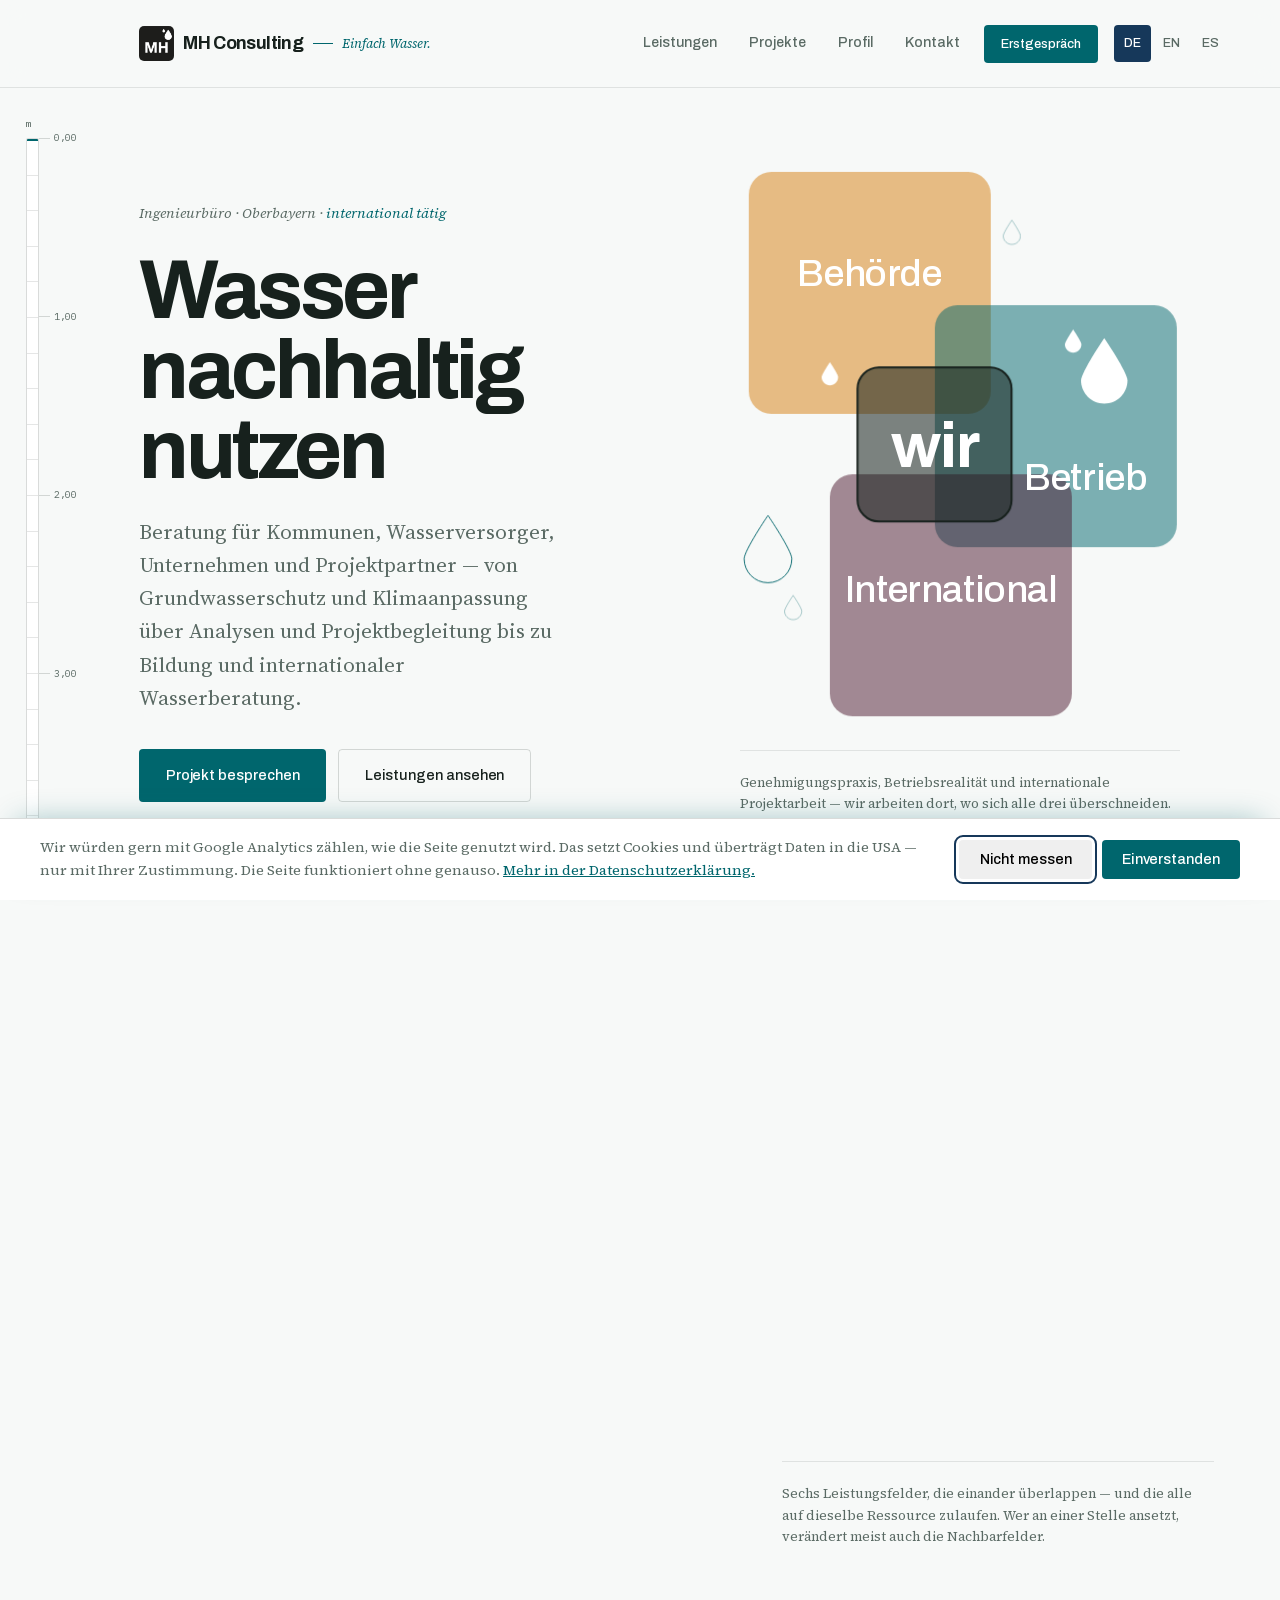
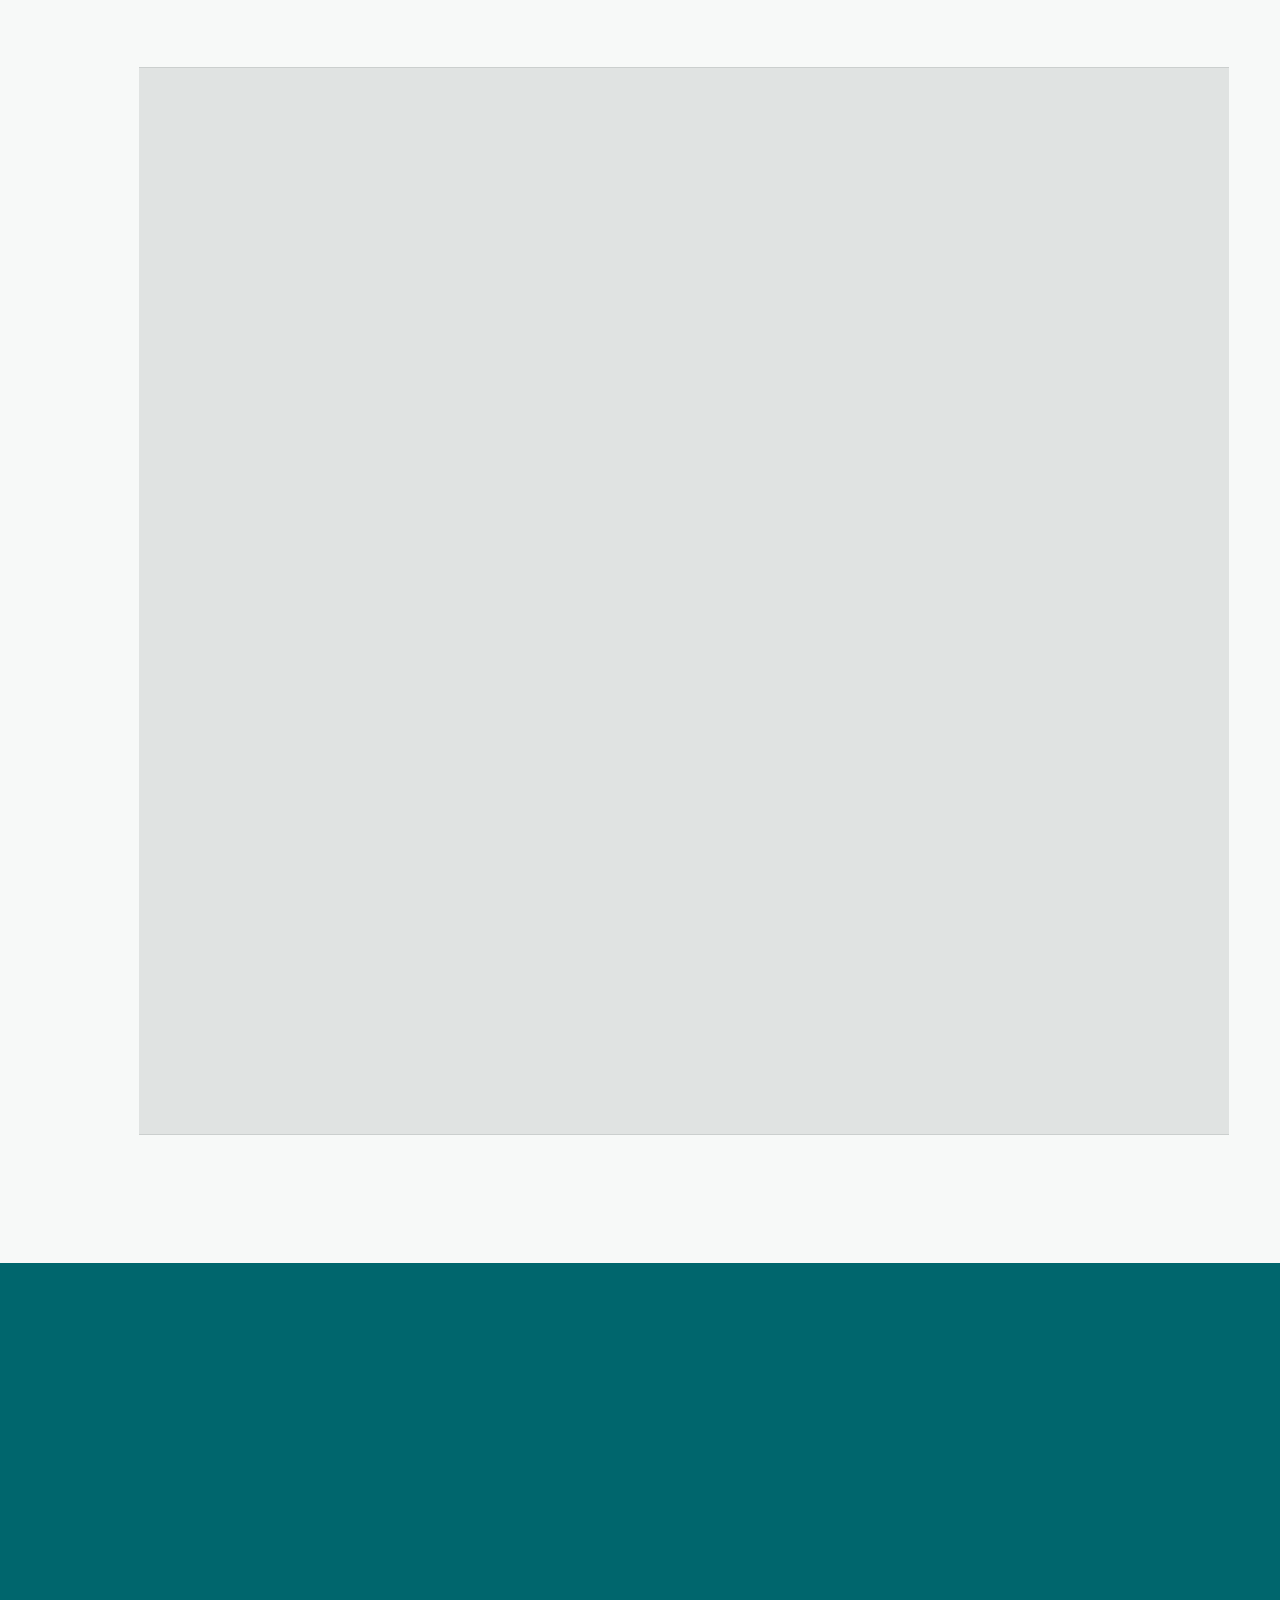
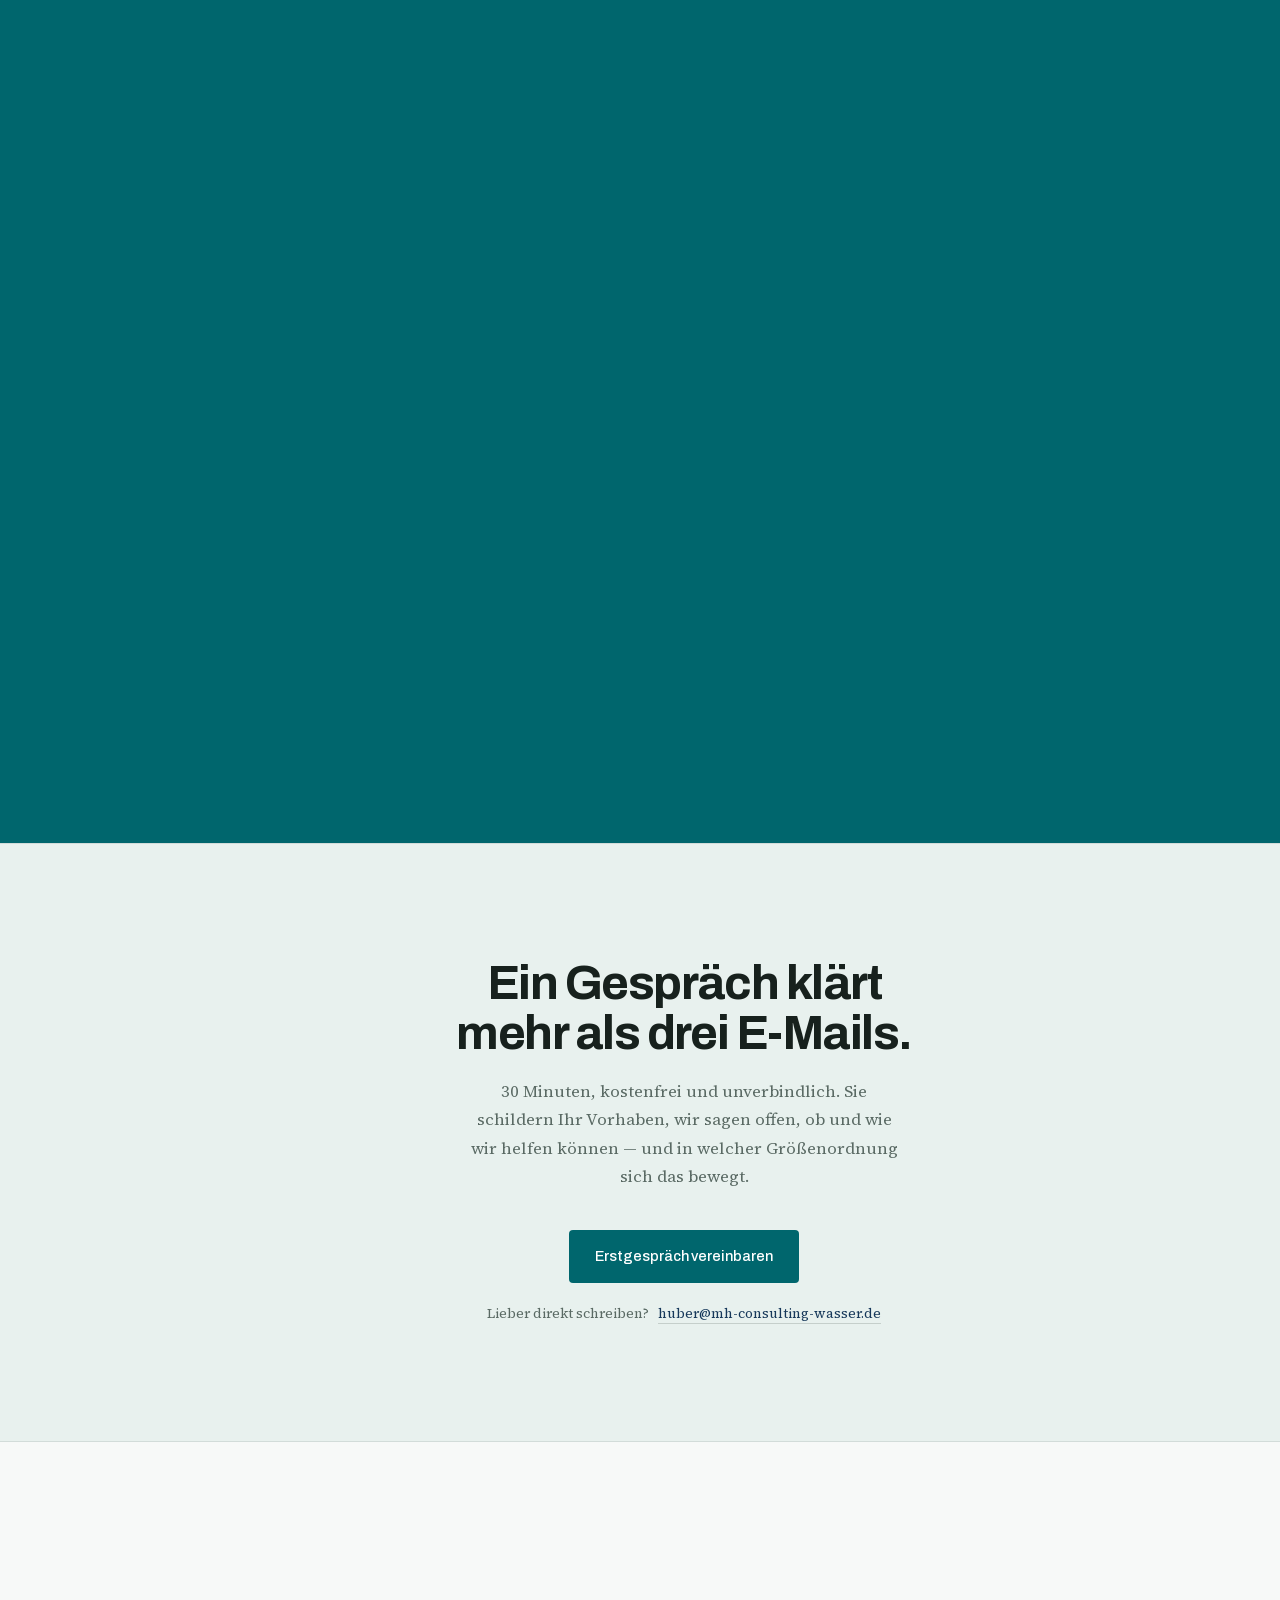
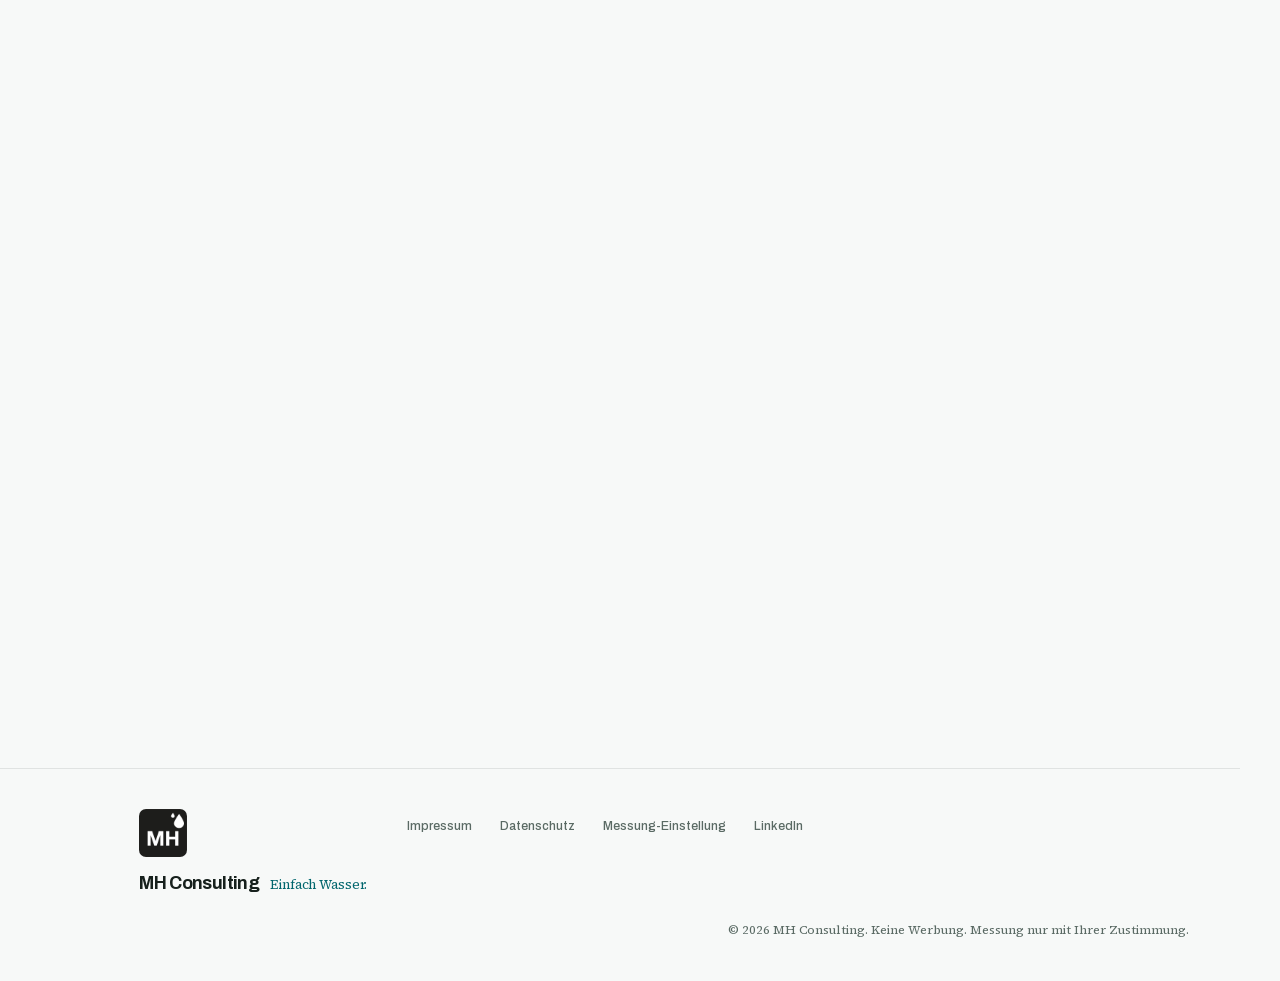
==== commit e20923f3: "Terminwahl laeuft ueber die eigene Mail statt ueber einen toten Link Der Knopf zeigte live auf cal.c" ====
--- a/index.html
+++ b/index.html
@@ -87,8 +87,24 @@
   },
   "knowsLanguage": ["de", "en", "es"],
   "areaServed": [
+    {"@type": "City", "name": "Rosenheim"},
+    {"@type": "AdministrativeArea", "name": "Oberbayern"},
+    {"@type": "State", "name": "Bayern"},
     {"@type": "Country", "name": "Deutschland"},
     {"@type": "Place", "name": "Lateinamerika"}
+  ],
+  "contactPoint": {
+    "@type": "ContactPoint",
+    "contactType": "Kundenkontakt",
+    "telephone": "+49 160 96672854",
+    "email": "huber@mh-consulting-wasser.de",
+    "availableLanguage": ["de", "en", "es"]
+  },
+  "knowsAbout": [
+    "Grundwasserschutz", "Wasserschutzgebiete", "Trinkwasserversorgung",
+    "Klimaanpassung", "Regenwassermanagement", "Wasserwiederverwendung",
+    "Machbarkeitsbewertung", "Fachkonzepte", "GIS-Analysen",
+    "Umweltbildung", "Technologietransfer", "Entwicklungszusammenarbeit"
   ],
   "telephone": "+49 160 96672854",
   "address": {
@@ -168,7 +184,7 @@
   <section class="hero">
     <div class="hero__text">
       <p class="eyebrow" data-i18n-html="hero.eyebrow">Ingenieurbüro · Oberbayern · <span class="eyebrow__intl">international tätig</span></p>
-      <h1 data-i18n-html="hero.h1">Wasser<br>nachhaltig<br>nutzen</h1>
+      <h1 data-i18n-html="hero.h1">Wasser <br>nachhaltig <br>nutzen</h1>
       <p class="standfirst" data-i18n="hero.lede">Beratung für Kommunen, Wasserversorger, Unternehmen und Projektpartner — von Grundwasserschutz und Klimaanpassung über Analysen und Projektbegleitung bis zu Bildung und internationaler Wasserberatung.</p>
       <div class="actions">
         <a class="btn btn--solid" href="#kontakt" data-opens-write data-i18n="hero.cta1">Projekt besprechen</a>
@@ -516,6 +532,16 @@
           </select>
         </div>
         <div class="field field--wide">
+          <label for="f-slot" data-i18n="frm.slot">Wann passt es Ihnen?</label>
+          <select id="f-slot" name="slot">
+            <option value="" data-i18n="frm.s0" selected>Keine Präferenz — schlagen Sie etwas vor</option>
+            <option value="vormittags" data-i18n="frm.s1">Vormittags (9–12 Uhr)</option>
+            <option value="mittags" data-i18n="frm.s2">Mittags (12–14 Uhr)</option>
+            <option value="nachmittags" data-i18n="frm.s3">Nachmittags (14–17 Uhr)</option>
+            <option value="spaet" data-i18n="frm.s4">Später Nachmittag (17–19 Uhr)</option>
+          </select>
+        </div>
+        <div class="field field--wide">
           <label for="f-msg" data-i18n="frm.msg">Worum geht es?</label>
           <textarea id="f-msg" name="message" rows="5" required></textarea>
         </div>
@@ -594,6 +620,16 @@
           <option value="sonstiges" data-i18n="frm.o7">Sonstiges</option>
         </select>
       </div>
+        <div class="field field--wide">
+          <label for="w-slot" data-i18n="frm.slot">Wann passt es Ihnen?</label>
+          <select id="w-slot" name="slot">
+            <option value="" data-i18n="frm.s0" selected>Keine Präferenz — schlagen Sie etwas vor</option>
+            <option value="vormittags" data-i18n="frm.s1">Vormittags (9–12 Uhr)</option>
+            <option value="mittags" data-i18n="frm.s2">Mittags (12–14 Uhr)</option>
+            <option value="nachmittags" data-i18n="frm.s3">Nachmittags (14–17 Uhr)</option>
+            <option value="spaet" data-i18n="frm.s4">Später Nachmittag (17–19 Uhr)</option>
+          </select>
+        </div>
       <div class="field field--wide">
         <label for="w-msg" data-i18n="frm.msg">Worum geht es?</label>
         <textarea id="w-msg" name="message" rows="5" required></textarea>
@@ -636,13 +672,16 @@
     </div>
 
     <div class="modal__foot">
-      <!-- PLATZHALTER: echten Cal.com-Link eintragen, sobald das Konto steht.
-           Bewusst ein ausgehender Link und keine Einbettung — eingebettet
-           wäre Cal.com ein Drittanbieter im Seitenkontext und bräuchte eine
-           Einwilligung. Verlinken braucht keine. -->
-      <a class="btn btn--solid" id="talk-book"
-         href="https://cal.com/xxxx/erstgespraech"
-         rel="noopener" target="_blank" data-i18n="talk.book">Termin auswählen</a>
+      <!-- Terminwahl über die eigene Mail statt über einen Buchungsdienst:
+           Der Knopf öffnet das Schreibfenster und springt auf das Feld mit
+           den Zeitfenstern. Der Vorschlag geht in die Nachricht ein.
+
+           Bewusst „Zeit vorschlagen" und nicht „Termin auswählen": Ohne
+           Kalenderanbindung kennen wir die freien Zeiten nicht, ein
+           verbindlicher Termin wäre also ein Versprechen, das die Seite
+           nicht halten kann. Wer echte Verfügbarkeit will, braucht einen
+           Buchungsdienst — siehe README. -->
+      <button class="btn btn--solid" id="talk-book" type="button" data-i18n="talk.book">Zeit vorschlagen</button>
       <button class="btn" id="talk-cta" type="button" data-i18n="talk.cta">Lieber schreiben</button>
       <p class="modal__hint">
         <span data-i18n="talk.alt">Oder direkt:</span>
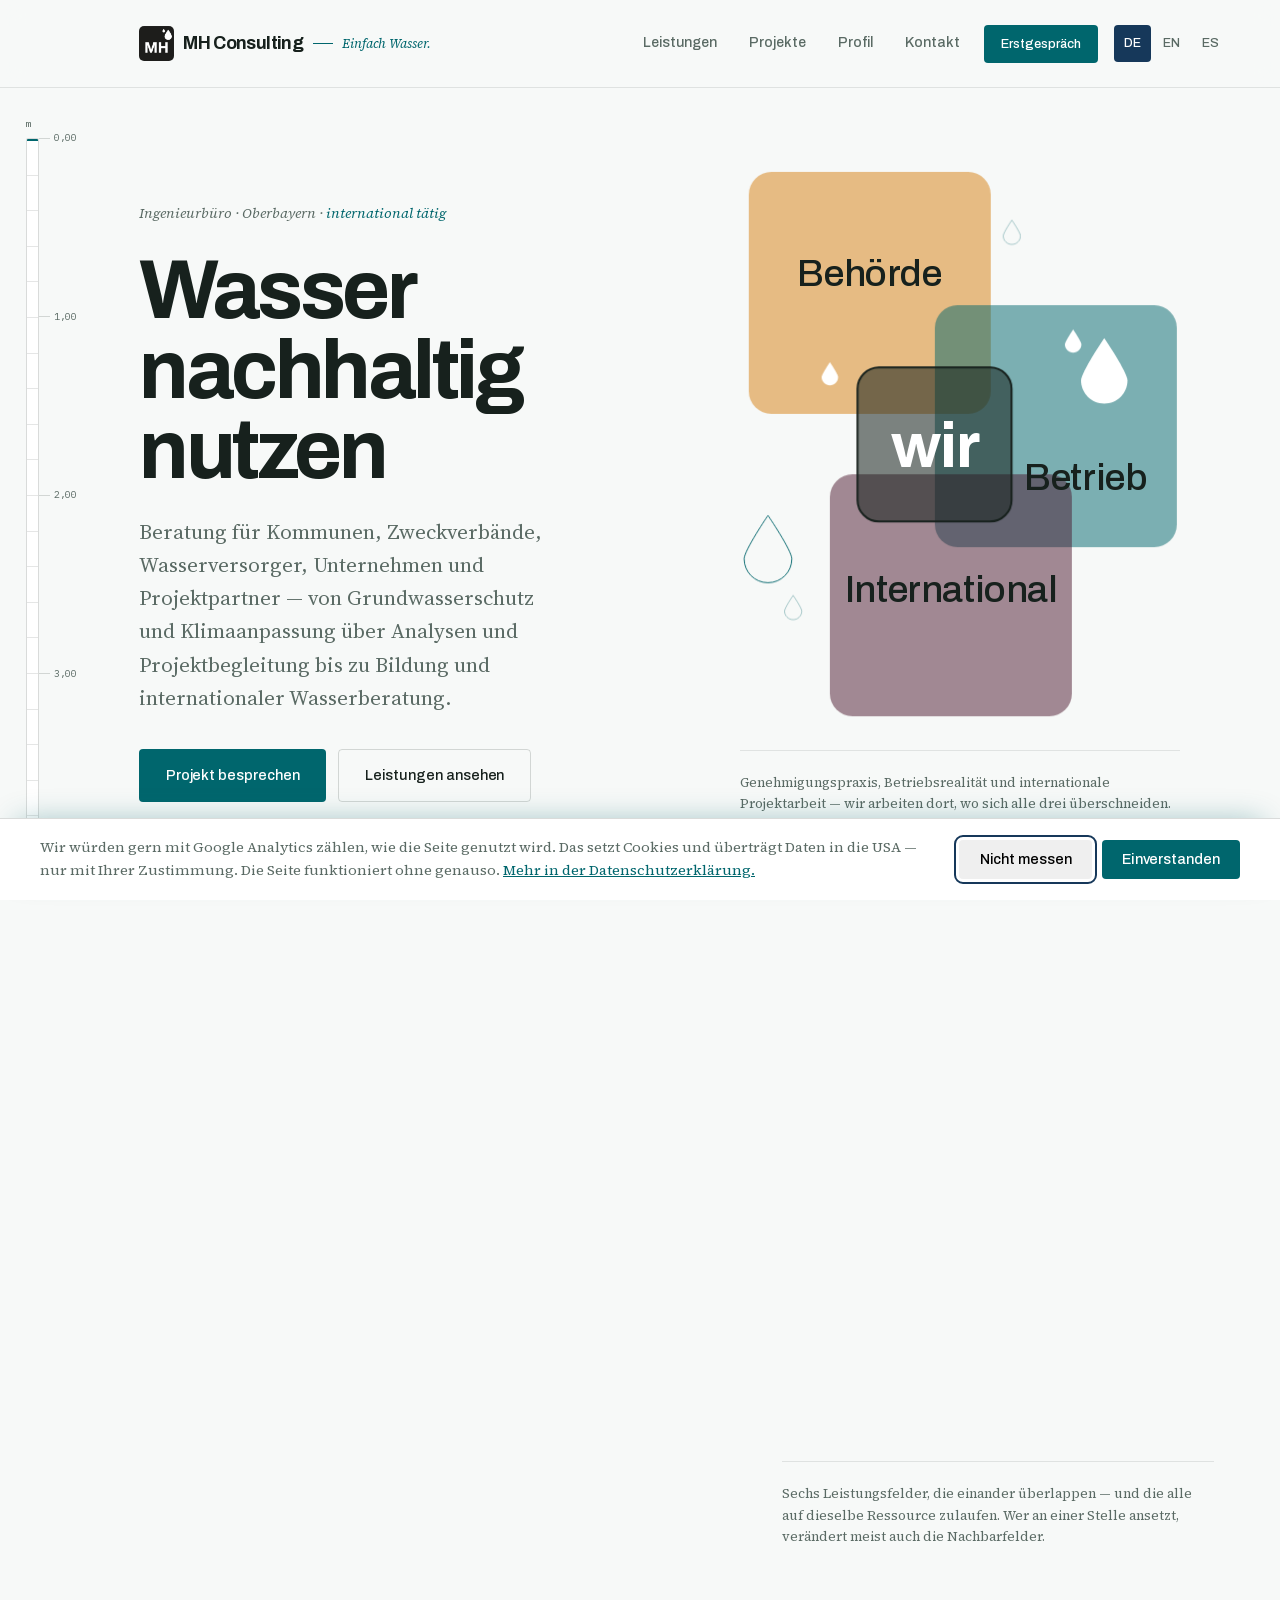
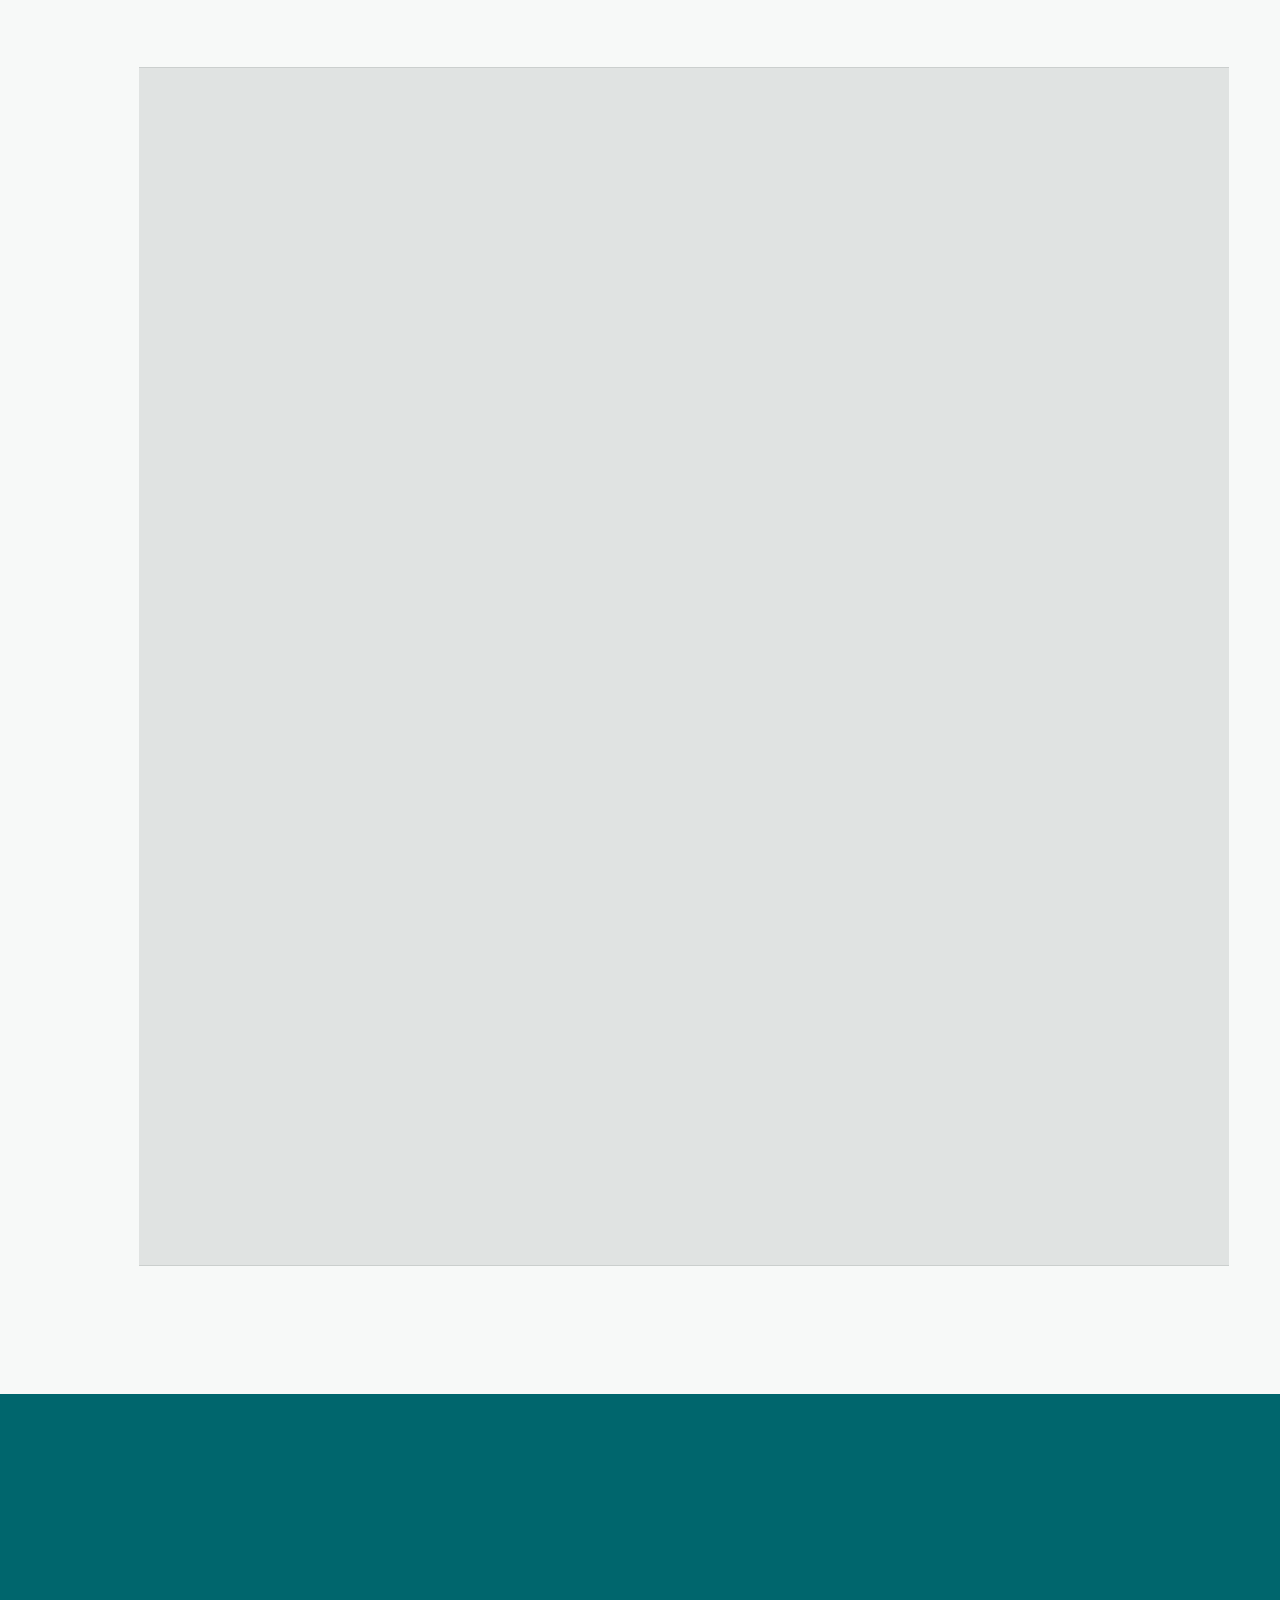
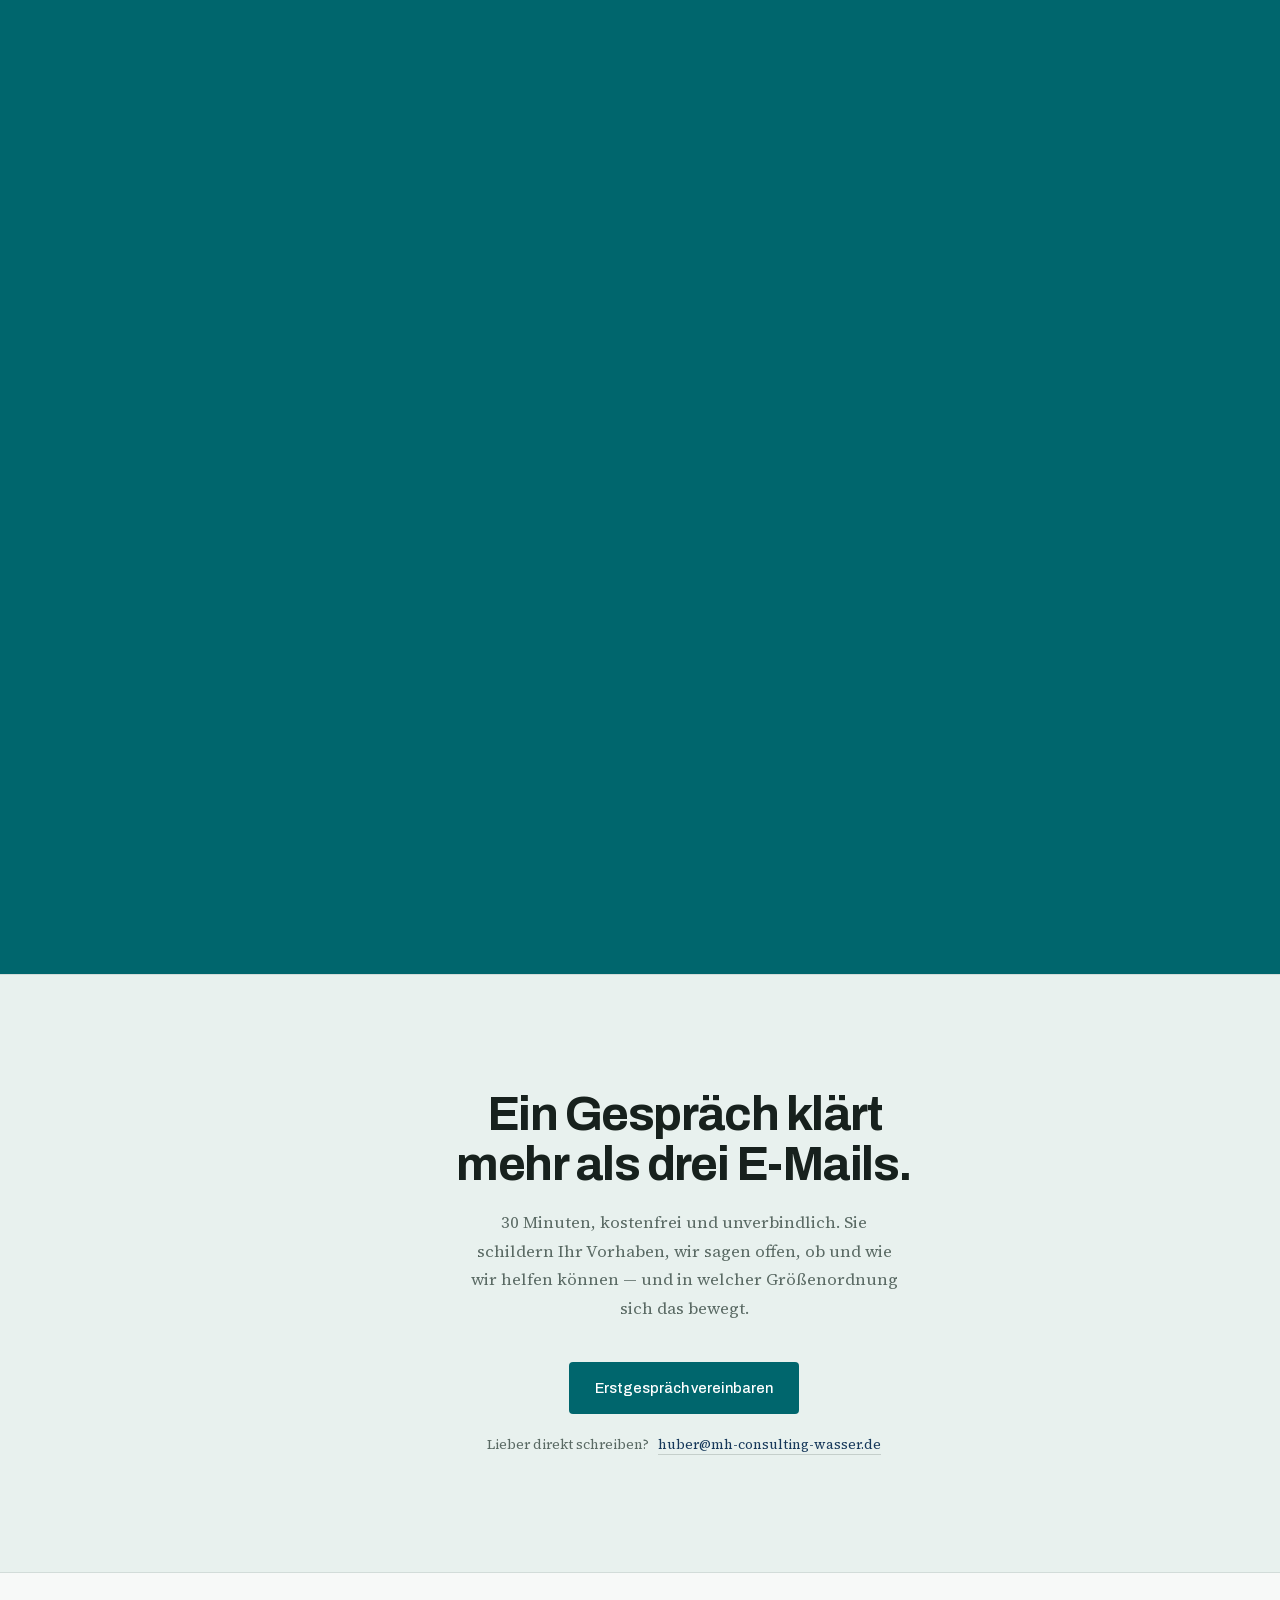
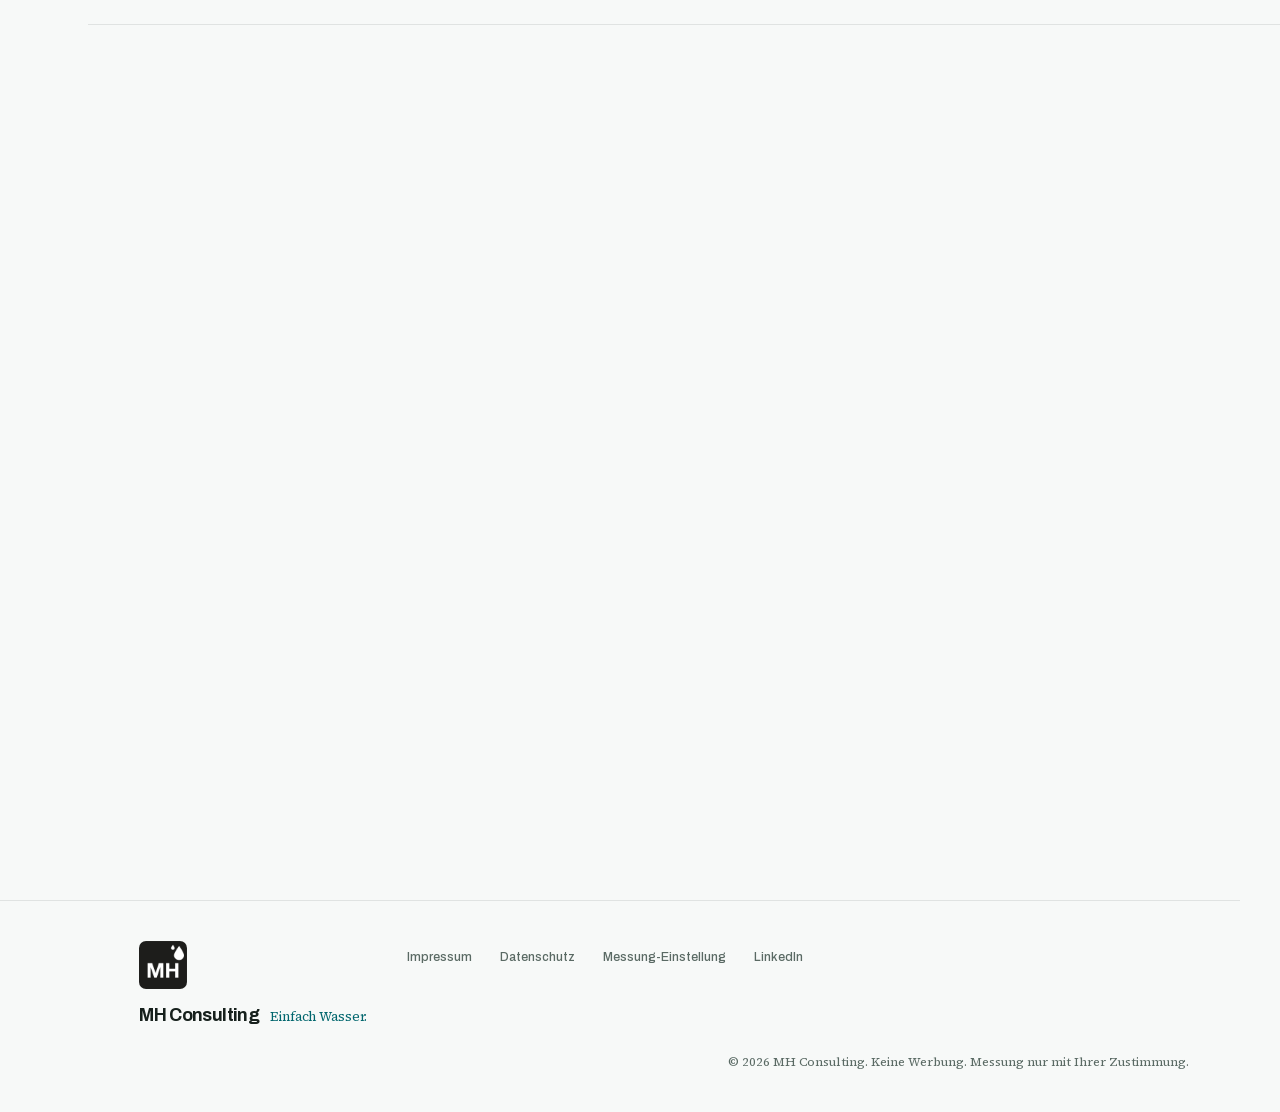
==== commit 5078b6ea: "Auftragsverarbeitung gebuendelt; Kontrastfehler im Hero-Diagramm behoben Datenschutz - Abschnitt 5 f" ====
--- a/index.html
+++ b/index.html
@@ -4,8 +4,7 @@
 <meta charset="utf-8">
 <meta name="viewport" content="width=device-width, initial-scale=1">
 <title data-i18n="meta.title">MH Consulting — Ingenieurbüro für Wasser & Umwelt | Rosenheim</title>
-<meta name="description" data-i18n-attr="content:meta.desc" content="MH Consulting berät Kommunen, Wasserversorger und Unternehmen rund um die Ressource Wasser: Grundwasserschutz, Klimaanpassung, Analysen, Projekte, Bildung.">
-<meta name="robots" content="noindex,nofollow"><!-- ENTFERNEN VOR DEM ECHTEN START -->
+<meta name="description" data-i18n-attr="content:meta.desc" content="Magdalena Huber, MH Consulting Rosenheim: Ingenieurbüro für Wasser und Umwelt — Grundwasserschutz, Wasserversorgung, Klimaanpassung, Analysen und Bildung.">
 <!-- Sicherheitsvorgaben als Meta-Angabe. GitHub Pages erlaubt keine
      eigenen HTTP-Kopfzeilen, deshalb hier — wirkt für alles, was das
      Dokument selbst nachlädt.
@@ -71,62 +70,212 @@
 <script type="application/ld+json">
 {
   "@context": "https://schema.org",
-  "@type": "ProfessionalService",
-  "@id": "https://mh-consulting-wasser.de/#organisation",
-  "name": "MH Consulting",
-  "description": "Beratung rund um die Ressource Wasser: Grundwasserschutz und Wasserversorgung, Klimaanpassung, Analysen und Fachkonzepte, Projektbegleitung, Bildung sowie internationale Wasserberatung.",
-  "url": "https://mh-consulting-wasser.de/",
-  "email": "huber@mh-consulting-wasser.de",
-  "image": "https://mh-consulting-wasser.de/assets/img/og.jpg",
-  "logo": "https://mh-consulting-wasser.de/assets/img/logo.png",
-  "founder": {
-    "@type": "Person",
-    "name": "Magdalena Huber",
-    "jobTitle": "M.Sc. Umweltingenieurwesen",
-    "sameAs": ["https://www.linkedin.com/in/magdalenahuber/"]
-  },
-  "knowsLanguage": ["de", "en", "es"],
-  "areaServed": [
-    {"@type": "City", "name": "Rosenheim"},
-    {"@type": "AdministrativeArea", "name": "Oberbayern"},
-    {"@type": "State", "name": "Bayern"},
-    {"@type": "Country", "name": "Deutschland"},
-    {"@type": "Place", "name": "Lateinamerika"}
-  ],
-  "contactPoint": {
-    "@type": "ContactPoint",
-    "contactType": "Kundenkontakt",
-    "telephone": "+49 160 96672854",
-    "email": "huber@mh-consulting-wasser.de",
-    "availableLanguage": ["de", "en", "es"]
-  },
-  "knowsAbout": [
-    "Grundwasserschutz", "Wasserschutzgebiete", "Trinkwasserversorgung",
-    "Klimaanpassung", "Regenwassermanagement", "Wasserwiederverwendung",
-    "Machbarkeitsbewertung", "Fachkonzepte", "GIS-Analysen",
-    "Umweltbildung", "Technologietransfer", "Entwicklungszusammenarbeit"
-  ],
-  "telephone": "+49 160 96672854",
-  "address": {
-    "@type": "PostalAddress",
-    "streetAddress": "Illerstraße 24a",
-    "postalCode": "83022",
-    "addressLocality": "Rosenheim",
-    "addressRegion": "Bayern",
-    "addressCountry": "DE"
-  },
-  "hasOfferCatalog": {
-    "@type": "OfferCatalog",
-    "name": "Leistungen",
-    "itemListElement": [
-      {"@type": "Offer", "itemOffered": {"@type": "Service", "name": "Grundwasserschutz & Wasserversorgung"}},
-      {"@type": "Offer", "itemOffered": {"@type": "Service", "name": "Klimaanpassung & nachhaltiges Wassermanagement"}},
-      {"@type": "Offer", "itemOffered": {"@type": "Service", "name": "Analysen, Fachkonzepte & technische Bewertung"}},
-      {"@type": "Offer", "itemOffered": {"@type": "Service", "name": "Projektbegleitung, Beratung & Wissenstransfer"}},
-      {"@type": "Offer", "itemOffered": {"@type": "Service", "name": "Bildung, Workshops & Wissenstransfer"}},
-      {"@type": "Offer", "itemOffered": {"@type": "Service", "name": "Internationale Wasserberatung & Technologietransfer"}}
-    ]
-  }
+  "@graph": [
+    {
+      "@type": "ProfessionalService",
+      "@id": "https://mh-consulting-wasser.de/#organisation",
+      "name": "MH Consulting",
+      "description": "Beratung rund um die Ressource Wasser: Grundwasserschutz und Wasserversorgung, Klimaanpassung, Analysen und Fachkonzepte, Projektbegleitung, Bildung sowie internationale Wasserberatung.",
+      "url": "https://mh-consulting-wasser.de/",
+      "email": "huber@mh-consulting-wasser.de",
+      "image": "https://mh-consulting-wasser.de/assets/img/og.jpg",
+      "logo": "https://mh-consulting-wasser.de/assets/img/logo.png",
+      "founder": {
+        "@id": "https://mh-consulting-wasser.de/#magdalena-huber"
+      },
+      "knowsLanguage": [
+        "de",
+        "en",
+        "es"
+      ],
+      "areaServed": [
+        {
+          "@type": "City",
+          "name": "Rosenheim"
+        },
+        {
+          "@type": "AdministrativeArea",
+          "name": "Oberbayern"
+        },
+        {
+          "@type": "State",
+          "name": "Bayern"
+        },
+        {
+          "@type": "Country",
+          "name": "Deutschland"
+        },
+        {
+          "@type": "Place",
+          "name": "Lateinamerika"
+        }
+      ],
+      "contactPoint": {
+        "@type": "ContactPoint",
+        "contactType": "Kundenkontakt",
+        "telephone": "+49 160 96672854",
+        "email": "huber@mh-consulting-wasser.de",
+        "availableLanguage": [
+          "de",
+          "en",
+          "es"
+        ]
+      },
+      "knowsAbout": [
+        "Grundwasserschutz",
+        "Wasserschutzgebiete",
+        "Trinkwasserversorgung",
+        "Hydrologische Auswertung",
+        "Wasserrechtliche Verfahren",
+        "Gutachten und Stellungnahmen",
+        "Klimaanpassung",
+        "Regenwassermanagement",
+        "Wasserwiederverwendung",
+        "Renaturierung",
+        "Netzanalyse",
+        "Wasserverluste",
+        "Monitoring",
+        "Machbarkeitsbewertung",
+        "Fachkonzepte",
+        "GIS-Analysen",
+        "Fördermittelberatung",
+        "Förderanträge",
+        "Umweltbildung",
+        "Technologietransfer",
+        "Entwicklungszusammenarbeit",
+        "WASH"
+      ],
+      "geo": {
+        "@type": "GeoCoordinates",
+        "latitude": 47.8561,
+        "longitude": 12.1289
+      },
+      "telephone": "+49 160 96672854",
+      "address": {
+        "@type": "PostalAddress",
+        "streetAddress": "Illerstraße 24a",
+        "postalCode": "83022",
+        "addressLocality": "Rosenheim",
+        "addressRegion": "Bayern",
+        "addressCountry": "DE"
+      },
+      "hasOfferCatalog": {
+        "@type": "OfferCatalog",
+        "name": "Leistungen",
+        "itemListElement": [
+          {
+            "@type": "Offer",
+            "itemOffered": {
+              "@type": "Service",
+              "name": "Grundwasserschutz & Wasserversorgung"
+            }
+          },
+          {
+            "@type": "Offer",
+            "itemOffered": {
+              "@type": "Service",
+              "name": "Klimaanpassung & nachhaltiges Wassermanagement"
+            }
+          },
+          {
+            "@type": "Offer",
+            "itemOffered": {
+              "@type": "Service",
+              "name": "Analysen, Fachkonzepte & technische Bewertung"
+            }
+          },
+          {
+            "@type": "Offer",
+            "itemOffered": {
+              "@type": "Service",
+              "name": "Projektbegleitung, Beratung & Wissenstransfer"
+            }
+          },
+          {
+            "@type": "Offer",
+            "itemOffered": {
+              "@type": "Service",
+              "name": "Bildung, Workshops & Wissenstransfer"
+            }
+          },
+          {
+            "@type": "Offer",
+            "itemOffered": {
+              "@type": "Service",
+              "name": "Internationale Wasserberatung & Technologietransfer"
+            }
+          }
+        ]
+      },
+      "employee": {
+        "@id": "https://mh-consulting-wasser.de/#magdalena-huber"
+      }
+    },
+    {
+      "@type": "Person",
+      "@id": "https://mh-consulting-wasser.de/#magdalena-huber",
+      "name": "Magdalena Huber",
+      "givenName": "Magdalena",
+      "familyName": "Huber",
+      "jobTitle": "M.Sc. Umweltingenieurwesen",
+      "description": "Magdalena Huber ist Umweltingenieurin und Inhaberin von MH Consulting in Rosenheim. Sie berät Kommunen, Zweckverbände und Wasserversorger zu Grundwasserschutz, Wasserversorgung, Klimaanpassung und internationaler Wasserberatung.",
+      "image": "https://mh-consulting-wasser.de/assets/img/portrait.jpg",
+      "url": "https://mh-consulting-wasser.de/#profil",
+      "worksFor": {
+        "@id": "https://mh-consulting-wasser.de/#organisation"
+      },
+      "knowsLanguage": [
+        "de",
+        "en",
+        "es"
+      ],
+      "address": {
+        "@type": "PostalAddress",
+        "streetAddress": "Illerstraße 24a",
+        "postalCode": "83022",
+        "addressLocality": "Rosenheim",
+        "addressRegion": "Bayern",
+        "addressCountry": "DE"
+      },
+      "alumniOf": [
+        {
+          "@type": "CollegeOrUniversity",
+          "name": "Chalmers University of Technology, Göteborg"
+        },
+        {
+          "@type": "CollegeOrUniversity",
+          "name": "Technische Universität Braunschweig"
+        }
+      ],
+      "sameAs": [
+        "https://www.linkedin.com/in/magdalenahuber/"
+      ],
+      "knowsAbout": [
+        "Grundwasserschutz",
+        "Wasserschutzgebiete",
+        "Trinkwasserversorgung",
+        "Hydrologische Auswertung",
+        "Wasserrechtliche Verfahren",
+        "Gutachten und Stellungnahmen",
+        "Klimaanpassung",
+        "Regenwassermanagement",
+        "Wasserwiederverwendung",
+        "Renaturierung",
+        "Netzanalyse",
+        "Wasserverluste",
+        "Monitoring",
+        "Machbarkeitsbewertung",
+        "Fachkonzepte",
+        "GIS-Analysen",
+        "Fördermittelberatung",
+        "Förderanträge",
+        "Umweltbildung",
+        "Technologietransfer",
+        "Entwicklungszusammenarbeit",
+        "WASH"
+      ]
+    }
+  ]
 }
 </script>
 </head>
@@ -185,7 +334,7 @@
     <div class="hero__text">
       <p class="eyebrow" data-i18n-html="hero.eyebrow">Ingenieurbüro · Oberbayern · <span class="eyebrow__intl">international tätig</span></p>
       <h1 data-i18n-html="hero.h1">Wasser <br>nachhaltig <br>nutzen</h1>
-      <p class="standfirst" data-i18n="hero.lede">Beratung für Kommunen, Wasserversorger, Unternehmen und Projektpartner — von Grundwasserschutz und Klimaanpassung über Analysen und Projektbegleitung bis zu Bildung und internationaler Wasserberatung.</p>
+      <p class="standfirst" data-i18n="hero.lede">Beratung für Kommunen, Zweckverbände, Wasserversorger, Unternehmen und Projektpartner — von Grundwasserschutz und Klimaanpassung über Analysen und Projektbegleitung bis zu Bildung und internationaler Wasserberatung.</p>
       <div class="actions">
         <a class="btn btn--solid" href="#kontakt" data-opens-write data-i18n="hero.cta1">Projekt besprechen</a>
         <a class="btn btn--ghost" href="#leistungen" data-i18n="hero.cta2">Leistungen ansehen</a>
@@ -290,7 +439,7 @@
       <li class="card">
         <span class="card__tick" aria-hidden="true"></span>
         <h3 data-i18n="svc.1t">Grundwasserschutz &amp; Wasserversorgung</h3>
-        <p data-i18n="svc.1d">Sichere Wasserversorgung beginnt beim Schutz der Ressource. Ich unterstütze bei wasserwirtschaftlichen Fragestellungen von der Bestandsaufnahme bis zur fachlichen Bewertung.</p>
+        <p data-i18n="svc.1d">Sichere Wasserversorgung beginnt beim Schutz der Ressource. Ich unterstütze bei wasserwirtschaftlichen Fragestellungen von der hydrologischen Auswertung über die fachliche Bewertung bis zur Begleitung wasserrechtlicher Verfahren — einschließlich Gutachten und Stellungnahmen im Genehmigungsverfahren.</p>
         <ul class="tags">
           <li data-i18n="svc.1a">Grundwasserschutz</li><li data-i18n="svc.1b">Wasserschutzgebiete</li><li data-i18n="svc.1c">Trinkwasserversorgung</li>
         </ul>
@@ -301,7 +450,7 @@
       <li class="card">
         <span class="card__tick" aria-hidden="true"></span>
         <h3 data-i18n="svc.2t">Klimaanpassung &amp; nachhaltiges Wassermanagement</h3>
-        <p data-i18n="svc.2d">Trockenperioden, Starkregen und steigender Nutzungsdruck erfordern einen neuen Umgang mit Wasser. Gemeinsam werden Maßnahmen entwickelt, die Wasser effizienter nutzen und Systeme widerstandsfähiger machen.</p>
+        <p data-i18n="svc.2d">Trockenperioden, Starkregen und steigender Nutzungsdruck erfordern einen neuen Umgang mit Wasser. Gemeinsam werden Maßnahmen entwickelt, die Wasser effizienter nutzen und Systeme widerstandsfähiger machen — vom Regenwassermanagement bis zur Renaturierung von Gewässern.</p>
         <ul class="tags">
           <li data-i18n="svc.2a">Wassereinsparung</li><li data-i18n="svc.2b">Regenwassermanagement</li><li data-i18n="svc.2c">Wasserwiederverwendung</li>
         </ul>
@@ -312,7 +461,7 @@
       <li class="card">
         <span class="card__tick" aria-hidden="true"></span>
         <h3 data-i18n="svc.3t">Analysen, Fachkonzepte &amp; technische Bewertung</h3>
-        <p data-i18n="svc.3d">Nicht jede technisch mögliche Lösung ist auch langfristig sinnvoll. MH Consulting unterstützt dabei, unterschiedliche Optionen strukturiert zu vergleichen und fundierte Entscheidungen zu treffen.</p>
+        <p data-i18n="svc.3d">Nicht jede technisch mögliche Lösung ist auch langfristig sinnvoll. MH Consulting unterstützt dabei, unterschiedliche Optionen strukturiert zu vergleichen und fundierte Entscheidungen zu treffen — von der Netzanalyse und der Bewertung von Wasserverlusten bis zum Aufbau eines belastbaren Monitorings.</p>
         <ul class="tags">
           <li data-i18n="svc.3a">Machbarkeitsbewertung</li><li data-i18n="svc.3b">Fachkonzepte</li><li data-i18n="svc.3c">GIS-Analysen</li>
         </ul>
@@ -323,7 +472,7 @@
       <li class="card">
         <span class="card__tick" aria-hidden="true"></span>
         <h3 data-i18n="svc.4t">Projektbegleitung, Beratung &amp; Wissenstransfer</h3>
-        <p data-i18n="svc.4d">Von einer guten Idee bis zur Umsetzung müssen viele Beteiligte zusammengebracht werden. Ich unterstütze Projekte fachlich, organisatorisch und an den Schnittstellen zwischen Technik, Verwaltung und Betrieb.</p>
+        <p data-i18n="svc.4d">Von einer guten Idee bis zur Umsetzung müssen viele Beteiligte zusammengebracht werden. Ich unterstütze Projekte fachlich, organisatorisch und an den Schnittstellen zwischen Technik, Verwaltung und Betrieb — einschließlich der Suche nach passenden Fördermitteln und der Vorbereitung von Förderanträgen.</p>
         <ul class="tags">
           <li data-i18n="svc.4a">Projektleitung</li><li data-i18n="svc.4b">Koordination</li><li data-i18n="svc.4c">Dokumentation</li>
         </ul>
@@ -345,7 +494,7 @@
       <li class="card">
         <span class="card__tick" aria-hidden="true"></span>
         <h3 data-i18n="svc.6t">Internationale Wasserberatung &amp; Technologietransfer</h3>
-        <p data-i18n="svc.6d">Wasserwirtschaftliche Lösungen lassen sich nicht eins zu eins von einem Land auf ein anderes übertragen. Entscheidend ist, ob eine Technologie unter den jeweiligen lokalen Bedingungen tatsächlich funktioniert und langfristig betrieben werden kann.</p>
+        <p data-i18n="svc.6d">Wasserwirtschaftliche Lösungen lassen sich nicht eins zu eins von einem Land auf ein anderes übertragen. Entscheidend ist, ob eine Technologie unter den jeweiligen lokalen Bedingungen tatsächlich funktioniert und langfristig betrieben werden kann — etwa in WASH-Vorhaben der Entwicklungszusammenarbeit.</p>
         <ul class="tags">
           <li data-i18n="svc.6a">Entwicklungszusammenarbeit</li><li data-i18n="svc.6b">Technologietransfer</li><li data-i18n="svc.6c">Lateinamerika</li>
         </ul>
@@ -357,7 +506,10 @@
   </section>
 
   <!-- ── PROJEKTE ───────────────────────────────────────── -->
-  <section id="projekte" class="band band--dark">
+  <!-- data-nosnippet: solange hier Platzhalter stehen, darf Google den
+     Abschnitt nicht als Suchergebnis-Textausschnitt verwenden.
+     ENTFERNEN, sobald echte Referenzen eingetragen sind. -->
+  <section id="projekte" class="band band--dark" data-nosnippet>
     <div class="band__head band__head--center">
       <h2 data-i18n="prj.h2">Ausgewählte Referenzen</h2>
       <p class="band__lede" data-i18n="prj.lede">[PLATZHALTER — Einleitungssatz ergänzen, sobald echte Referenzen feststehen.]</p>
--- a/assets/css/style.css
+++ b/assets/css/style.css
@@ -501,7 +501,15 @@
    4,5:1 aus WCAG AA. Wer hier später Lesbarkeit nachrüsten will, hat drei
    Hebel: dunklere Farbtoken, höhere Deckkraft, oder Schrift in --ink. */
 .venn--work .venn__c{ fill-opacity:.5; stroke:none; }
-.venn--work .venn__labels text{ font-size:60px; fill:var(--white); }
+/* Beschriftungen der Lappen in --ink, NICHT in Weiß. Gemessen auf den
+   Flächen bei 50 % Deckkraft:
+     Behörde       Weiß 1,76:1  gegen --ink 9,36:1
+     Betrieb       Weiß 2,42:1  gegen --ink 6,82:1
+     International Weiß 3,23:1  gegen --ink 5,11:1
+   Bei 60 px gilt die Schwelle für große Schrift (3:1) — zwei der drei
+   fielen mit Weiß durch. Die Mitte ist der umgekehrte Fall: Der dunkle
+   Chip trägt Weiß mit 11,75:1, --ink käme dort auf 1,41:1. */
+.venn--work .venn__labels text{ font-size:60px; fill:var(--ink); }
 .venn--work .venn__core text{ font-size:100px; fill:var(--white); letter-spacing:-.02em; }
 
 .venn__chip{
@@ -1112,6 +1120,16 @@
 .legal{ max-width:min(70ch,100%); margin-inline:auto; padding:clamp(3.5rem,8vw,6rem) var(--pad) 5rem; }
 .legal h1{ font-size:clamp(2.2rem,1.5rem + 2.4vw,3rem); margin-bottom:1.8rem; }
 .legal h2{ font-size:1.2rem; margin:3rem 0 .9rem; }
+/* Übersicht der Auftragsverarbeiter. Schmale Spalten mit langen Namen —
+   deshalb darf die Tabelle waagerecht scrollen statt die Seite zu sprengen. */
+.legal .proc{ overflow-x:auto; margin:1.2rem 0 .8rem; }
+.legal .proc table{ border-collapse:collapse; width:100%; min-width:34rem; }
+.legal .proc th, .legal .proc td{
+  text-align:left; vertical-align:top; padding:.55rem .8rem .55rem 0;
+  border-bottom:1px solid var(--line); font-size:.88rem; line-height:1.5;
+}
+.legal .proc th{ font-family:var(--sans); font-weight:500; font-size:.8rem; color:var(--muted); }
+
 .legal h3{ font-size:.7rem; font-weight:500; letter-spacing:0;
            color:var(--navy); margin:2rem 0 .5rem; }
 .legal p, .legal li{ font-size:.97rem; color:var(--muted); }
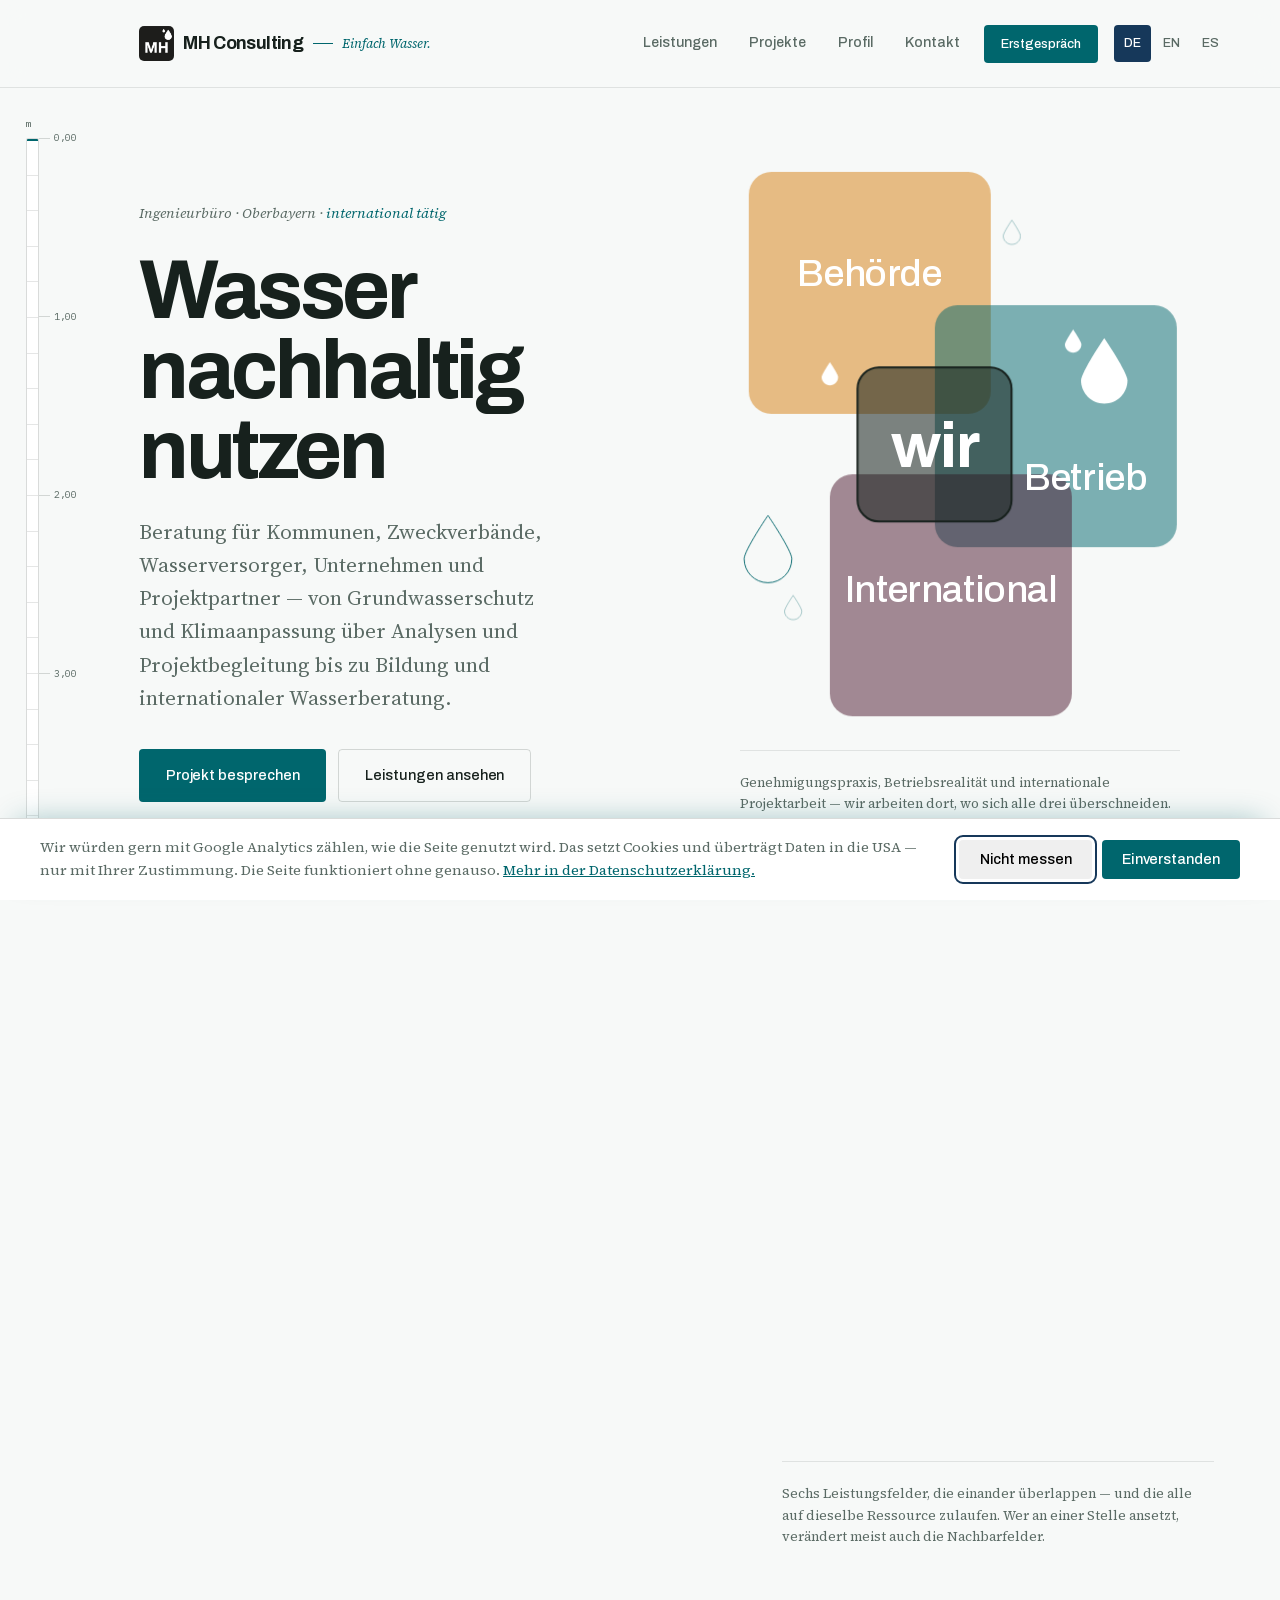
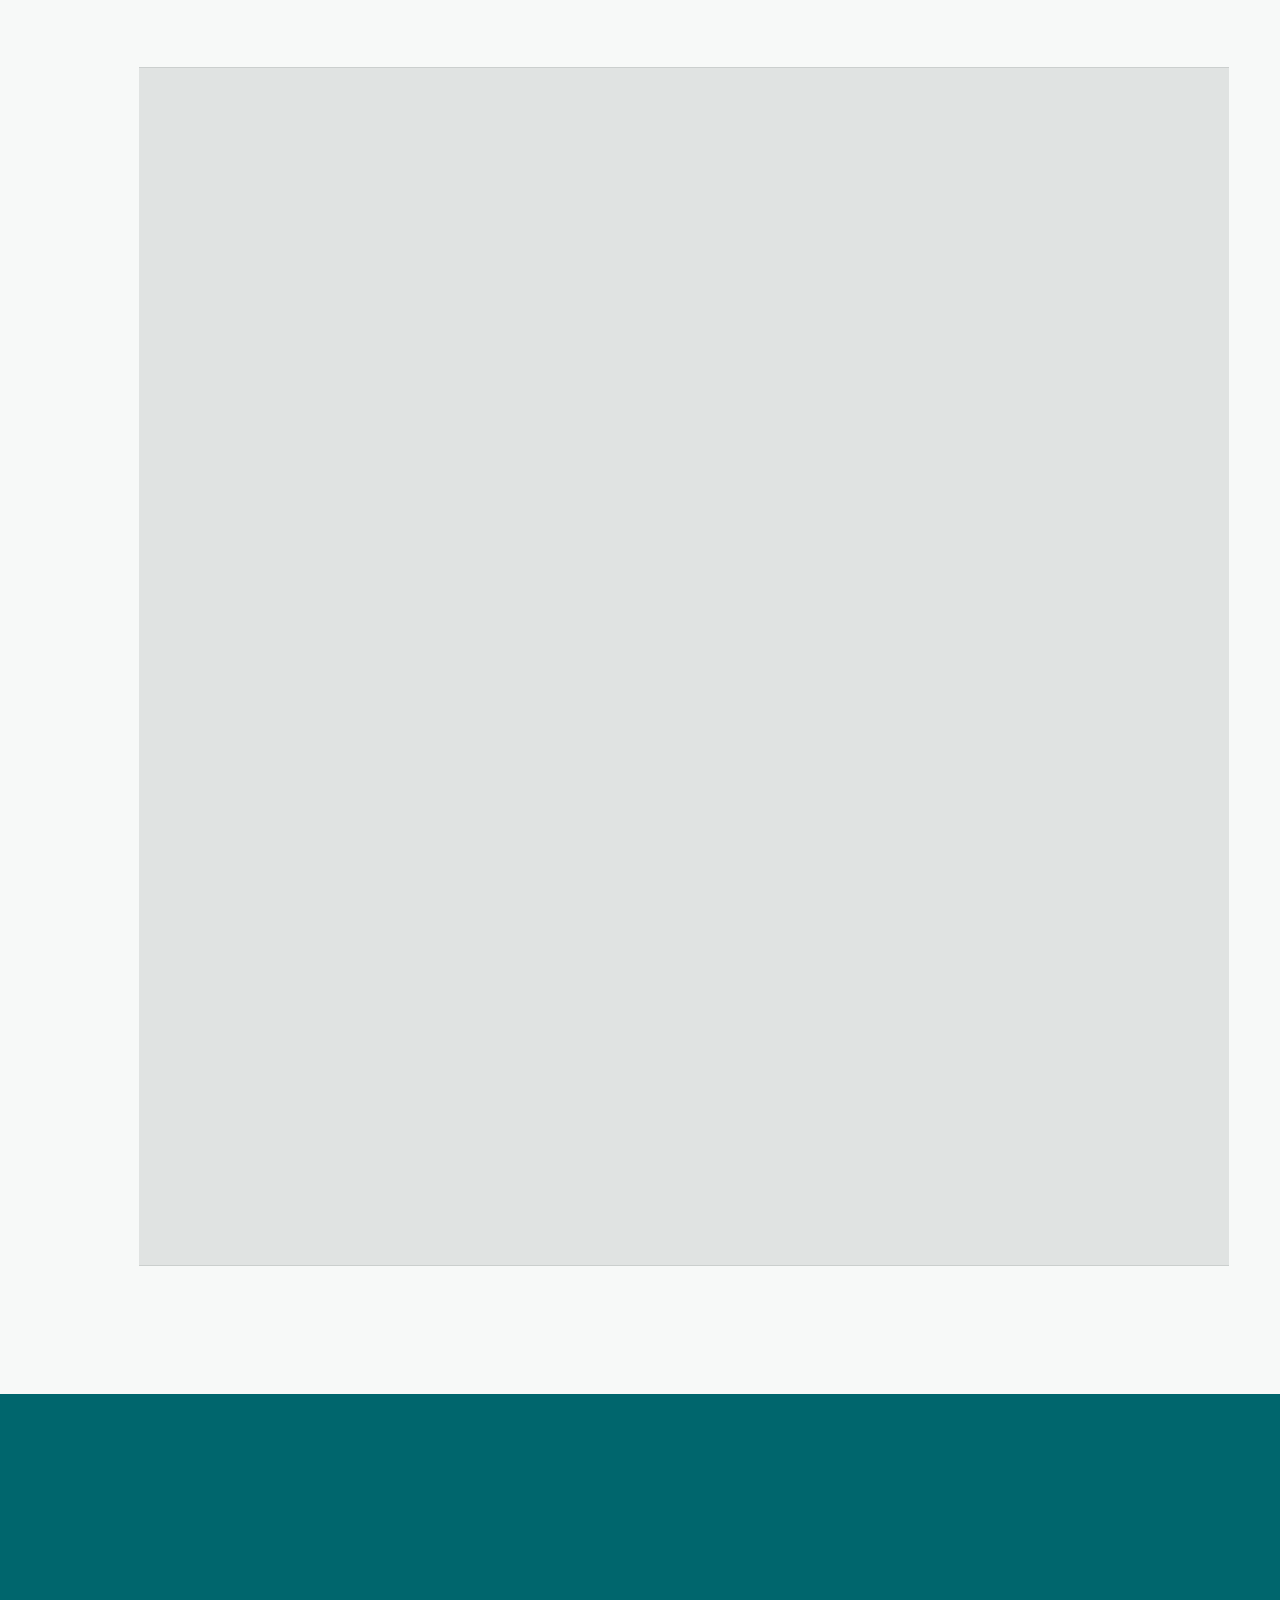
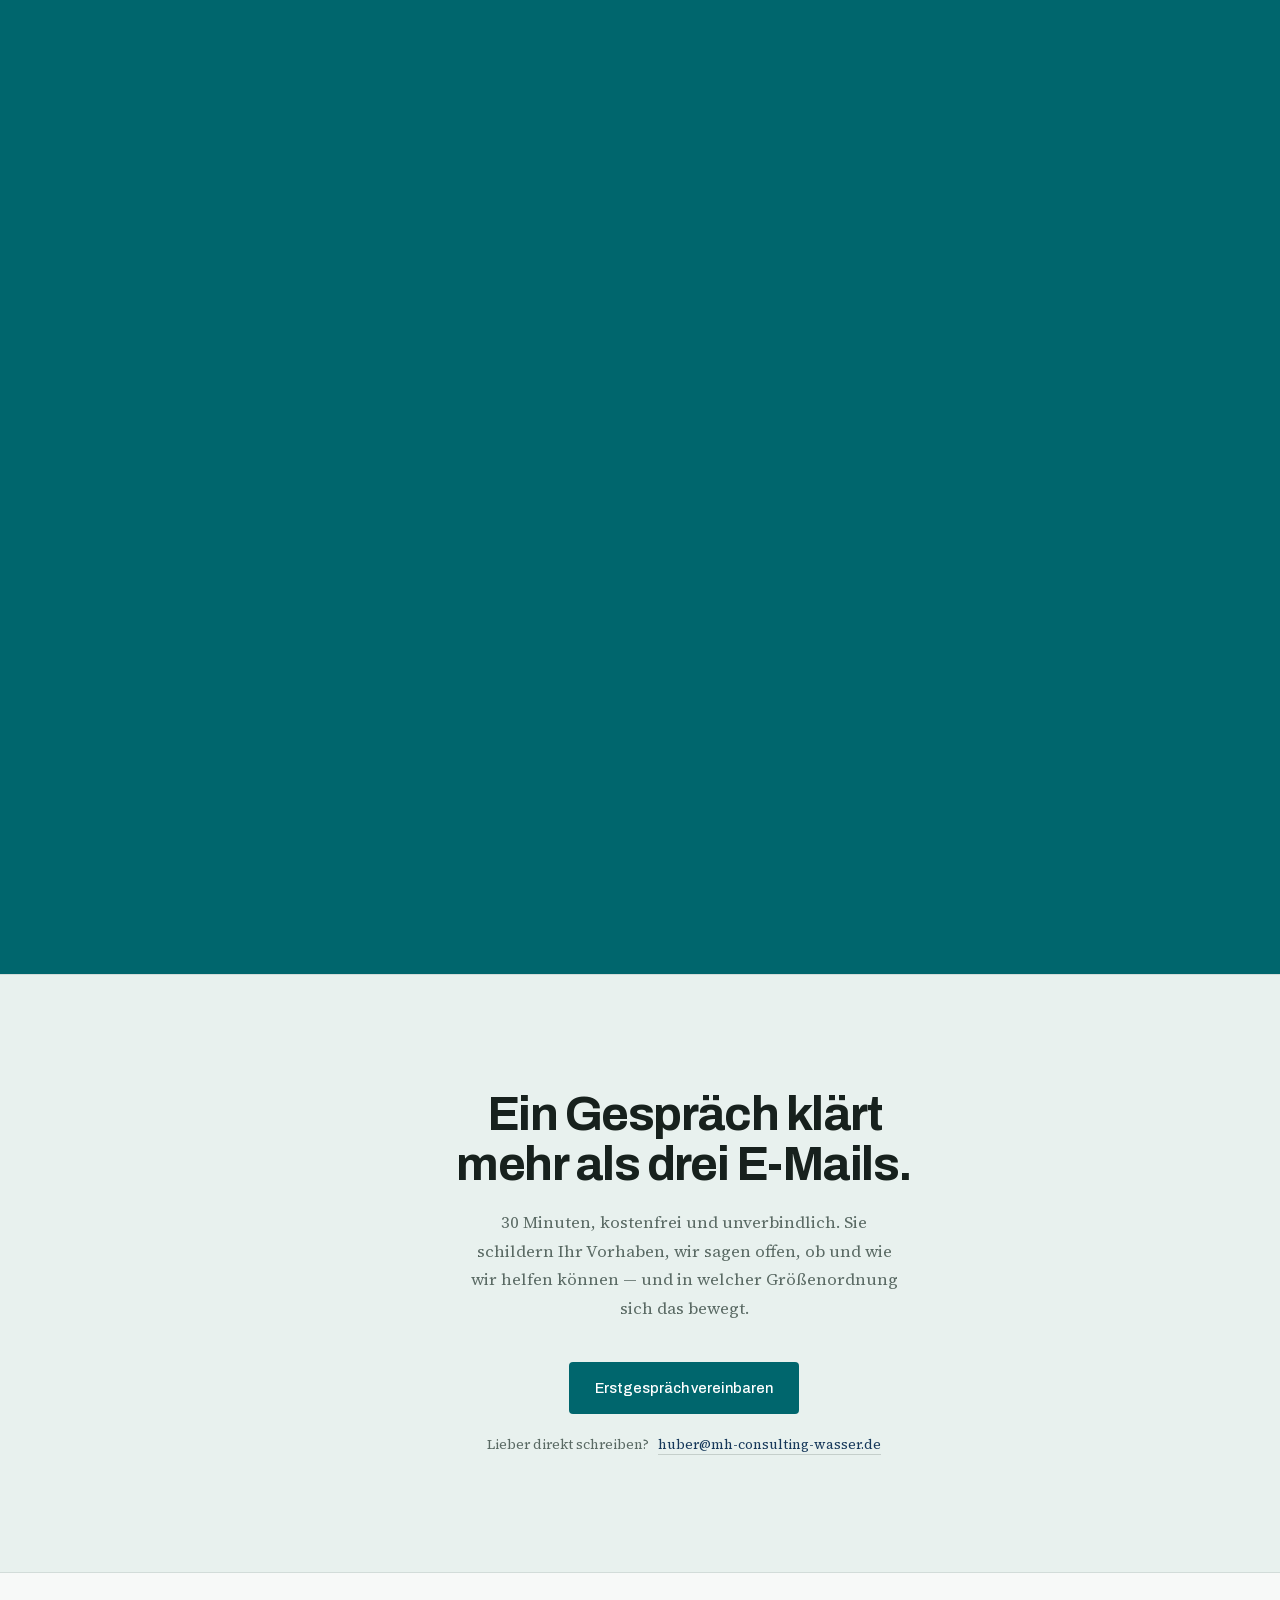
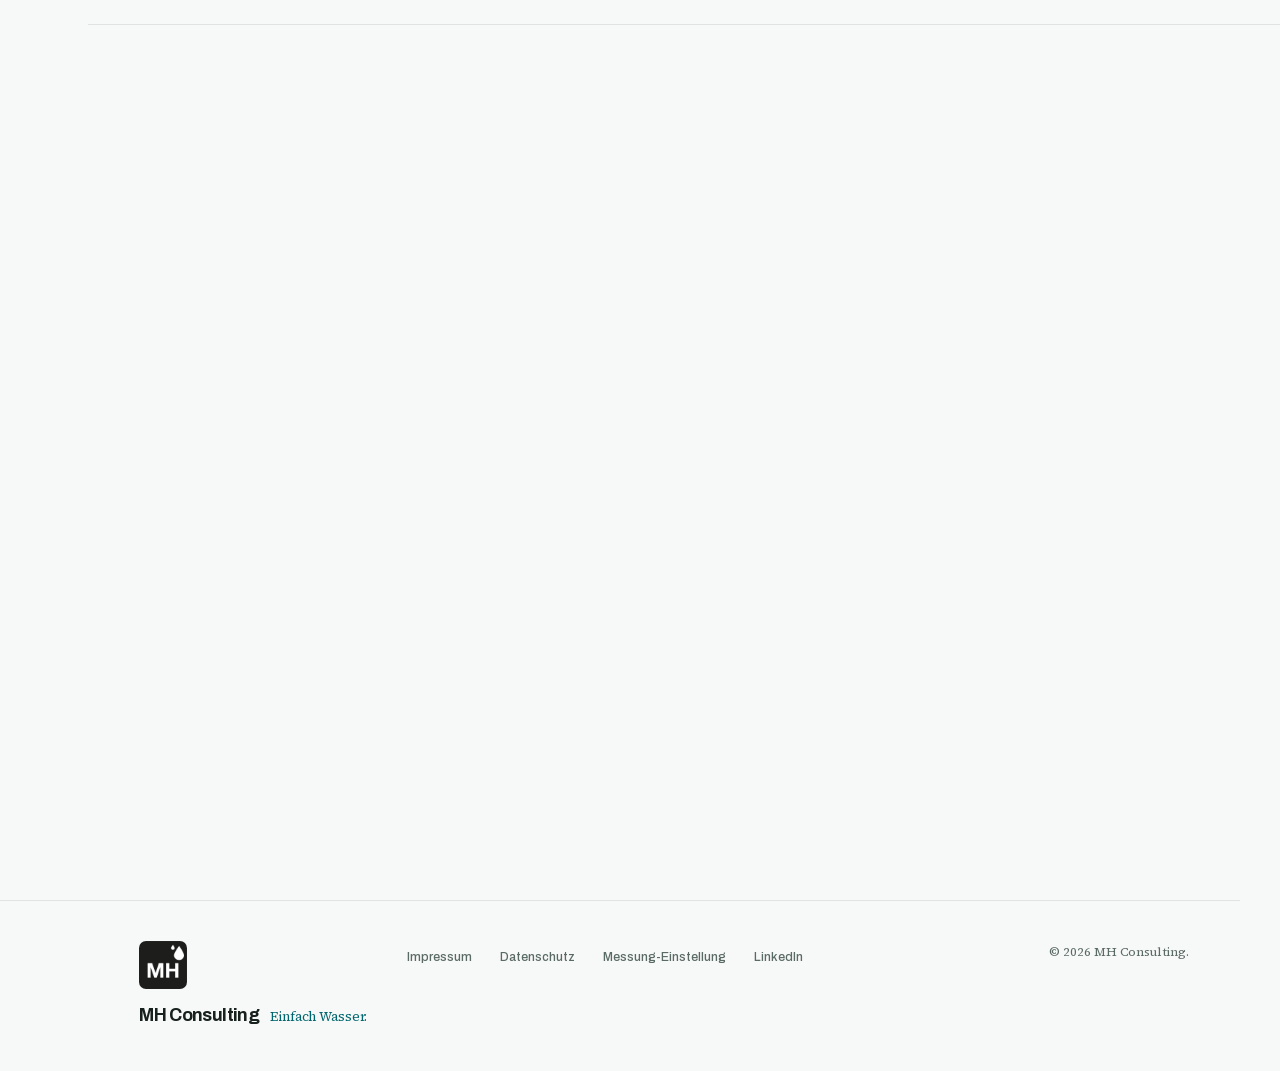
==== commit 48321613: "Fusszeile zeigt nur noch das Copyright Auf Wunsch: kein Zusatz, kein Verweis, nur die Jahreszahl und" ====
--- a/index.html
+++ b/index.html
@@ -726,7 +726,7 @@
     <a href="#" data-consent-reset data-i18n="cns.reset">Messung-Einstellung</a>
     <a href="https://www.linkedin.com/in/magdalenahuber/" rel="me noopener" target="_blank">LinkedIn</a>
   </nav>
-  <p class="foot__note" data-i18n="foot.note">© 2026 MH Consulting. Keine Tracker, keine Cookies, keine externen Dienste.</p>
+  <p class="foot__note" data-i18n="foot.note">© 2026 MH Consulting.</p>
 </footer>
 
 <dialog class="modal modal--write" id="write-modal" aria-labelledby="write-title">
--- a/assets/css/style.css
+++ b/assets/css/style.css
@@ -501,15 +501,11 @@
    4,5:1 aus WCAG AA. Wer hier später Lesbarkeit nachrüsten will, hat drei
    Hebel: dunklere Farbtoken, höhere Deckkraft, oder Schrift in --ink. */
 .venn--work .venn__c{ fill-opacity:.5; stroke:none; }
-/* Beschriftungen der Lappen in --ink, NICHT in Weiß. Gemessen auf den
-   Flächen bei 50 % Deckkraft:
-     Behörde       Weiß 1,76:1  gegen --ink 9,36:1
-     Betrieb       Weiß 2,42:1  gegen --ink 6,82:1
-     International Weiß 3,23:1  gegen --ink 5,11:1
-   Bei 60 px gilt die Schwelle für große Schrift (3:1) — zwei der drei
-   fielen mit Weiß durch. Die Mitte ist der umgekehrte Fall: Der dunkle
-   Chip trägt Weiß mit 11,75:1, --ink käme dort auf 1,41:1. */
-.venn--work .venn__labels text{ font-size:60px; fill:var(--ink); }
+/* Beschriftungen in Weiß — ausdrückliche Vorgabe der Auftraggeberin.
+   NICHT ohne Rücksprache auf --ink zurückstellen: Das ist zwar die
+   kontraststärkere Variante, aber eine Gestaltungsentscheidung, die
+   bereits getroffen wurde. Die gemessenen Werte stehen im Block oben. */
+.venn--work .venn__labels text{ font-size:60px; fill:var(--white); }
 .venn--work .venn__core text{ font-size:100px; fill:var(--white); letter-spacing:-.02em; }
 
 .venn__chip{
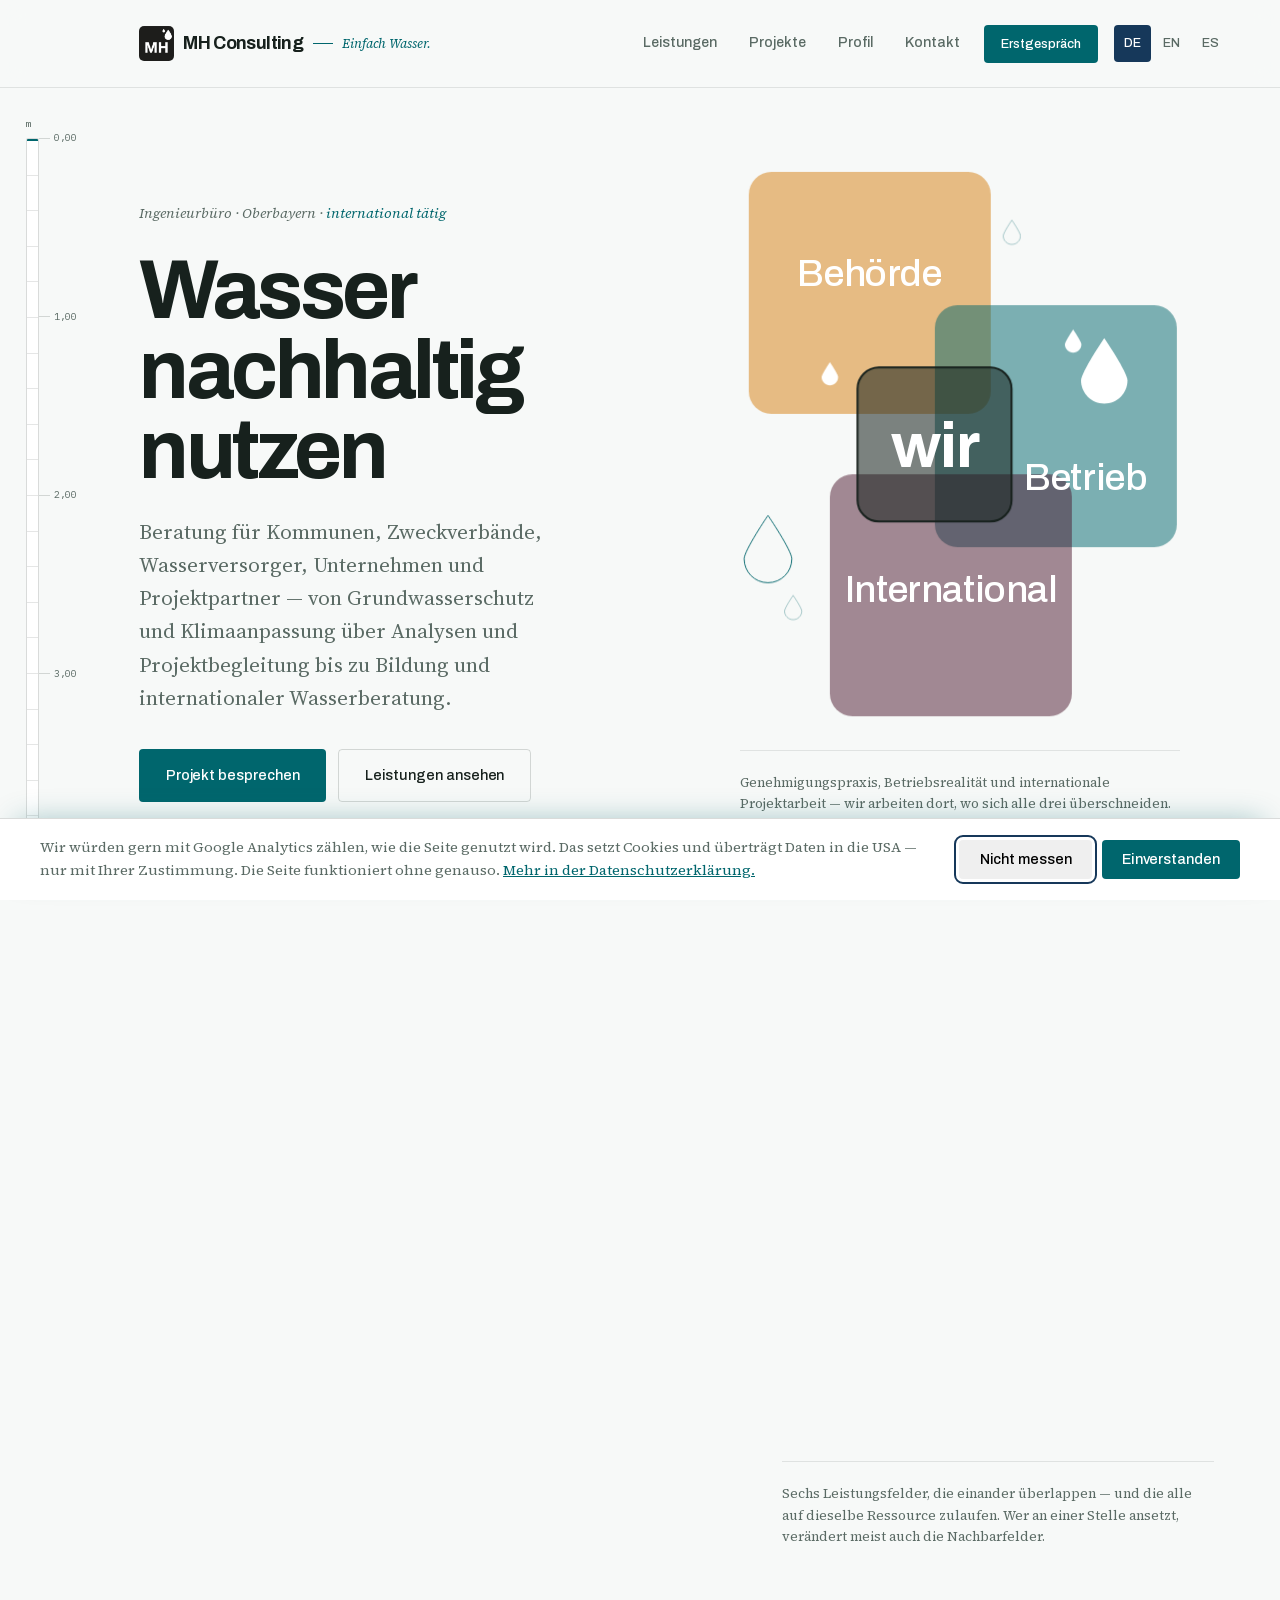
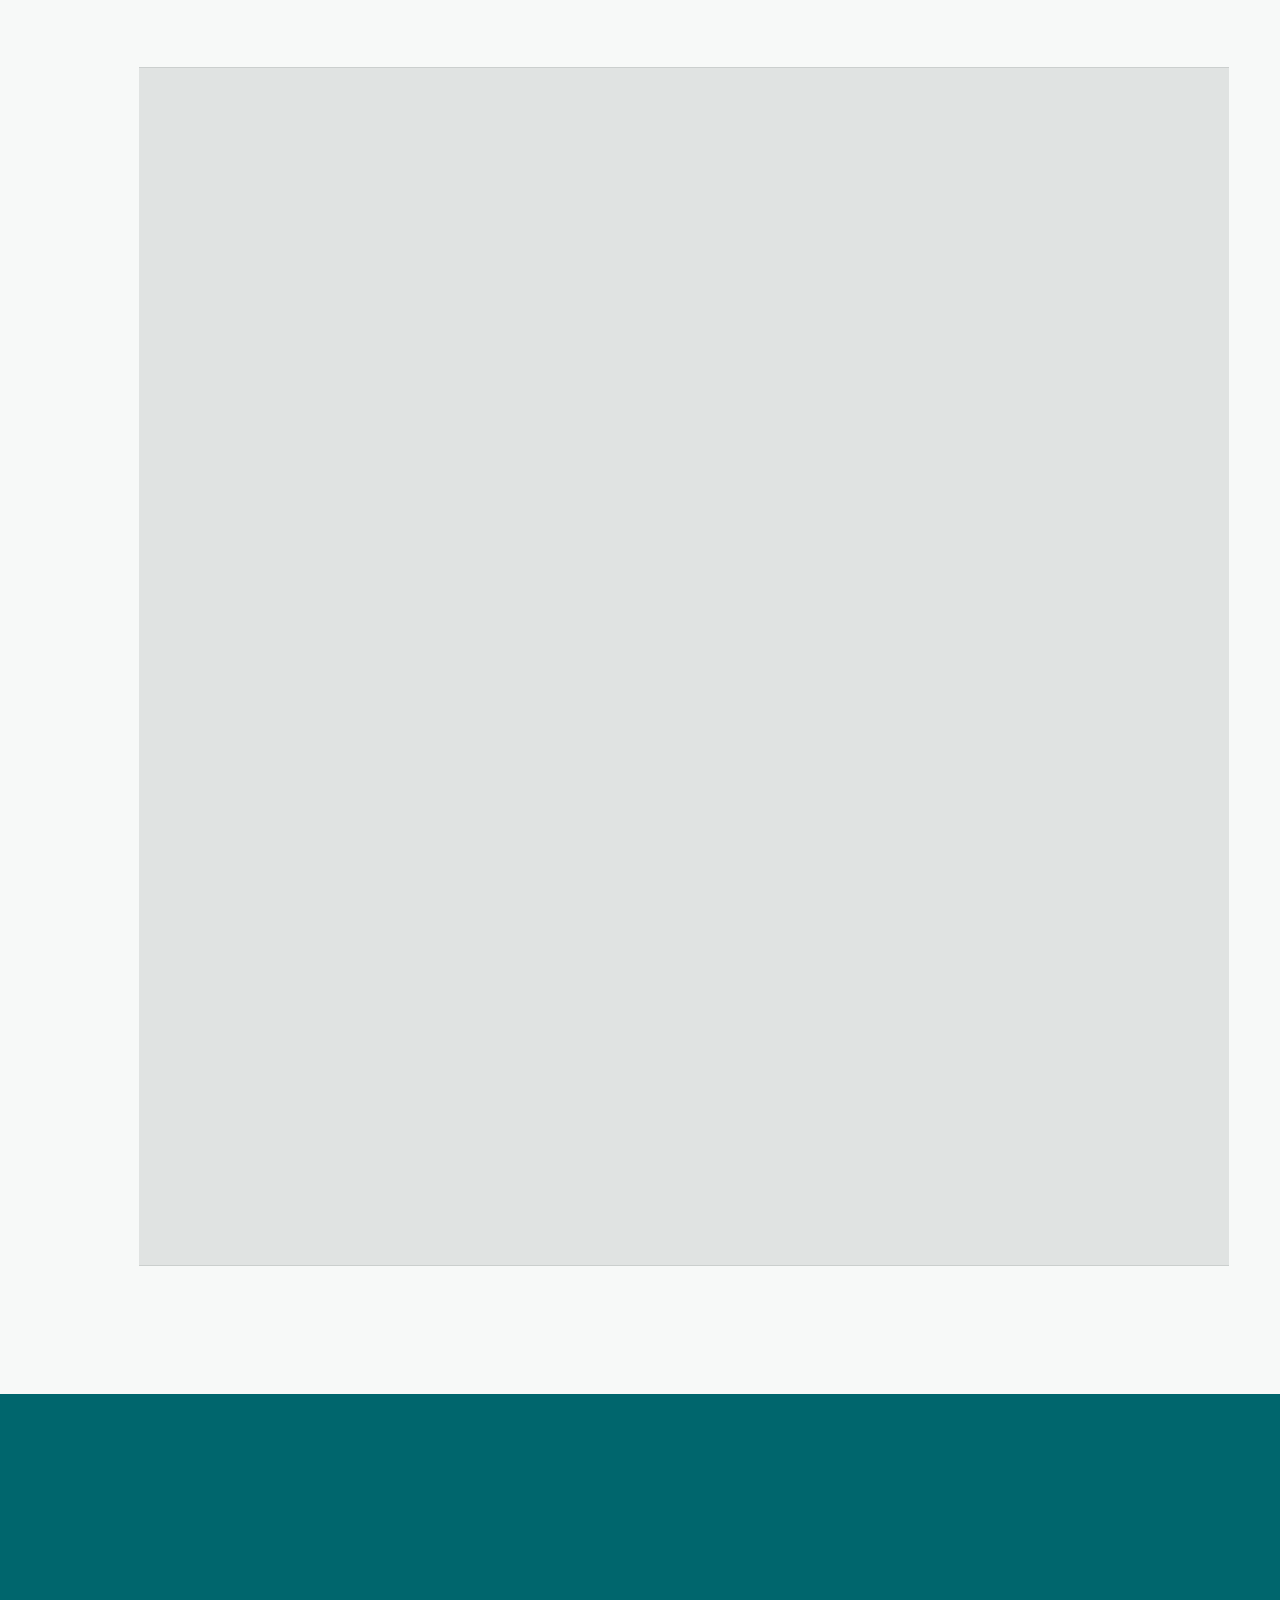
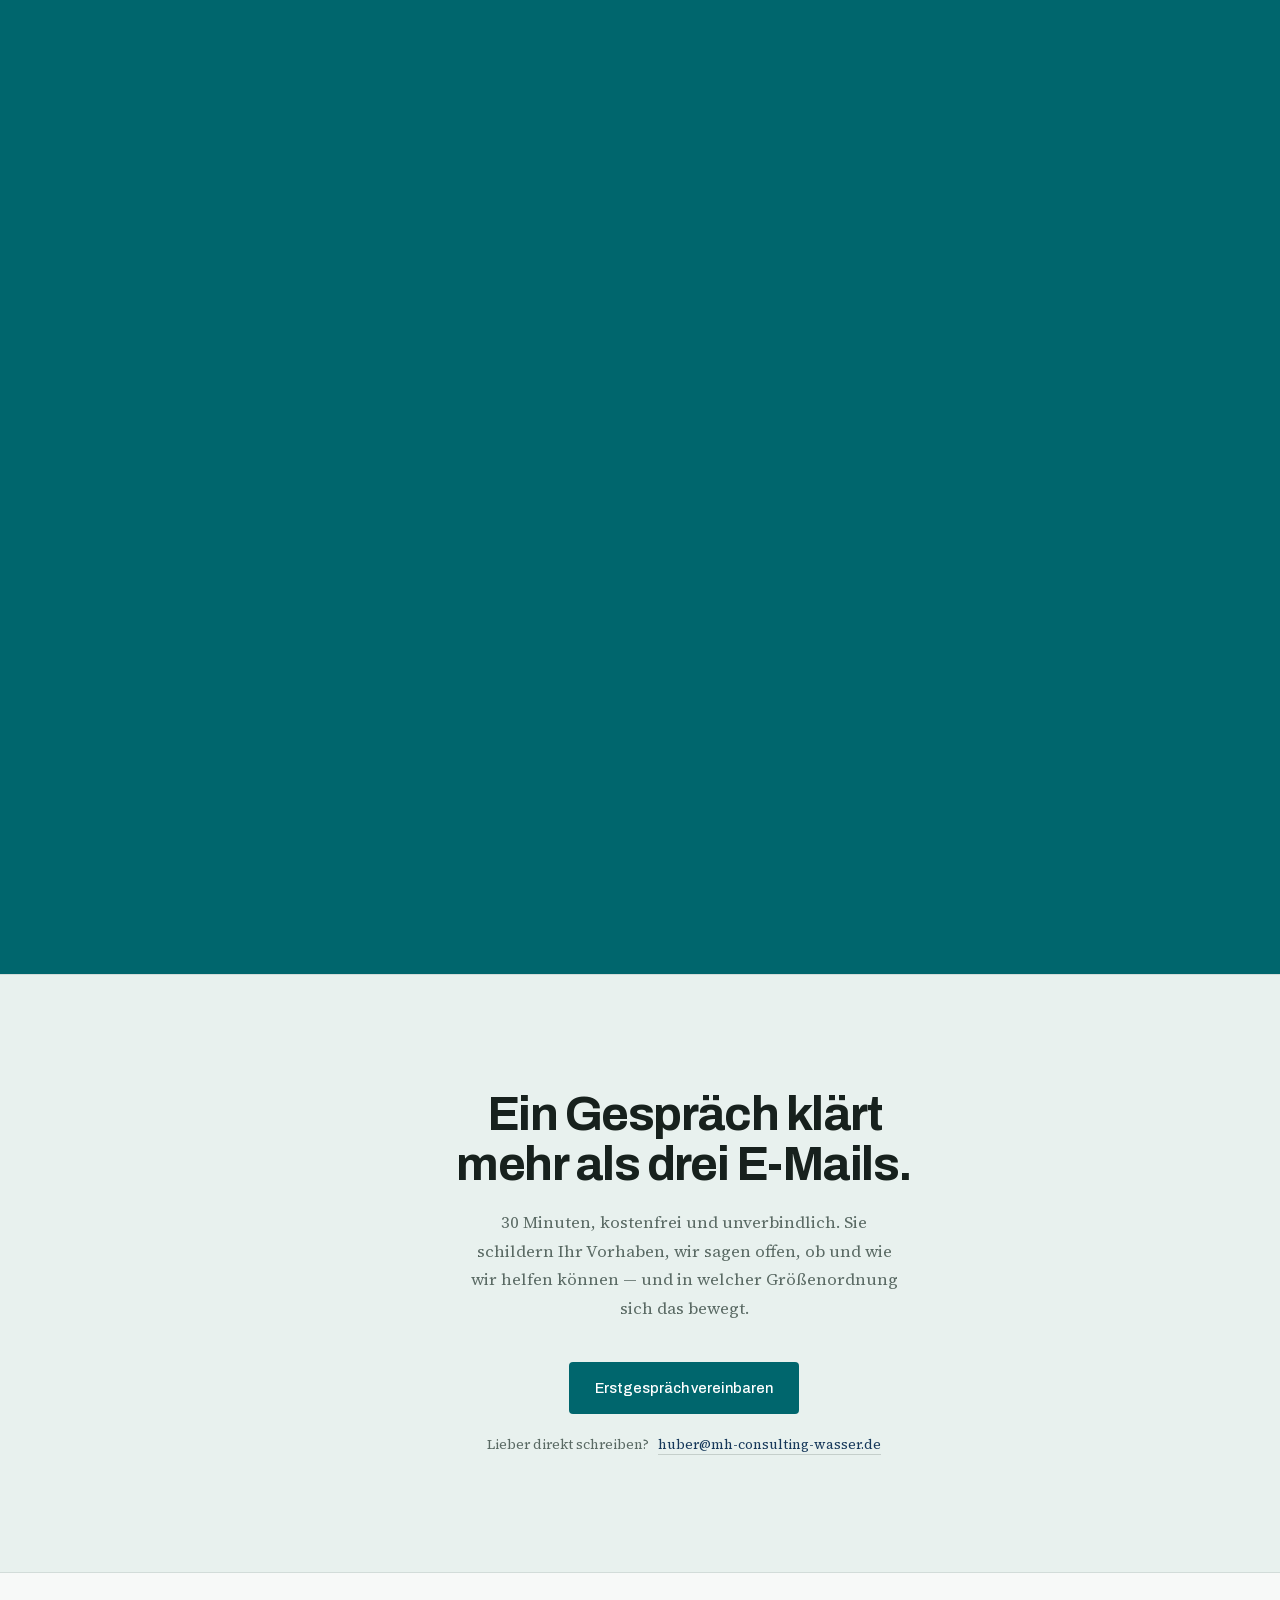
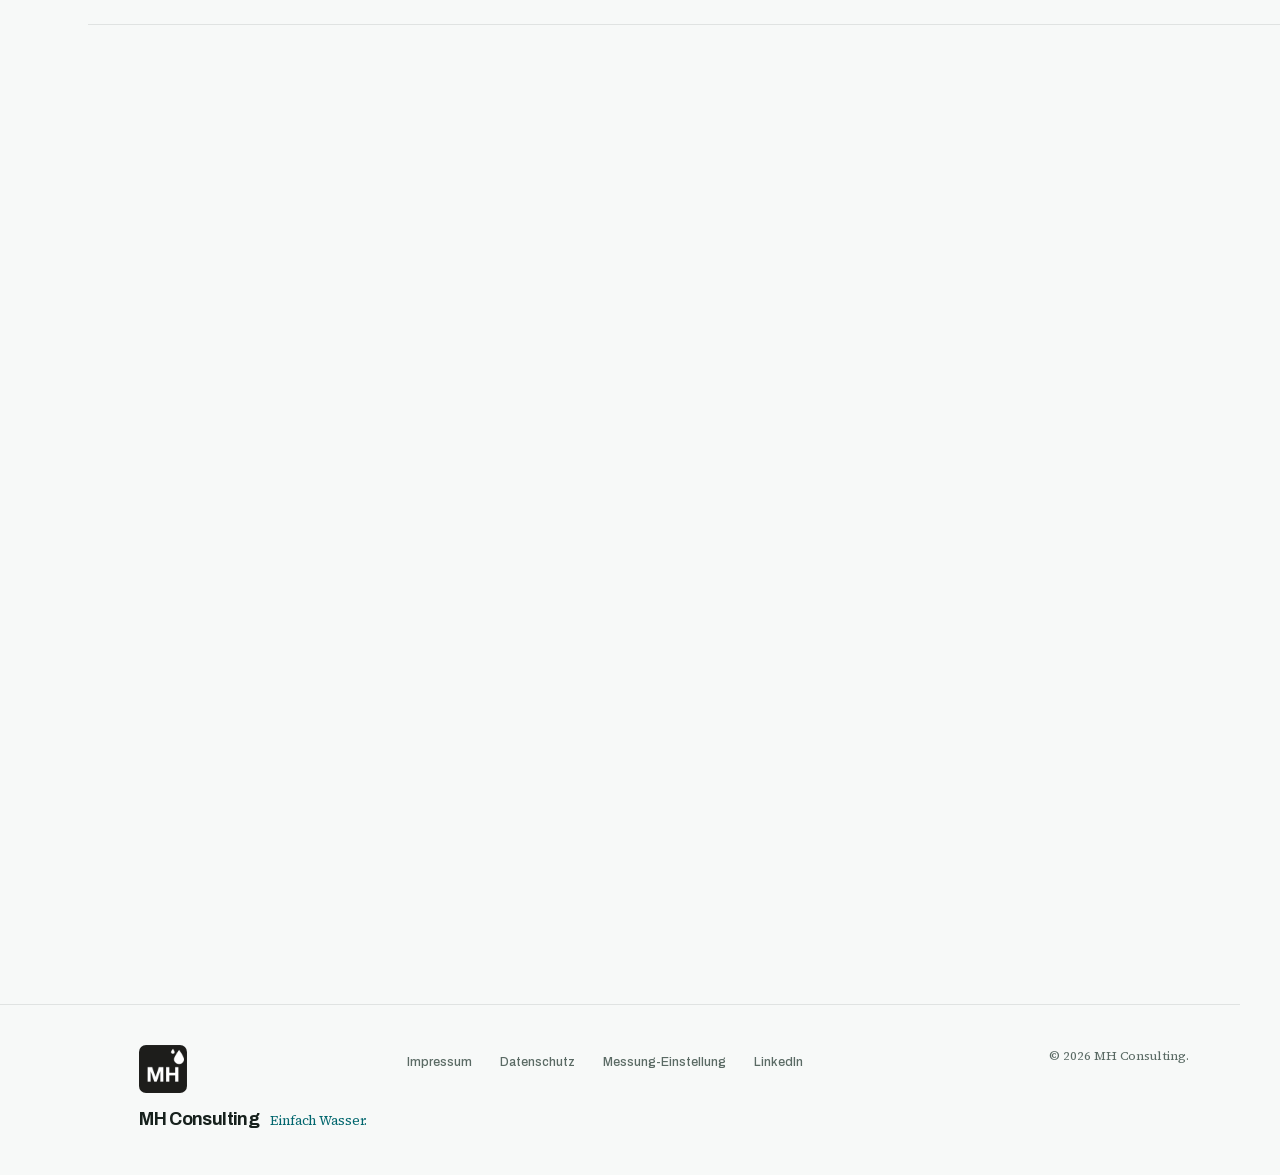
==== commit 9388afd2: "Formulare: Rueckweg waehlbar, E-Mail oder Telefon Ueber dem E-Mail-Feld steht jetzt die Wahl "Wie so" ====
--- a/index.html
+++ b/index.html
@@ -666,9 +666,32 @@
           <label for="f-org" data-i18n="frm.org">Organisation</label>
           <input id="f-org" name="org" type="text" autocomplete="organization">
         </div>
+        <div class="field field--wide choice" role="group" aria-labelledby="f-how-label">
+          <span class="choice__legend" id="f-how-label" data-i18n="frm.how">Wie sollen wir uns melden?</span>
+          <div class="choice__row">
+            <span class="choice__opt">
+              <input id="f-how-mail" name="contact" type="radio" value="mail" checked>
+              <label for="f-how-mail" data-i18n="frm.howMail">Per E-Mail</label>
+            </span>
+            <span class="choice__opt">
+              <input id="f-how-phone" name="contact" type="radio" value="phone">
+              <label for="f-how-phone" data-i18n="frm.howPhone">Per Telefon</label>
+            </span>
+          </div>
+        </div>
         <div class="field">
-          <label for="f-mail" data-i18n="frm.mail">E-Mail</label>
-          <input id="f-mail" name="email" type="email" autocomplete="email" required>
+          <span class="field__head">
+            <label for="f-mail" data-i18n="frm.mail">E-Mail</label>
+            <em class="field__tag" data-tag="email" data-i18n="frm.optional" hidden>optional</em>
+          </span>
+          <input id="f-mail" name="email" type="email" autocomplete="email" inputmode="email" required aria-required="true">
+        </div>
+        <div class="field">
+          <span class="field__head">
+            <label for="f-phone" data-i18n="frm.phone">Telefon</label>
+            <em class="field__tag" data-tag="phone" data-i18n="frm.optional">optional</em>
+          </span>
+          <input id="f-phone" name="phone" type="tel" autocomplete="tel" inputmode="tel" aria-required="false">
         </div>
         <div class="field">
           <label for="f-topic" data-i18n="frm.topic">Thema</label>
@@ -683,10 +706,10 @@
             <option value="sonstiges" data-i18n="frm.o7">Sonstiges</option>
           </select>
         </div>
-        <div class="field field--wide">
+        <div class="field">
           <label for="f-slot" data-i18n="frm.slot">Wann passt es Ihnen?</label>
           <select id="f-slot" name="slot">
-            <option value="" data-i18n="frm.s0" selected>Keine Präferenz — schlagen Sie etwas vor</option>
+            <option value="" data-i18n="frm.s0" selected>Keine Präferenz</option>
             <option value="vormittags" data-i18n="frm.s1">Vormittags (9–12 Uhr)</option>
             <option value="mittags" data-i18n="frm.s2">Mittags (12–14 Uhr)</option>
             <option value="nachmittags" data-i18n="frm.s3">Nachmittags (14–17 Uhr)</option>
@@ -755,9 +778,32 @@
         <label for="w-org" data-i18n="frm.org">Organisation</label>
         <input id="w-org" name="org" type="text" autocomplete="organization">
       </div>
+      <div class="field field--wide choice" role="group" aria-labelledby="w-how-label">
+        <span class="choice__legend" id="w-how-label" data-i18n="frm.how">Wie sollen wir uns melden?</span>
+        <div class="choice__row">
+          <span class="choice__opt">
+            <input id="w-how-mail" name="contact" type="radio" value="mail" checked>
+            <label for="w-how-mail" data-i18n="frm.howMail">Per E-Mail</label>
+          </span>
+          <span class="choice__opt">
+            <input id="w-how-phone" name="contact" type="radio" value="phone">
+            <label for="w-how-phone" data-i18n="frm.howPhone">Per Telefon</label>
+          </span>
+        </div>
+      </div>
       <div class="field">
-        <label for="w-mail" data-i18n="frm.mail">E-Mail</label>
-        <input id="w-mail" name="email" type="email" autocomplete="email" required>
+        <span class="field__head">
+          <label for="w-mail" data-i18n="frm.mail">E-Mail</label>
+          <em class="field__tag" data-tag="email" data-i18n="frm.optional" hidden>optional</em>
+        </span>
+        <input id="w-mail" name="email" type="email" autocomplete="email" inputmode="email" required aria-required="true">
+      </div>
+      <div class="field">
+        <span class="field__head">
+          <label for="w-phone" data-i18n="frm.phone">Telefon</label>
+          <em class="field__tag" data-tag="phone" data-i18n="frm.optional">optional</em>
+        </span>
+        <input id="w-phone" name="phone" type="tel" autocomplete="tel" inputmode="tel" aria-required="false">
       </div>
       <div class="field">
         <label for="w-topic" data-i18n="frm.topic">Thema</label>
@@ -772,10 +818,10 @@
           <option value="sonstiges" data-i18n="frm.o7">Sonstiges</option>
         </select>
       </div>
-        <div class="field field--wide">
+        <div class="field">
           <label for="w-slot" data-i18n="frm.slot">Wann passt es Ihnen?</label>
           <select id="w-slot" name="slot">
-            <option value="" data-i18n="frm.s0" selected>Keine Präferenz — schlagen Sie etwas vor</option>
+            <option value="" data-i18n="frm.s0" selected>Keine Präferenz</option>
             <option value="vormittags" data-i18n="frm.s1">Vormittags (9–12 Uhr)</option>
             <option value="mittags" data-i18n="frm.s2">Mittags (12–14 Uhr)</option>
             <option value="nachmittags" data-i18n="frm.s3">Nachmittags (14–17 Uhr)</option>
--- a/assets/css/style.css
+++ b/assets/css/style.css
@@ -792,6 +792,44 @@
   border-color:#B3341B; box-shadow:0 0 0 3px rgba(179,52,27,.16);
 }
 .field--wide .btn{ align-self:flex-start; }
+
+/* Kopfzeile eines Feldes: Beschriftung links, Hinweis „optional" rechts.
+   Der Hinweis steht am freiwilligen Feld, nicht am Pflichtfeld — die
+   Ausnahme zu kennzeichnen ist kürzer als die Regel. */
+.field__head{ display:flex; align-items:baseline; justify-content:space-between; gap:.5rem; }
+.field__tag{
+  font-family:var(--sans); font-style:normal;
+  font-size:.68rem; font-weight:500; letter-spacing:.02em;
+  color:var(--muted); opacity:.8; flex:none;
+}
+.field__tag[hidden]{ display:none; }
+
+/* Wahl des Rückwegs. Zwei Flächen statt zweier nackter Schalter: Der
+   ganze Kasten ist anklickbar, was auf dem Handy den Unterschied macht —
+   dieselbe Überlegung wie beim vergrößerten Kontrollkästchen unten. */
+.choice__legend{
+  font-family:var(--serif); font-style:italic;
+  font-size:var(--t-sm); color:var(--muted); letter-spacing:0;
+}
+.choice__row{ display:flex; flex-wrap:wrap; gap:.6rem; }
+.choice__opt{
+  flex:1 1 11rem; display:flex; align-items:center; gap:.65rem;
+  background:var(--white);
+  border:1px solid var(--line-firm); border-radius:var(--r-sm);
+  padding:.7rem .9rem; cursor:pointer;
+  transition:border-color .2s var(--ease), background-color .2s var(--ease);
+}
+.choice__opt input{ width:1.25rem; height:1.25rem; flex:none; margin:0; accent-color:var(--brand-deep); }
+.choice .choice__opt label{
+  font-family:var(--sans); font-style:normal;
+  font-size:.94rem; font-weight:400; color:var(--ink);
+  letter-spacing:0; cursor:pointer; flex:1;
+}
+.choice__opt:has(input:checked){
+  border-color:var(--brand);
+  background:color-mix(in srgb, var(--brand) 6%, var(--white));
+}
+.choice__opt:has(input:focus-visible){ box-shadow:var(--ring); border-color:var(--brand); }
 
 .check{ flex-direction:row; align-items:flex-start; gap:.75rem; }
 /* 1,5rem statt 1,1rem: Ein Kontrollkästchen, das man auf dem Handy
